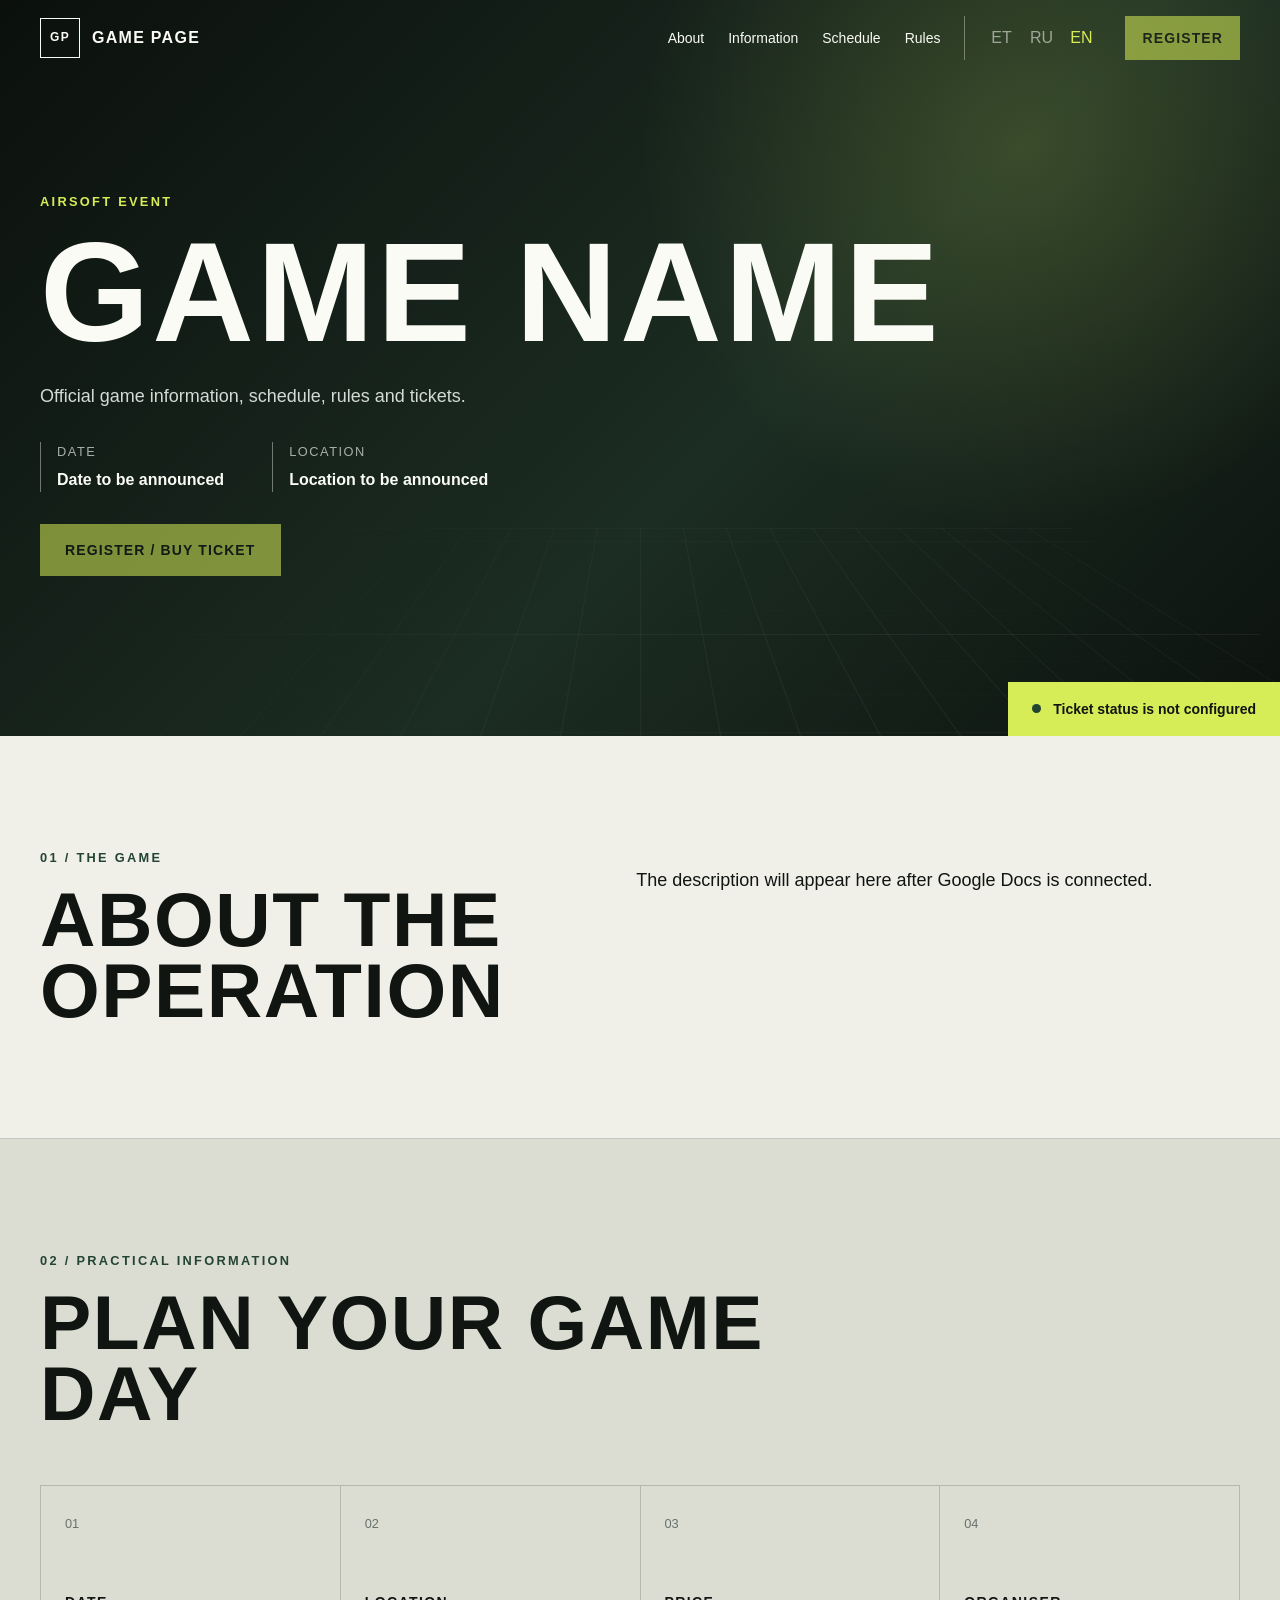
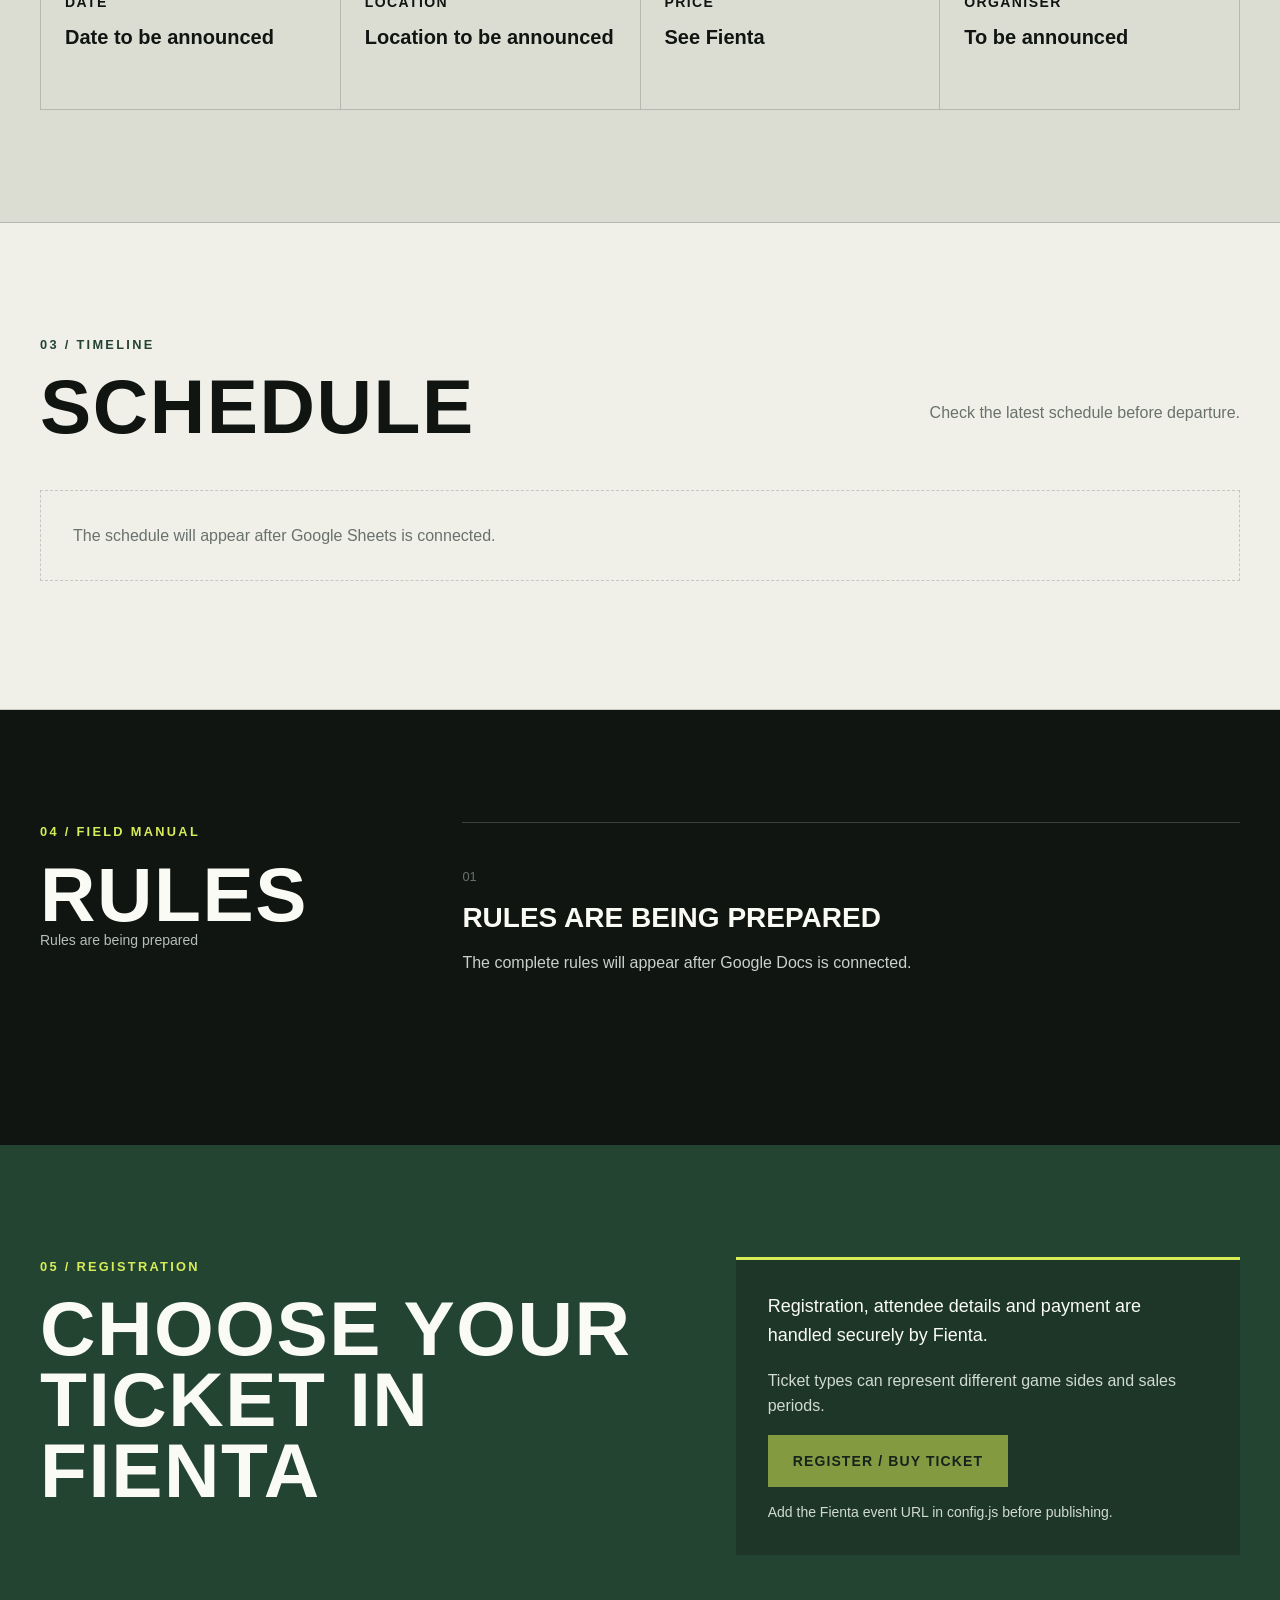
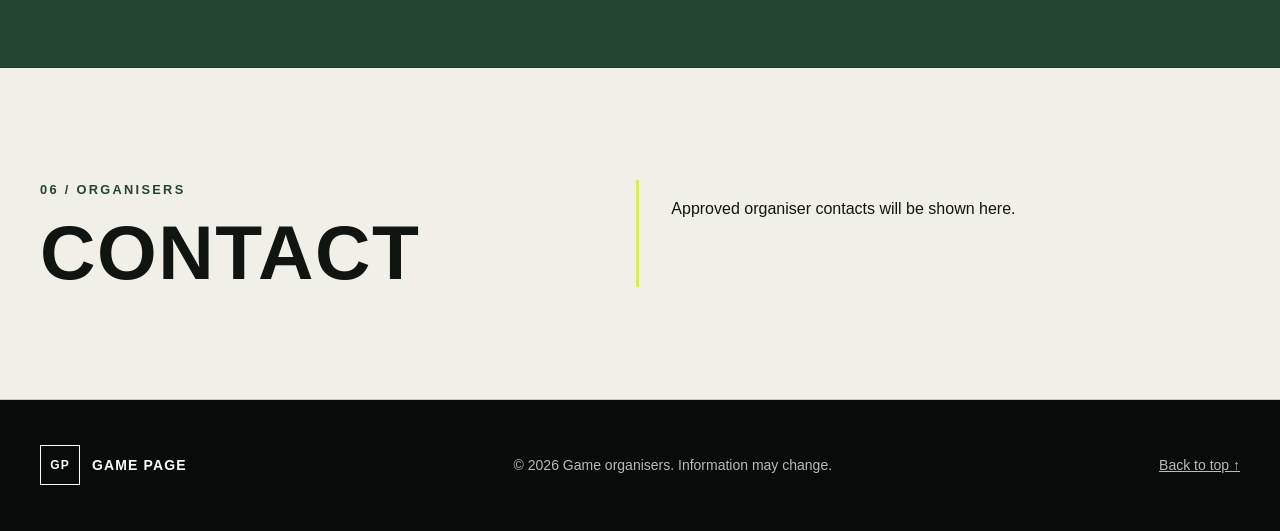
==== GamePage2/index.html @ 8aa591f7 "Add files via upload" ====
<!doctype html>
<html lang="et">
  <head>
    <meta charset="utf-8">
    <meta name="viewport" content="width=device-width, initial-scale=1">
    <meta name="description" content="Airsoft game information, rules, schedule and Fienta ticket registration.">
    <meta property="og:title" content="Game Page">
    <meta property="og:description" content="Official information and registration for the game.">
    <meta property="og:type" content="website">
    <title>Game Page</title>
    <link rel="stylesheet" href="assets/css/main.css">
    <script type="module" src="assets/js/app.js"></script>
  </head>
  <body>
    <a class="skip-link" href="#main">Skip to content</a>

    <header class="site-header" data-header>
      <a class="brand" href="#top" aria-label="Game Page home">
        <span class="brand-mark" aria-hidden="true">GP</span>
        <span data-i18n="brand">Game Page</span>
      </a>

      <button class="menu-toggle" type="button" aria-expanded="false" aria-controls="main-navigation" data-menu-toggle>
        <span aria-hidden="true"></span>
        <span aria-hidden="true"></span>
        <span aria-hidden="true"></span>
        <span class="sr-only" data-i18n="menu">Menu</span>
      </button>

      <nav id="main-navigation" class="navigation" aria-label="Main navigation" data-navigation>
        <a href="#about" data-i18n="navAbout">About</a>
        <a href="#information" data-i18n="navInformation">Information</a>
        <a href="#schedule" data-i18n="navSchedule">Schedule</a>
        <a href="#rules" data-i18n="navRules">Rules</a>
        <div class="language-switcher" aria-label="Language">
          <button type="button" data-language="et">ET</button>
          <button type="button" data-language="ru">RU</button>
          <button type="button" data-language="en">EN</button>
        </div>
        <a class="button button-small fienta-link" href="https://fienta.com/" data-fienta-link data-i18n="register">Register</a>
      </nav>
    </header>

    <main id="main">
      <section class="hero" id="top">
        <div class="hero-grid" aria-hidden="true"></div>
        <div class="shell hero-content">
          <p class="eyebrow" data-i18n="eventType">Airsoft event</p>
          <h1 data-game="name">GAME NAME</h1>
          <p class="hero-summary" data-i18n="heroSummary">Official game information, schedule, rules and tickets.</p>
          <dl class="hero-facts">
            <div>
              <dt data-i18n="dateLabel">Date</dt>
              <dd data-game="date">To be announced</dd>
            </div>
            <div>
              <dt data-i18n="locationLabel">Location</dt>
              <dd data-game="location">To be announced</dd>
            </div>
          </dl>
          <a class="button fienta-link" href="https://fienta.com/" data-fienta-link data-i18n="buyTicket">Register / buy ticket</a>
        </div>
        <div class="hero-status">
          <span class="status-dot" aria-hidden="true"></span>
          <span data-ticket-status data-i18n="ticketStatusUnknown">Ticket status is not configured</span>
        </div>
      </section>

      <section class="section" id="about">
        <div class="shell split-layout">
          <div>
            <p class="section-index">01 / <span data-i18n="aboutLabel">The game</span></p>
            <h2 data-i18n="aboutTitle">About the operation</h2>
          </div>
          <div class="prose" data-remote-content="description" aria-live="polite">
            <p data-i18n="descriptionFallback">The description will appear here after Google Docs is connected.</p>
          </div>
        </div>
      </section>

      <section class="section information-section" id="information">
        <div class="shell">
          <p class="section-index">02 / <span data-i18n="informationLabel">Practical information</span></p>
          <h2 data-i18n="informationTitle">Plan your game day</h2>
          <div class="information-grid">
            <article><span>01</span><h3 data-i18n="dateLabel">Date</h3><p data-game="date">To be announced</p></article>
            <article><span>02</span><h3 data-i18n="locationLabel">Location</h3><p data-game="location">To be announced</p></article>
            <article><span>03</span><h3 data-i18n="priceLabel">Price</h3><p data-game="price">See Fienta</p></article>
            <article><span>04</span><h3 data-i18n="organiserLabel">Organiser</h3><p data-game="organiser">To be announced</p></article>
          </div>
        </div>
      </section>

      <section class="section" id="schedule">
        <div class="shell">
          <div class="section-heading">
            <div><p class="section-index">03 / <span data-i18n="scheduleLabel">Timeline</span></p><h2 data-i18n="scheduleTitle">Schedule</h2></div>
            <p data-i18n="scheduleNote">Check the latest schedule before departure.</p>
          </div>
          <div class="schedule" data-schedule aria-live="polite"></div>
        </div>
      </section>

      <section class="section rules-section" id="rules">
        <div class="shell rules-layout">
          <aside>
            <p class="section-index">04 / <span data-i18n="rulesLabel">Field manual</span></p>
            <h2 data-i18n="rulesTitle">Rules</h2>
            <nav class="rules-toc" data-rules-toc aria-label="Rules contents"></nav>
          </aside>
          <div class="rules-content" data-remote-content="rules" aria-live="polite">
            <article id="rules-placeholder"><span>01</span><h3 data-i18n="rulesFallbackTitle">Rules are being prepared</h3><p data-i18n="rulesFallback">The complete rules will appear here after Google Docs is connected.</p></article>
          </div>
        </div>
      </section>

      <section class="section registration-section" id="registration">
        <div class="shell registration-layout">
          <div><p class="section-index">05 / <span data-i18n="registrationLabel">Registration</span></p><h2 data-i18n="registrationTitle">Choose your ticket in Fienta</h2></div>
          <div class="registration-card">
            <p data-i18n="registrationText">Registration, attendee details and payment are handled securely by Fienta.</p>
            <p class="registration-note" data-i18n="registrationNote">Ticket types can represent different game sides and sales periods.</p>
            <a class="button fienta-link" href="https://fienta.com/" data-fienta-link data-i18n="buyTicket">Register / buy ticket</a>
            <p class="configuration-warning" data-fienta-warning data-i18n="fientaNotConfigured">Add the real Fienta event URL in config.js before publishing.</p>
            <noscript><p>JavaScript is disabled. Open the event directly on Fienta after the organiser configures the event link.</p></noscript>
          </div>
        </div>
      </section>

      <section class="section" id="contacts">
        <div class="shell split-layout">
          <div><p class="section-index">06 / <span data-i18n="contactsLabel">Organisers</span></p><h2 data-i18n="contactsTitle">Contact</h2></div>
          <div class="contact-card"><p data-i18n="contactsFallback">Approved organiser contacts will be shown here.</p><a data-contact-email hidden></a></div>
        </div>
      </section>
    </main>

    <footer class="site-footer">
      <div class="shell footer-layout">
        <a class="brand" href="#top"><span class="brand-mark" aria-hidden="true">GP</span><span data-i18n="brand">Game Page</span></a>
        <p>© <span data-year></span> <span data-i18n="footerText">Game organisers. Information may change.</span></p>
        <a href="#top" data-i18n="backToTop">Back to top ↑</a>
      </div>
    </footer>
  </body>
</html>
---- GamePage2/assets/css/main.css ----
:root {
  --ink: #101512;
  --ink-soft: #1a211d;
  --paper: #f0f0e9;
  --paper-dark: #dbddd3;
  --forest: #244432;
  --signal: #d7ed57;
  --muted: #69716c;
  --white: #fafbf5;
  --line: rgba(16, 21, 18, 0.18);
  --content-width: 75rem;
}

* {
  box-sizing: border-box;
}

html {
  scroll-behavior: smooth;
}

body {
  margin: 0;
  background: var(--paper);
  color: var(--ink);
  font-family: Inter, Arial, Helvetica, sans-serif;
  font-size: 1rem;
  line-height: 1.6;
}

body.menu-open {
  overflow: hidden;
}

a {
  color: inherit;
}

button {
  font: inherit;
}

.shell {
  width: min(calc(100% - 2.5rem), var(--content-width));
  margin-inline: auto;
}

.sr-only {
  position: absolute;
  width: 1px;
  height: 1px;
  padding: 0;
  margin: -1px;
  overflow: hidden;
  clip: rect(0, 0, 0, 0);
  white-space: nowrap;
  border: 0;
}

.skip-link {
  position: fixed;
  top: 0.5rem;
  left: 0.5rem;
  z-index: 100;
  padding: 0.75rem 1rem;
  background: var(--signal);
  color: var(--ink);
  transform: translateY(-150%);
}

.skip-link:focus {
  transform: none;
}

:focus-visible {
  outline: 3px solid var(--signal);
  outline-offset: 3px;
}

.site-header {
  position: fixed;
  inset: 0 0 auto;
  z-index: 50;
  min-height: 4.75rem;
  display: flex;
  align-items: center;
  justify-content: space-between;
  padding-inline: max(1.25rem, calc((100vw - var(--content-width)) / 2));
  color: var(--white);
  transition: background 180ms ease;
}

.site-header.scrolled {
  background: rgba(16, 21, 18, 0.95);
  backdrop-filter: blur(0.75rem);
}

.brand {
  display: inline-flex;
  align-items: center;
  gap: 0.75rem;
  color: inherit;
  font-weight: 800;
  letter-spacing: 0.08em;
  text-decoration: none;
  text-transform: uppercase;
}

.brand-mark {
  width: 2.5rem;
  height: 2.5rem;
  display: grid;
  place-items: center;
  border: 1px solid currentColor;
  font-size: 0.75rem;
}

.navigation {
  display: flex;
  align-items: center;
  gap: 1.5rem;
}

.navigation > a:not(.button) {
  font-size: 0.875rem;
  text-decoration: none;
}

.language-switcher {
  display: flex;
  padding-left: 1rem;
  border-left: 1px solid rgba(255, 255, 255, 0.35);
}

.language-switcher button {
  min-width: 2.5rem;
  min-height: 2.75rem;
  border: 0;
  background: transparent;
  color: inherit;
  cursor: pointer;
  opacity: 0.55;
}

.language-switcher button.active {
  color: var(--signal);
  opacity: 1;
}

.menu-toggle {
  display: none;
  padding: 0.625rem;
  border: 0;
  background: transparent;
  color: var(--white);
}

.menu-toggle span:not(.sr-only) {
  width: 1.5rem;
  height: 2px;
  display: block;
  margin: 0.3rem 0;
  background: currentColor;
}

.button {
  min-height: 3.25rem;
  display: inline-flex;
  align-items: center;
  justify-content: center;
  padding: 0.75rem 1.5rem;
  border: 1px solid var(--signal);
  background: var(--signal);
  color: var(--ink);
  cursor: pointer;
  font-size: 0.875rem;
  font-weight: 800;
  letter-spacing: 0.08em;
  text-align: center;
  text-decoration: none;
  text-transform: uppercase;
}

.button:hover {
  background: #e4f67b;
}

.button-small {
  min-height: 2.75rem;
  padding: 0.5rem 1rem;
}

.button[aria-disabled="true"] {
  cursor: not-allowed;
  opacity: 0.55;
}

.hero {
  position: relative;
  min-height: 46rem;
  display: flex;
  align-items: center;
  overflow: hidden;
  background:
    radial-gradient(circle at 80% 20%, rgba(215, 237, 87, 0.16), transparent 24rem),
    linear-gradient(135deg, #0b100d 0%, #1c2d23 58%, #0c120e 100%);
  color: var(--white);
}

.hero-grid {
  position: absolute;
  inset: 0;
  background-image:
    linear-gradient(rgba(255, 255, 255, 0.055) 1px, transparent 1px),
    linear-gradient(90deg, rgba(255, 255, 255, 0.055) 1px, transparent 1px);
  background-size: 4rem 4rem;
  mask-image: linear-gradient(90deg, transparent 5%, black 70%);
  transform: perspective(45rem) rotateX(58deg) translateY(12rem) scale(1.25);
  transform-origin: center bottom;
}

.hero-content {
  position: relative;
  padding-block: 8rem 6rem;
}

.eyebrow,
.section-index {
  margin: 0 0 1rem;
  color: var(--forest);
  font-size: 0.8rem;
  font-weight: 800;
  letter-spacing: 0.18em;
  text-transform: uppercase;
}

.eyebrow {
  color: var(--signal);
}

h1,
h2 {
  margin: 0;
  font-family: Impact, "Arial Narrow", sans-serif;
  font-weight: 700;
  letter-spacing: 0.02em;
  line-height: 0.92;
  text-transform: uppercase;
}

h1 {
  max-width: 58rem;
  font-size: clamp(4rem, 11vw, 9rem);
}

h2 {
  max-width: 47rem;
  font-size: clamp(2.75rem, 6vw, 5rem);
}

.hero-summary {
  max-width: 36rem;
  margin-block: 1.5rem 2rem;
  color: #d4dbd6;
  font-size: 1.125rem;
}

.hero-facts {
  display: flex;
  gap: 3rem;
  margin-block: 2rem;
}

.hero-facts div {
  padding-left: 1rem;
  border-left: 1px solid rgba(255, 255, 255, 0.4);
}

.hero-facts dt {
  color: #a7b0aa;
  font-size: 0.8rem;
  letter-spacing: 0.12em;
  text-transform: uppercase;
}

.hero-facts dd {
  margin: 0.25rem 0 0;
  font-weight: 700;
}

.hero-status {
  position: absolute;
  right: 0;
  bottom: 0;
  display: flex;
  align-items: center;
  gap: 0.75rem;
  padding: 1rem 1.5rem;
  background: var(--signal);
  color: var(--ink);
  font-size: 0.875rem;
  font-weight: 700;
}

.status-dot {
  width: 0.55rem;
  height: 0.55rem;
  border-radius: 50%;
  background: var(--forest);
}

.section {
  padding-block: 7rem;
  border-bottom: 1px solid var(--line);
}

.split-layout {
  display: grid;
  grid-template-columns: minmax(0, 0.9fr) minmax(0, 1.1fr);
  gap: 8vw;
}

.prose {
  font-size: 1.125rem;
}

.information-section {
  background: var(--paper-dark);
}

.information-grid {
  display: grid;
  grid-template-columns: repeat(4, minmax(0, 1fr));
  margin-top: 3.5rem;
  border-top: 1px solid var(--line);
  border-left: 1px solid var(--line);
}

.information-grid article {
  min-height: 14rem;
  padding: 1.5rem;
  border-right: 1px solid var(--line);
  border-bottom: 1px solid var(--line);
}

.information-grid article > span,
.rules-content article > span {
  color: var(--muted);
  font-size: 0.8rem;
}

.information-grid h3 {
  margin: 3.5rem 0 0.5rem;
  font-size: 0.875rem;
  letter-spacing: 0.1em;
  text-transform: uppercase;
}

.information-grid p {
  margin: 0;
  font-size: 1.25rem;
  font-weight: 700;
}

.section-heading {
  display: flex;
  align-items: end;
  justify-content: space-between;
  gap: 2rem;
}

.section-heading > p {
  max-width: 20rem;
  color: var(--muted);
}

.schedule {
  margin-top: 3rem;
}

.schedule-row {
  display: grid;
  grid-template-columns: 10rem 9rem minmax(0, 1fr);
  align-items: center;
  padding-block: 1.5rem;
  border-top: 1px solid var(--line);
}

.schedule-row:last-child {
  border-bottom: 1px solid var(--line);
}

.schedule-date,
.schedule-time {
  font-weight: 800;
}

.schedule-title {
  font-size: 1.125rem;
}

.empty-state,
.error-state {
  padding: 2rem;
  border: 1px dashed var(--line);
  color: var(--muted);
}

.rules-section {
  background: var(--ink);
  color: var(--white);
}

.rules-section .section-index {
  color: var(--signal);
}

.rules-layout {
  display: grid;
  grid-template-columns: 20rem minmax(0, 1fr);
  gap: 8vw;
}

.rules-layout aside {
  position: sticky;
  top: 7rem;
  align-self: start;
}

.rules-toc {
  display: grid;
  gap: 0.625rem;
}

.rules-toc a {
  color: #b6beb8;
  font-size: 0.875rem;
  text-decoration: none;
}

.rules-content article,
.rules-content > section {
  padding-block: 2.5rem;
  border-top: 1px solid rgba(255, 255, 255, 0.18);
}

.rules-content h2,
.rules-content h3 {
  margin: 0.75rem 0;
  font-family: inherit;
  font-size: 1.75rem;
  line-height: 1.2;
  text-transform: uppercase;
}

.rules-content p,
.rules-content li {
  color: #cad0cb;
}

.registration-section {
  background: var(--forest);
  color: var(--white);
}

.registration-section .section-index {
  color: var(--signal);
}

.registration-layout {
  display: grid;
  grid-template-columns: minmax(0, 1fr) minmax(20rem, 0.85fr);
  gap: 8vw;
}

.registration-card {
  padding: 2rem;
  background: rgba(0, 0, 0, 0.2);
  border-top: 3px solid var(--signal);
}

.registration-card > :first-child {
  margin-top: 0;
  font-size: 1.125rem;
}

.registration-note,
.configuration-warning {
  color: #d1dad3;
}

.configuration-warning {
  margin-bottom: 0;
  font-size: 0.875rem;
}

.contact-card {
  padding-left: 2rem;
  border-left: 3px solid var(--signal);
}

.site-footer {
  padding-block: 2.5rem;
  background: #080b09;
  color: #b6bdb8;
}

.footer-layout {
  display: flex;
  align-items: center;
  justify-content: space-between;
  gap: 2rem;
}

.site-footer p,
.site-footer a {
  font-size: 0.875rem;
}

.site-footer .brand {
  color: var(--white);
}

@media (max-width: 56.25rem) {
  .site-header {
    min-height: 4.125rem;
  }

  .menu-toggle {
    display: block;
  }

  .navigation {
    position: fixed;
    inset: 4.125rem 0 0;
    display: none;
    flex-direction: column;
    align-items: stretch;
    padding: 2rem 1.5rem;
    background: var(--ink);
  }

  .navigation.open {
    display: flex;
  }

  .navigation > a:not(.button) {
    padding-block: 0.375rem;
    font-size: 1.25rem;
  }

  .language-switcher {
    padding: 0.75rem 0;
    border-left: 0;
  }

  .split-layout,
  .rules-layout,
  .registration-layout {
    grid-template-columns: 1fr;
  }

  .rules-layout aside {
    position: static;
  }

  .rules-toc {
    display: none;
  }

  .information-grid {
    grid-template-columns: repeat(2, minmax(0, 1fr));
  }

  .section {
    padding-block: 5rem;
  }
}

@media (max-width: 37.5rem) {
  .shell {
    width: min(calc(100% - 1.875rem), var(--content-width));
  }

  .hero {
    min-height: 44rem;
  }

  .hero-facts {
    flex-direction: column;
    gap: 1rem;
  }

  .hero-status {
    right: auto;
    left: 0;
    max-width: 100%;
  }

  .information-grid {
    grid-template-columns: 1fr;
  }

  .information-grid article {
    min-height: 10rem;
  }

  .schedule-row {
    grid-template-columns: 1fr 1fr;
    gap: 0.5rem;
  }

  .schedule-title {
    grid-column: 1 / -1;
  }

  .footer-layout {
    align-items: flex-start;
    flex-direction: column;
  }
}
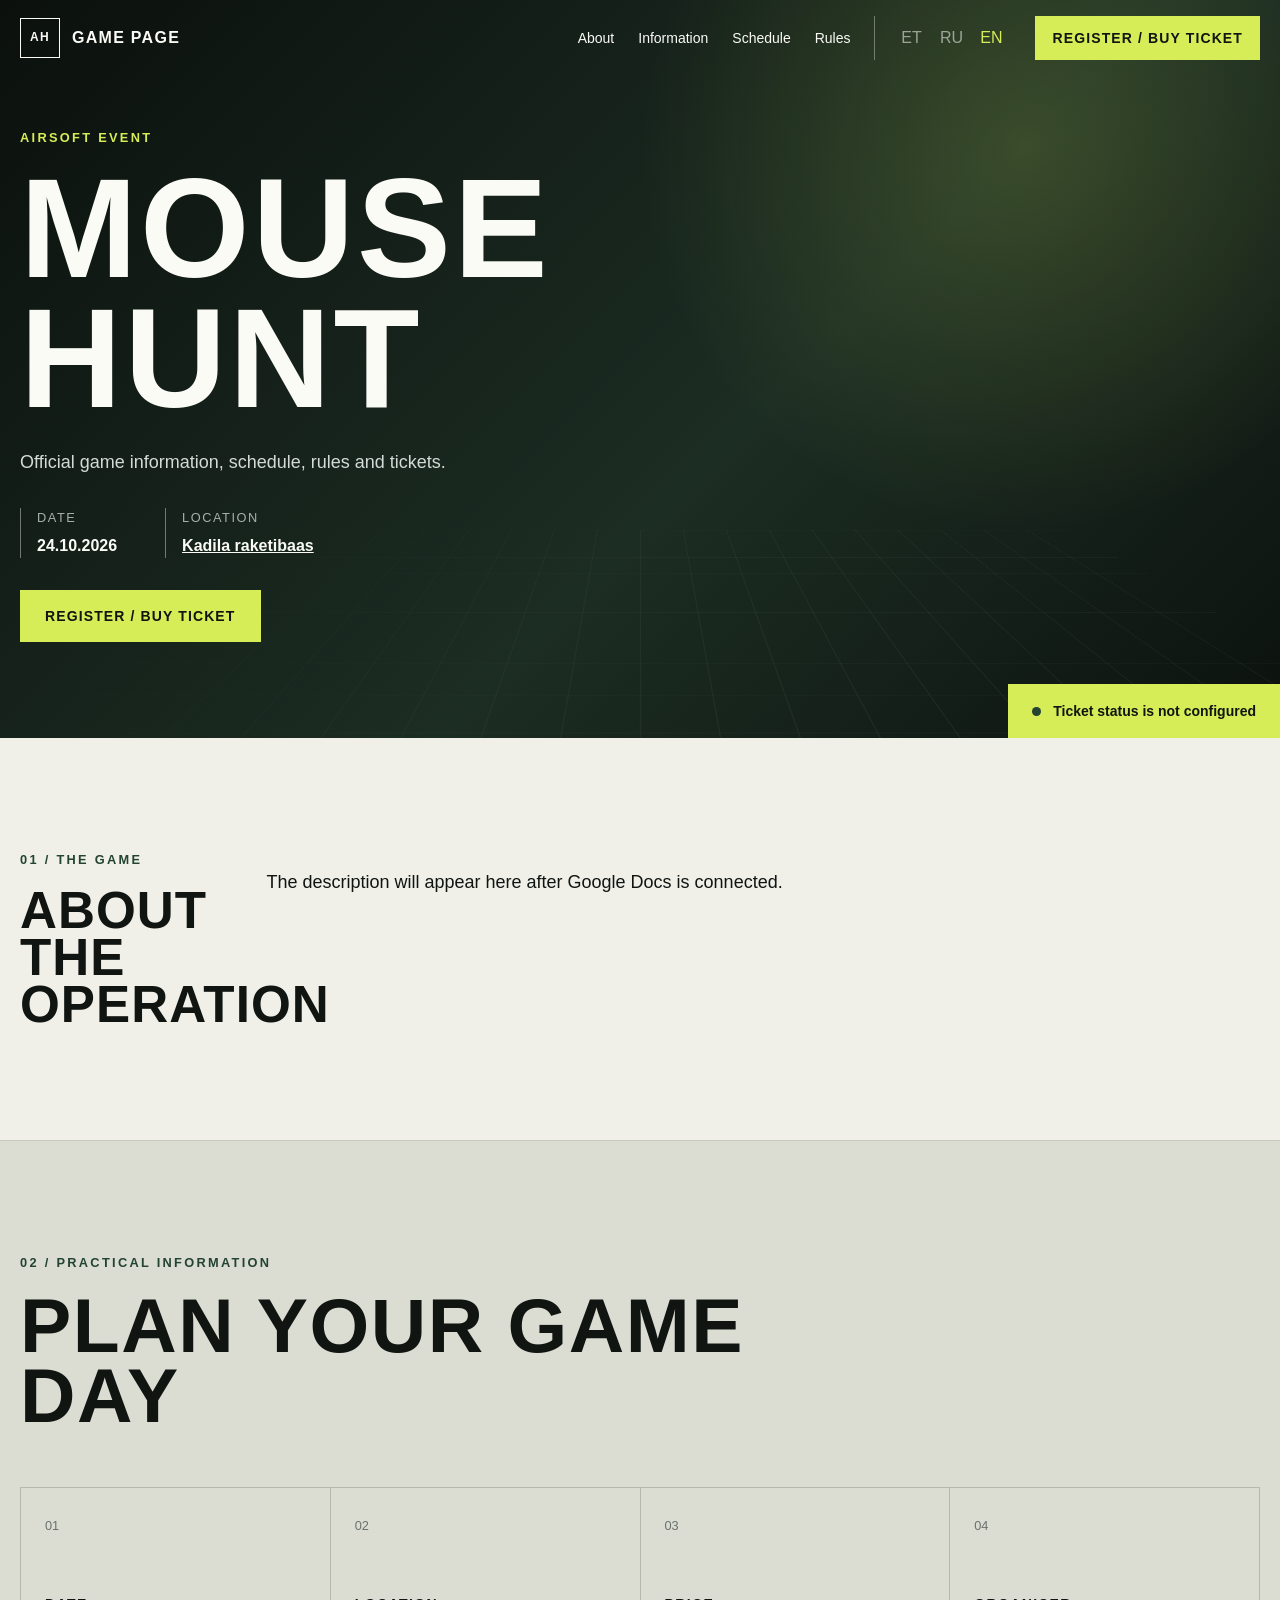
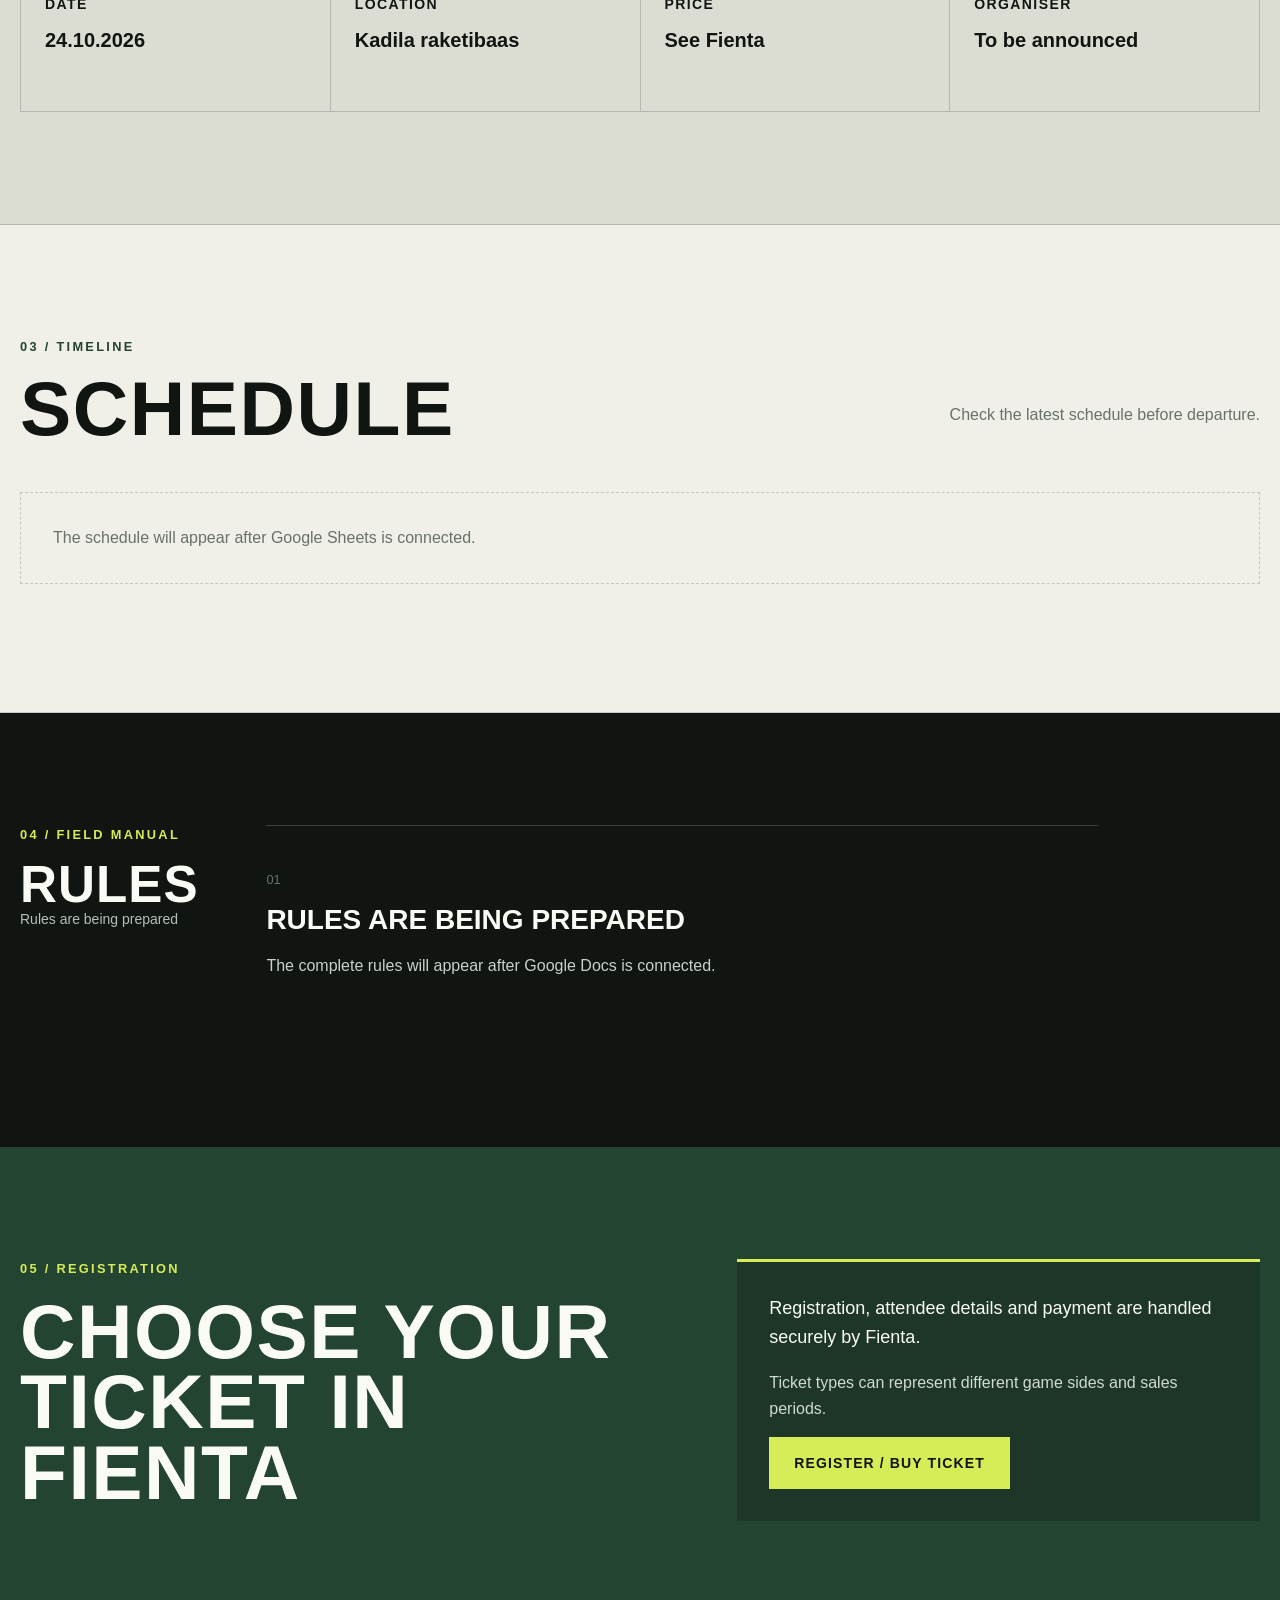
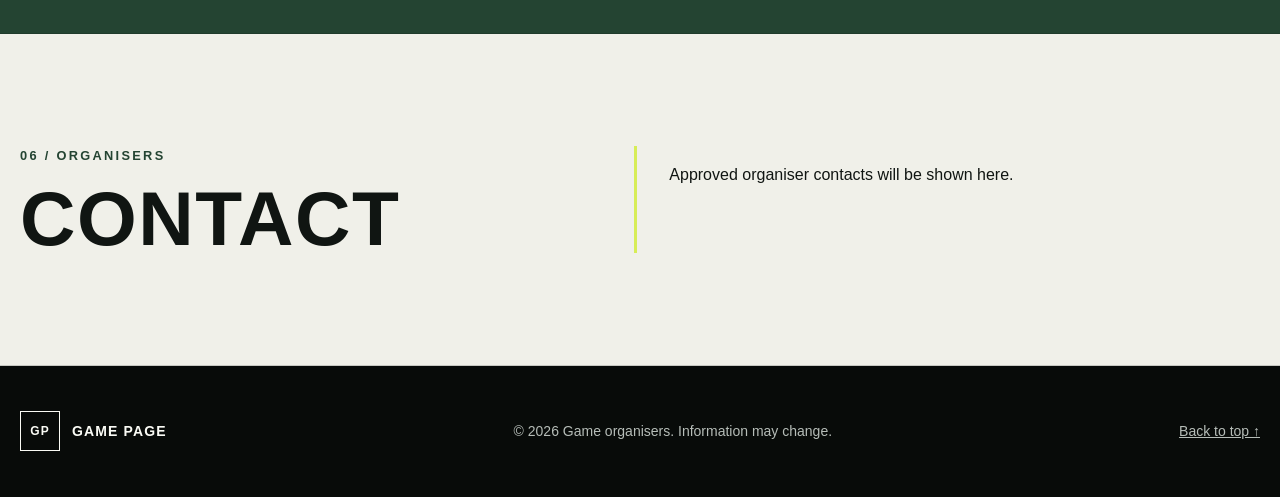
==== commit 5a46404b: "Add files via upload" ====
--- a/GamePage2/index.html
+++ b/GamePage2/index.html
@@ -4,20 +4,20 @@
     <meta charset="utf-8">
     <meta name="viewport" content="width=device-width, initial-scale=1">
     <meta name="description" content="Airsoft game information, rules, schedule and Fienta ticket registration.">
-    <meta property="og:title" content="Game Page">
+    <meta property="og:title" content="Mouse Hunt">
     <meta property="og:description" content="Official information and registration for the game.">
     <meta property="og:type" content="website">
-    <title>Game Page</title>
-    <link rel="stylesheet" href="assets/css/main.css">
-    <script type="module" src="assets/js/app.js"></script>
+    <title>Mouse Hunt - Airsoft Game</title>
+    <link rel="stylesheet" href="assets/css/main.css?v=0.2.3">
+    <script type="module" src="assets/js/app.js?v=0.2.3"></script>
   </head>
   <body>
     <a class="skip-link" href="#main">Skip to content</a>
 
     <header class="site-header" data-header>
       <a class="brand" href="#top" aria-label="Game Page home">
-        <span class="brand-mark" aria-hidden="true">GP</span>
-        <span data-i18n="brand">Game Page</span>
+        <span class="brand-mark" aria-hidden="true">AH</span>
+        <span data-i18n="brand">Mouse Hunt</span>
       </a>
 
       <button class="menu-toggle" type="button" aria-expanded="false" aria-controls="main-navigation" data-menu-toggle>
@@ -37,7 +37,7 @@
           <button type="button" data-language="ru">RU</button>
           <button type="button" data-language="en">EN</button>
         </div>
-        <a class="button button-small fienta-link" href="https://fienta.com/" data-fienta-link data-i18n="register">Register</a>
+        <a class="button button-small fienta-link" href="https://fienta.com/" data-fienta-link data-i18n="buyTicket">Register / Buy Ticket</a>
       </nav>
     </header>
 
@@ -55,7 +55,15 @@
             </div>
             <div>
               <dt data-i18n="locationLabel">Location</dt>
-              <dd data-game="location">To be announced</dd>
+              <dd>
+                <a 
+                  data-game="location"
+                  href="https://maps.app.goo.gl/6uLXVncmYRrDBbps5"
+                  target="_blank"
+                  rel="noopener noreferrer">
+                    To be announced
+                  </a>
+                  </dd>
             </div>
           </dl>
           <a class="button fienta-link" href="https://fienta.com/" data-fienta-link data-i18n="buyTicket">Register / buy ticket</a>
@@ -67,7 +75,7 @@
       </section>
 
       <section class="section" id="about">
-        <div class="shell split-layout">
+        <div class="shell split-layout about-layout">
           <div>
             <p class="section-index">01 / <span data-i18n="aboutLabel">The game</span></p>
             <h2 data-i18n="aboutTitle">About the operation</h2>
--- a/GamePage2/assets/css/main.css
+++ b/GamePage2/assets/css/main.css
@@ -8,7 +8,7 @@
   --muted: #69716c;
   --white: #fafbf5;
   --line: rgba(16, 21, 18, 0.18);
-  --content-width: 75rem;
+  --content-width: 90rem;
 }
 
 * {
@@ -320,7 +320,24 @@
   gap: 8vw;
 }
 
+.about-layout {
+  grid-template-columns: minmax(10rem, 13rem) minmax(0, 1fr);
+  gap: clamp(1.5rem, 3vw, 2.5rem);
+}
+
+.about-layout > * {
+  min-width: 0;
+}
+
+.about-layout h2 {
+  max-width: 100%;
+  font-size: clamp(2.75rem, 4vw, 3.25rem);
+}
+
 .prose {
+  width: 100%;
+  max-width: 52rem;
+  overflow-wrap: anywhere;
   font-size: 1.125rem;
 }
 
@@ -417,14 +434,24 @@
 
 .rules-layout {
   display: grid;
-  grid-template-columns: 20rem minmax(0, 1fr);
-  gap: 8vw;
+  grid-template-columns: minmax(10rem, 13rem) minmax(0, 1fr);
+  gap: clamp(1.5rem, 3vw, 2.5rem);
+}
+
+.rules-layout > * {
+  min-width: 0;
 }
 
 .rules-layout aside {
   position: sticky;
   top: 7rem;
+  min-width: 0;
   align-self: start;
+}
+
+.rules-layout aside h2 {
+  max-width: 100%;
+  font-size: clamp(2.75rem, 4vw, 3.25rem);
 }
 
 .rules-toc {
@@ -436,6 +463,20 @@
   color: #b6beb8;
   font-size: 0.875rem;
   text-decoration: none;
+  overflow-wrap: anywhere;
+}
+
+.rules-content {
+  width: 100%;
+  min-width: 0;
+  max-width: 52rem;
+  overflow-wrap: anywhere;
+}
+
+.rules-content a {
+  max-width: 100%;
+  overflow-wrap: anywhere;
+  word-break: break-word;
 }
 
 .rules-content article,
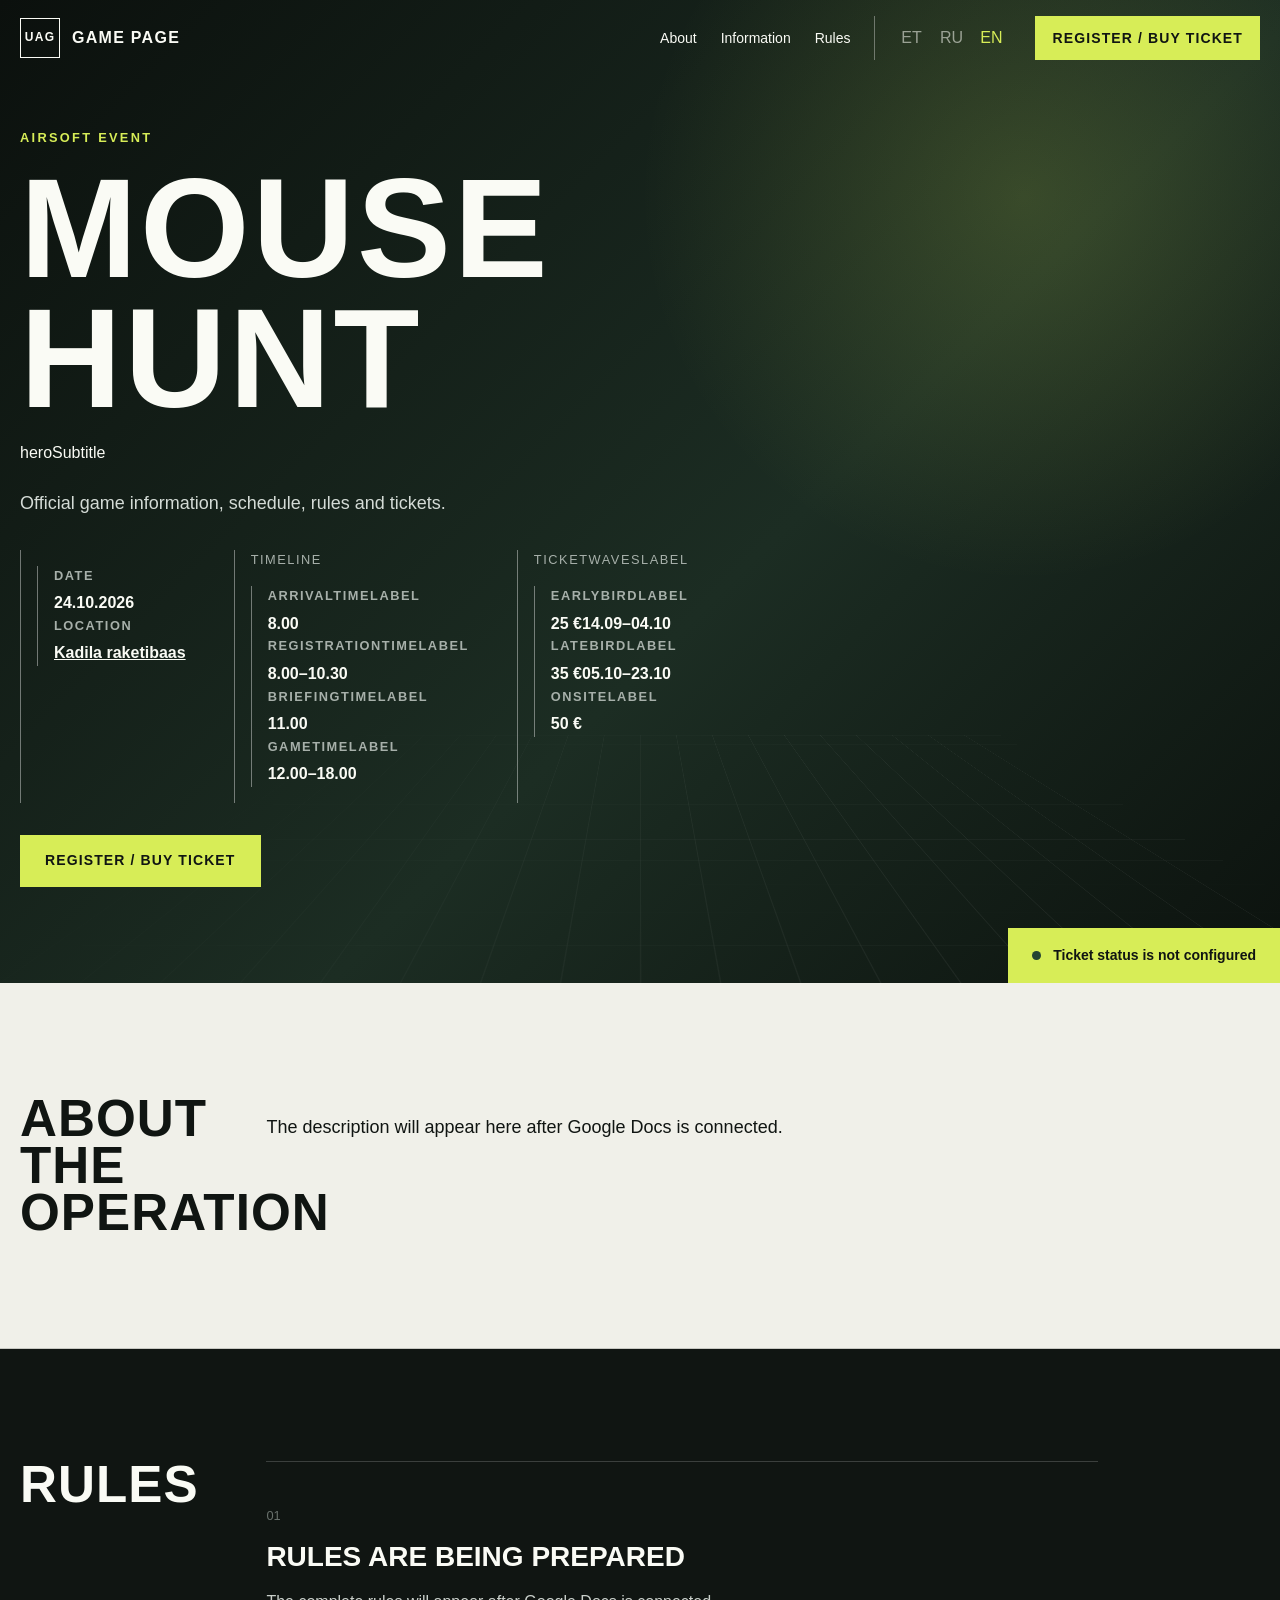
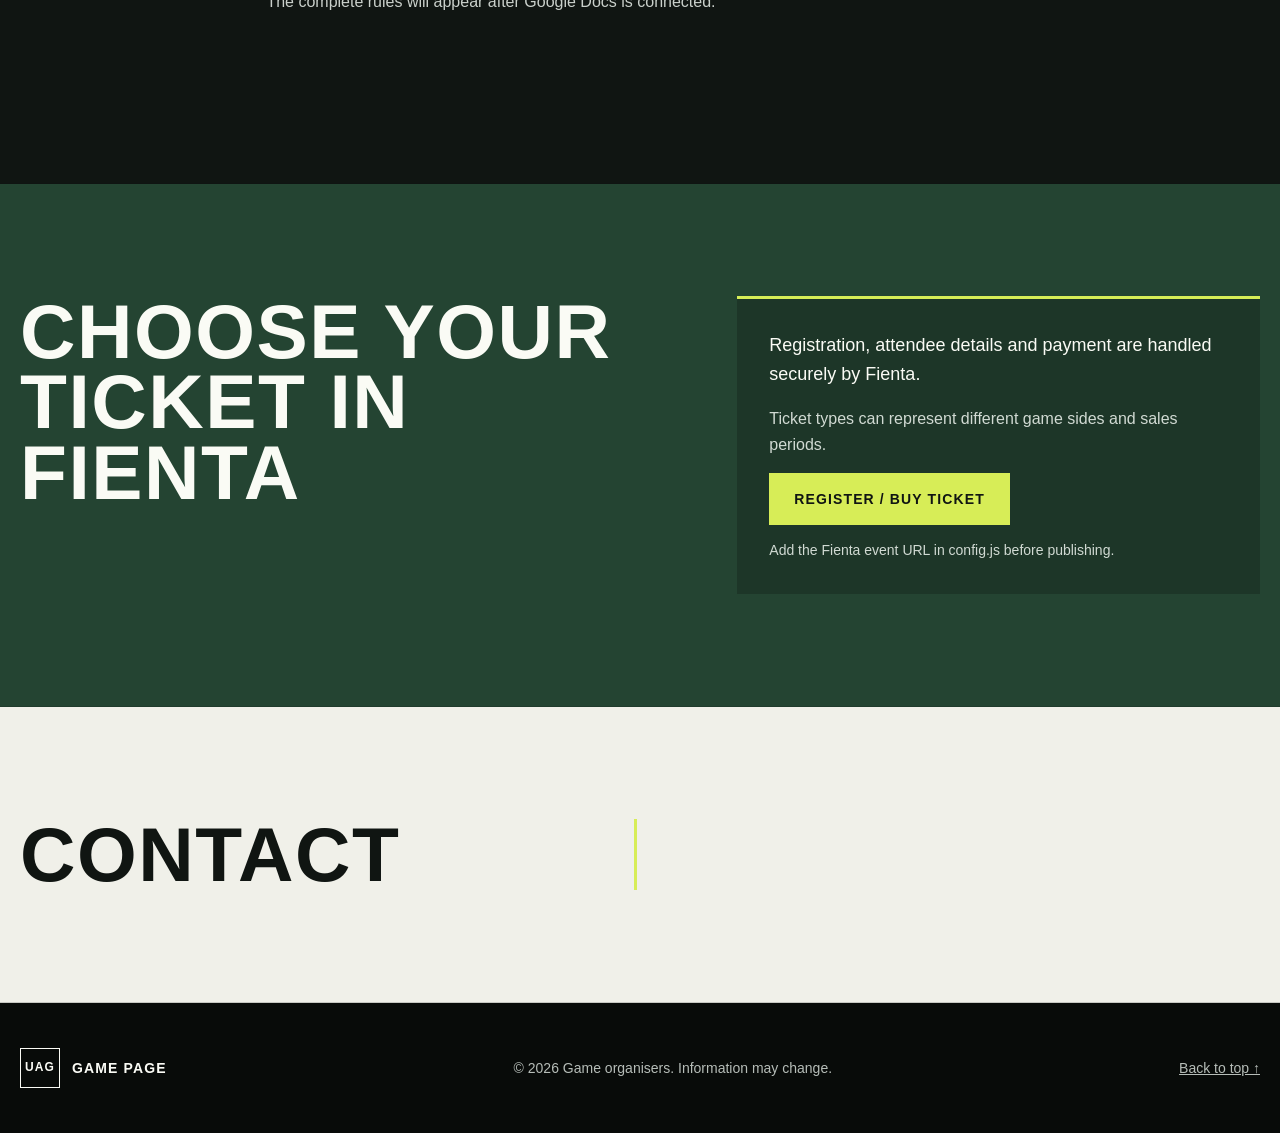
==== commit b56f7e16: "Add files via upload" ====
--- a/GamePage2/index.html
+++ b/GamePage2/index.html
@@ -1,154 +1,170 @@
-<!doctype html>
-<html lang="et">
-  <head>
-    <meta charset="utf-8">
-    <meta name="viewport" content="width=device-width, initial-scale=1">
-    <meta name="description" content="Airsoft game information, rules, schedule and Fienta ticket registration.">
-    <meta property="og:title" content="Mouse Hunt">
-    <meta property="og:description" content="Official information and registration for the game.">
-    <meta property="og:type" content="website">
-    <title>Mouse Hunt - Airsoft Game</title>
-    <link rel="stylesheet" href="assets/css/main.css?v=0.2.3">
-    <script type="module" src="assets/js/app.js?v=0.2.3"></script>
-  </head>
-  <body>
-    <a class="skip-link" href="#main">Skip to content</a>
-
-    <header class="site-header" data-header>
-      <a class="brand" href="#top" aria-label="Game Page home">
-        <span class="brand-mark" aria-hidden="true">AH</span>
-        <span data-i18n="brand">Mouse Hunt</span>
-      </a>
-
-      <button class="menu-toggle" type="button" aria-expanded="false" aria-controls="main-navigation" data-menu-toggle>
-        <span aria-hidden="true"></span>
-        <span aria-hidden="true"></span>
-        <span aria-hidden="true"></span>
-        <span class="sr-only" data-i18n="menu">Menu</span>
-      </button>
-
-      <nav id="main-navigation" class="navigation" aria-label="Main navigation" data-navigation>
-        <a href="#about" data-i18n="navAbout">About</a>
-        <a href="#information" data-i18n="navInformation">Information</a>
-        <a href="#schedule" data-i18n="navSchedule">Schedule</a>
-        <a href="#rules" data-i18n="navRules">Rules</a>
-        <div class="language-switcher" aria-label="Language">
-          <button type="button" data-language="et">ET</button>
-          <button type="button" data-language="ru">RU</button>
-          <button type="button" data-language="en">EN</button>
-        </div>
-        <a class="button button-small fienta-link" href="https://fienta.com/" data-fienta-link data-i18n="buyTicket">Register / Buy Ticket</a>
-      </nav>
-    </header>
-
-    <main id="main">
-      <section class="hero" id="top">
-        <div class="hero-grid" aria-hidden="true"></div>
-        <div class="shell hero-content">
+<!doctype html>
+<html lang="et">
+  <head>
+    <meta charset="utf-8">
+    <meta name="viewport" content="width=device-width, initial-scale=1">
+    <meta name="description" content="Airsoft game information, rules, schedule and Fienta ticket registration.">
+    <meta property="og:title" content="Undertale">
+    <meta property="og:description" content="Official information and registration for the game.">
+    <meta property="og:type" content="website">
+    <title>Undertale - Airsoft Game</title>
+    <link rel="stylesheet" href="assets/css/main.css?v=0.2.9">
+    <script type="module" src="assets/js/app.js?v=0.2.7"></script>
+  </head>
+  <body>
+    <a class="skip-link" href="#main">Skip to content</a>
+
+    <header class="site-header" data-header>
+      <a class="brand" href="#top" aria-label="Undertail Airsoft Game home">
+        <span class="brand-mark" aria-hidden="true">UAG</span>
+        <span data-i18n="brand">Undertail Airsoft Game</span>
+      </a>
+
+      <button class="menu-toggle" type="button" aria-expanded="false" aria-controls="main-navigation" data-menu-toggle>
+        <span aria-hidden="true"></span>
+        <span aria-hidden="true"></span>
+        <span aria-hidden="true"></span>
+        <span class="sr-only" data-i18n="menu">Menu</span>
+      </button>
+
+      <nav id="main-navigation" class="navigation" aria-label="Main navigation" data-navigation>
+        <a href="#about" data-i18n="navAbout">About</a>
+        <a href="#information" data-i18n="navInformation">Information</a>
+        <a href="#rules" data-i18n="navRules">Rules</a>
+        <div class="language-switcher" aria-label="Language">
+          <button type="button" data-language="et">ET</button>
+          <button type="button" data-language="ru">RU</button>
+          <button type="button" data-language="en">EN</button>
+        </div>
+        <a class="button button-small fienta-link" href="https://fienta.com/et/undertail" target="_blank" rel="noopener noreferrer" data-fienta-link data-i18n="buyTicket">Register / Buy Ticket</a>
+      </nav>
+    </header>
+
+    <main id="main">
+      <section class="hero" id="top">
+        <div class="hero-grid" aria-hidden="true"></div>
+        <div class="shell hero-content">
           <p class="eyebrow" data-i18n="eventType">Airsoft event</p>
           <h1 data-game="name">GAME NAME</h1>
+          <p class="hero-subtitle" data-i18n="heroSubtitle" data-i18n-hide-empty>SABAHÄNNA</p>
           <p class="hero-summary" data-i18n="heroSummary">Official game information, schedule, rules and tickets.</p>
-          <dl class="hero-facts">
-            <div>
-              <dt data-i18n="dateLabel">Date</dt>
-              <dd data-game="date">To be announced</dd>
-            </div>
-            <div>
-              <dt data-i18n="locationLabel">Location</dt>
+          <dl class="hero-facts" id="information">
+            <div class="hero-fact-column hero-event-details">
+              <dt class="sr-only" data-i18n="informationLabel">Information</dt>
               <dd>
-                <a 
-                  data-game="location"
-                  href="https://maps.app.goo.gl/6uLXVncmYRrDBbps5"
-                  target="_blank"
-                  rel="noopener noreferrer">
-                    To be announced
-                  </a>
-                  </dd>
-            </div>
-          </dl>
-          <a class="button fienta-link" href="https://fienta.com/" data-fienta-link data-i18n="buyTicket">Register / buy ticket</a>
-        </div>
-        <div class="hero-status">
-          <span class="status-dot" aria-hidden="true"></span>
-          <span data-ticket-status data-i18n="ticketStatusUnknown">Ticket status is not configured</span>
-        </div>
-      </section>
-
-      <section class="section" id="about">
-        <div class="shell split-layout about-layout">
+                <dl class="hero-fact-list">
+                  <div>
+                    <dt data-i18n="dateLabel">Date</dt>
+                    <dd data-game="date">To be announced</dd>
+                  </div>
+                  <div>
+                    <dt data-i18n="locationLabel">Location</dt>
+                    <dd><a data-game="location" data-map-link href="https://maps.app.goo.gl/6uLXVncmYRrDBbps5" target="_blank" rel="noopener noreferrer">Kadila raketibaas</a></dd>
+                  </div>
+                </dl>
+              </dd>
+            </div>
+            <div class="hero-fact-column">
+              <dt data-i18n="scheduleLabel">Schedule</dt>
+              <dd>
+                <dl class="hero-fact-list schedule-list">
+                  <div>
+                    <dt data-i18n="arrivalTimeLabel">Arrival</dt>
+                    <dd data-game-time="arrival">8.00</dd>
+                  </div>
+                  <div>
+                    <dt data-i18n="registrationTimeLabel">Registration</dt>
+                    <dd data-game-time="registration">8.00–10.30</dd>
+                  </div>
+                  <div>
+                    <dt data-i18n="briefingTimeLabel">Briefing</dt>
+                    <dd data-game-time="briefing">11.00</dd>
+                  </div>
+                  <div>
+                    <dt data-i18n="gameTimeLabel">Game</dt>
+                    <dd data-game-time="game">12.00–18.00</dd>
+                  </div>
+                </dl>
+              </dd>
+            </div>
+            <div class="hero-fact-column">
+              <dt data-i18n="ticketWavesLabel">Tickets</dt>
+              <dd>
+                <dl class="hero-fact-list ticket-wave-list">
+                  <div data-ticket-wave="earlyBird">
+                    <dt data-i18n="earlyBirdLabel">Early Bird</dt>
+                    <dd><strong data-ticket-wave-price>25 €</strong><span data-ticket-wave-dates>14.09–04.10</span></dd>
+                  </div>
+                  <div data-ticket-wave="lateBird">
+                    <dt data-i18n="lateBirdLabel">Late Bird</dt>
+                    <dd><strong data-ticket-wave-price>35 €</strong><span data-ticket-wave-dates>05.10–23.10</span></dd>
+                  </div>
+                  <div data-ticket-wave="onSite">
+                    <dt data-i18n="onSiteLabel">On site</dt>
+                    <dd><strong data-ticket-wave-price>50 €</strong><span data-ticket-wave-dates></span></dd>
+                  </div>
+                </dl>
+              </dd>
+            </div>
+          </dl>
+          <a class="button fienta-link" href="https://fienta.com/et/undertail" target="_blank" rel="noopener noreferrer" data-fienta-link data-i18n="buyTicket">Register / buy ticket</a>
+        </div>
+        <div class="hero-status">
+          <span class="status-dot" aria-hidden="true"></span>
+          <span data-ticket-status data-i18n="ticketStatusUnknown">Ticket status is not configured</span>
+        </div>
+      </section>
+
+      <section class="section" id="about">
+        <div class="shell split-layout about-layout">
           <div>
-            <p class="section-index">01 / <span data-i18n="aboutLabel">The game</span></p>
             <h2 data-i18n="aboutTitle">About the operation</h2>
-          </div>
-          <div class="prose" data-remote-content="description" aria-live="polite">
-            <p data-i18n="descriptionFallback">The description will appear here after Google Docs is connected.</p>
-          </div>
-        </div>
-      </section>
-
-      <section class="section information-section" id="information">
-        <div class="shell">
-          <p class="section-index">02 / <span data-i18n="informationLabel">Practical information</span></p>
-          <h2 data-i18n="informationTitle">Plan your game day</h2>
-          <div class="information-grid">
-            <article><span>01</span><h3 data-i18n="dateLabel">Date</h3><p data-game="date">To be announced</p></article>
-            <article><span>02</span><h3 data-i18n="locationLabel">Location</h3><p data-game="location">To be announced</p></article>
-            <article><span>03</span><h3 data-i18n="priceLabel">Price</h3><p data-game="price">See Fienta</p></article>
-            <article><span>04</span><h3 data-i18n="organiserLabel">Organiser</h3><p data-game="organiser">To be announced</p></article>
-          </div>
-        </div>
-      </section>
-
-      <section class="section" id="schedule">
-        <div class="shell">
-          <div class="section-heading">
-            <div><p class="section-index">03 / <span data-i18n="scheduleLabel">Timeline</span></p><h2 data-i18n="scheduleTitle">Schedule</h2></div>
-            <p data-i18n="scheduleNote">Check the latest schedule before departure.</p>
-          </div>
-          <div class="schedule" data-schedule aria-live="polite"></div>
-        </div>
-      </section>
-
-      <section class="section rules-section" id="rules">
-        <div class="shell rules-layout">
+          </div>
+          <div class="prose" data-remote-content="description" aria-live="polite">
+            <p data-i18n="descriptionFallback">The description will appear here after Google Docs is connected.</p>
+          </div>
+        </div>
+      </section>
+
+      <section class="section rules-section" id="rules">
+        <div class="shell rules-layout">
           <aside>
-            <p class="section-index">04 / <span data-i18n="rulesLabel">Field manual</span></p>
             <h2 data-i18n="rulesTitle">Rules</h2>
-            <nav class="rules-toc" data-rules-toc aria-label="Rules contents"></nav>
-          </aside>
-          <div class="rules-content" data-remote-content="rules" aria-live="polite">
-            <article id="rules-placeholder"><span>01</span><h3 data-i18n="rulesFallbackTitle">Rules are being prepared</h3><p data-i18n="rulesFallback">The complete rules will appear here after Google Docs is connected.</p></article>
-          </div>
-        </div>
-      </section>
-
-      <section class="section registration-section" id="registration">
-        <div class="shell registration-layout">
-          <div><p class="section-index">05 / <span data-i18n="registrationLabel">Registration</span></p><h2 data-i18n="registrationTitle">Choose your ticket in Fienta</h2></div>
-          <div class="registration-card">
-            <p data-i18n="registrationText">Registration, attendee details and payment are handled securely by Fienta.</p>
-            <p class="registration-note" data-i18n="registrationNote">Ticket types can represent different game sides and sales periods.</p>
-            <a class="button fienta-link" href="https://fienta.com/" data-fienta-link data-i18n="buyTicket">Register / buy ticket</a>
-            <p class="configuration-warning" data-fienta-warning data-i18n="fientaNotConfigured">Add the real Fienta event URL in config.js before publishing.</p>
-            <noscript><p>JavaScript is disabled. Open the event directly on Fienta after the organiser configures the event link.</p></noscript>
-          </div>
-        </div>
-      </section>
-
-      <section class="section" id="contacts">
-        <div class="shell split-layout">
-          <div><p class="section-index">06 / <span data-i18n="contactsLabel">Organisers</span></p><h2 data-i18n="contactsTitle">Contact</h2></div>
-          <div class="contact-card"><p data-i18n="contactsFallback">Approved organiser contacts will be shown here.</p><a data-contact-email hidden></a></div>
-        </div>
-      </section>
-    </main>
-
-    <footer class="site-footer">
-      <div class="shell footer-layout">
-        <a class="brand" href="#top"><span class="brand-mark" aria-hidden="true">GP</span><span data-i18n="brand">Game Page</span></a>
-        <p>© <span data-year></span> <span data-i18n="footerText">Game organisers. Information may change.</span></p>
-        <a href="#top" data-i18n="backToTop">Back to top ↑</a>
-      </div>
-    </footer>
-  </body>
-</html>
+            <nav class="rules-toc" data-rules-toc aria-label="Rules contents"></nav>
+          </aside>
+          <div class="rules-content" data-remote-content="rules" aria-live="polite">
+            <article id="rules-placeholder"><span>01</span><h3 data-i18n="rulesFallbackTitle">Rules are being prepared</h3><p data-i18n="rulesFallback">The complete rules will appear here after Google Docs is connected.</p></article>
+          </div>
+        </div>
+      </section>
+
+      <section class="section registration-section" id="registration">
+        <div class="shell registration-layout">
+          <div><h2 data-i18n="registrationTitle">Choose your ticket in Fienta</h2></div>
+          <div class="registration-card">
+            <p data-i18n="registrationText">Registration, attendee details and payment are handled securely by Fienta.</p>
+            <p class="registration-note" data-i18n="registrationNote">Ticket types can represent different game sides and sales periods.</p>
+            <a class="button fienta-link" href="https://fienta.com/et/undertail" target="_blank" rel="noopener noreferrer" data-fienta-link data-i18n="buyTicket">Register / buy ticket</a>
+            <p class="configuration-warning" data-fienta-warning data-i18n="fientaNotConfigured">Add the real Fienta event URL in config.js before publishing.</p>
+            <noscript><p>JavaScript is disabled. Open the event directly on Fienta after the organiser configures the event link.</p></noscript>
+          </div>
+        </div>
+      </section>
+
+      <section class="section" id="contacts">
+        <div class="shell split-layout">
+          <div><h2 data-i18n="contactsTitle">Contact</h2></div>
+          <div class="contact-card"><a data-contact-email hidden></a></div>
+        </div>
+      </section>
+    </main>
+
+    <footer class="site-footer">
+      <div class="shell footer-layout">
+        <a class="brand" href="#top"><span class="brand-mark" aria-hidden="true">UAG</span><span data-i18n="brand">Undertail Airsoft Game</span></a>
+        <p>© <span data-year></span> <span data-i18n="footerText">Game organisers. Information may change.</span></p>
+        <a href="#top" data-i18n="backToTop">Back to top ↑</a>
+      </div>
+    </footer>
+  </body>
+</html>
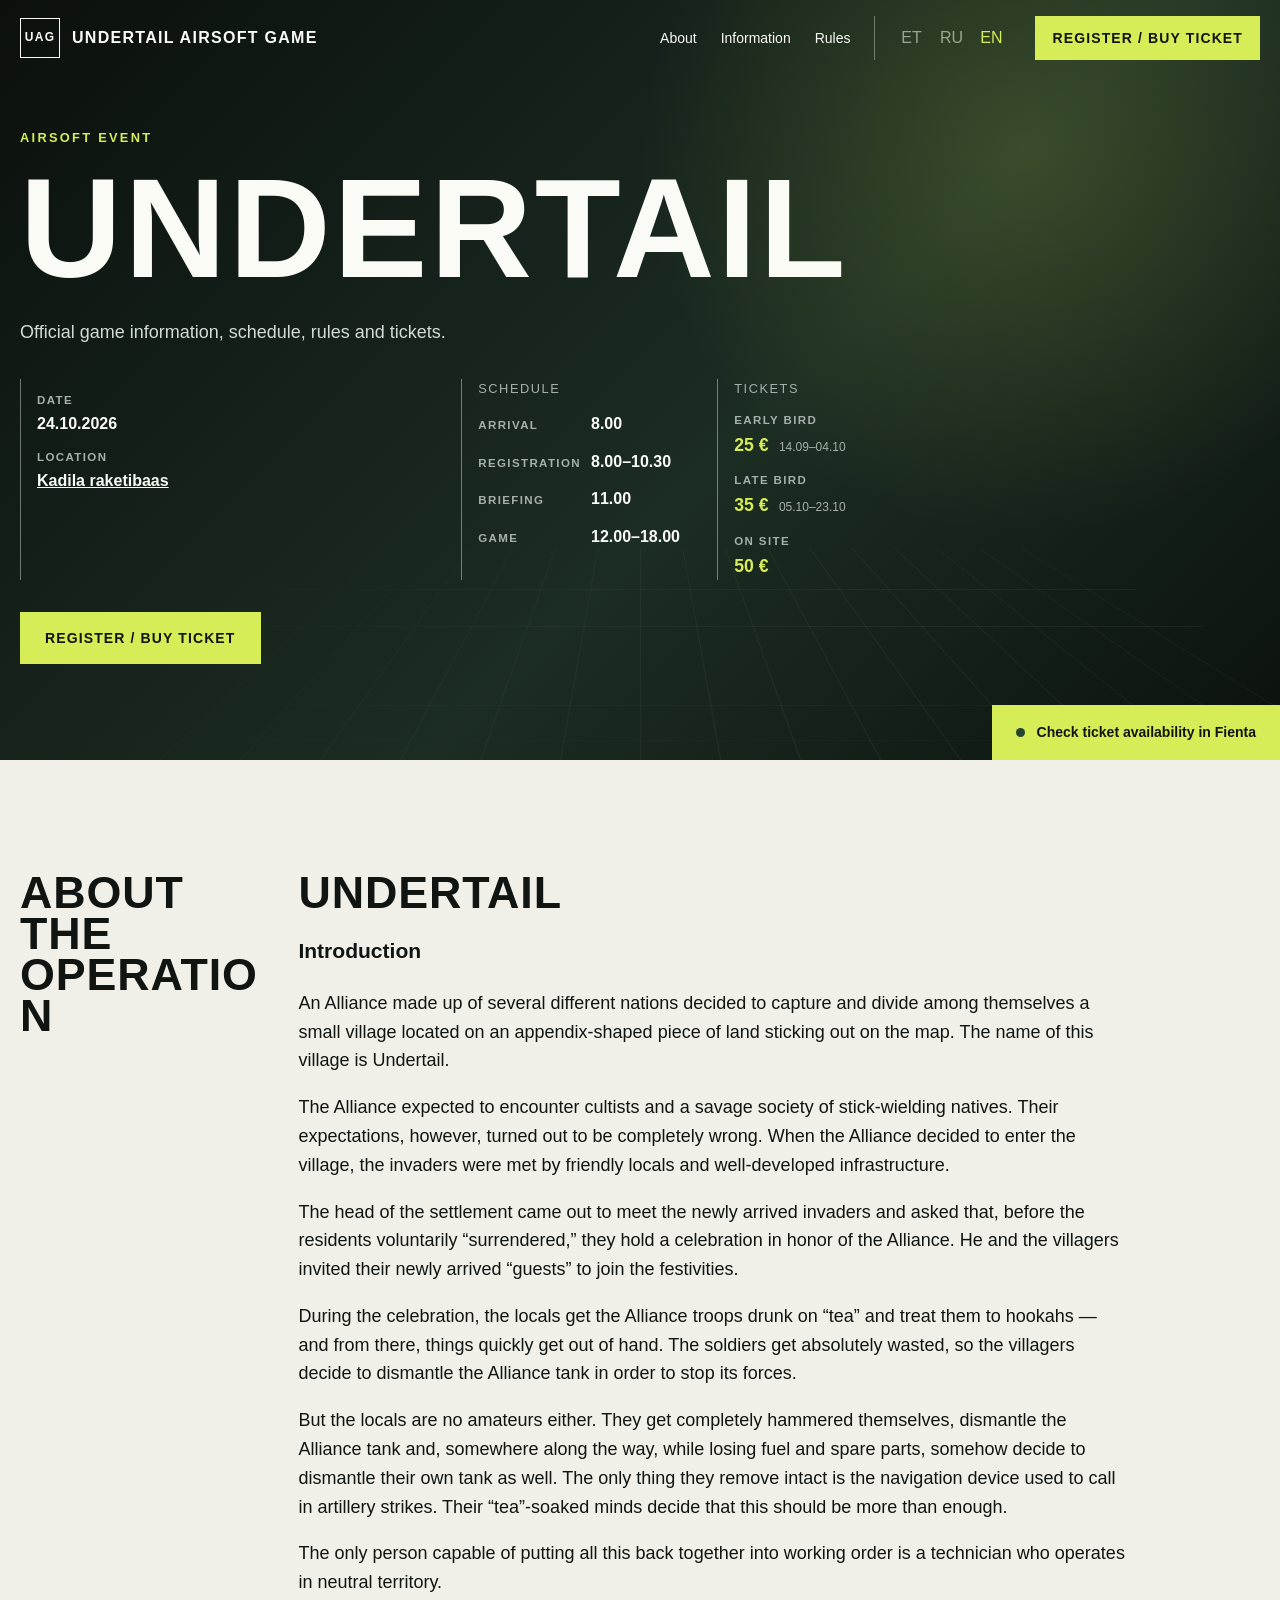
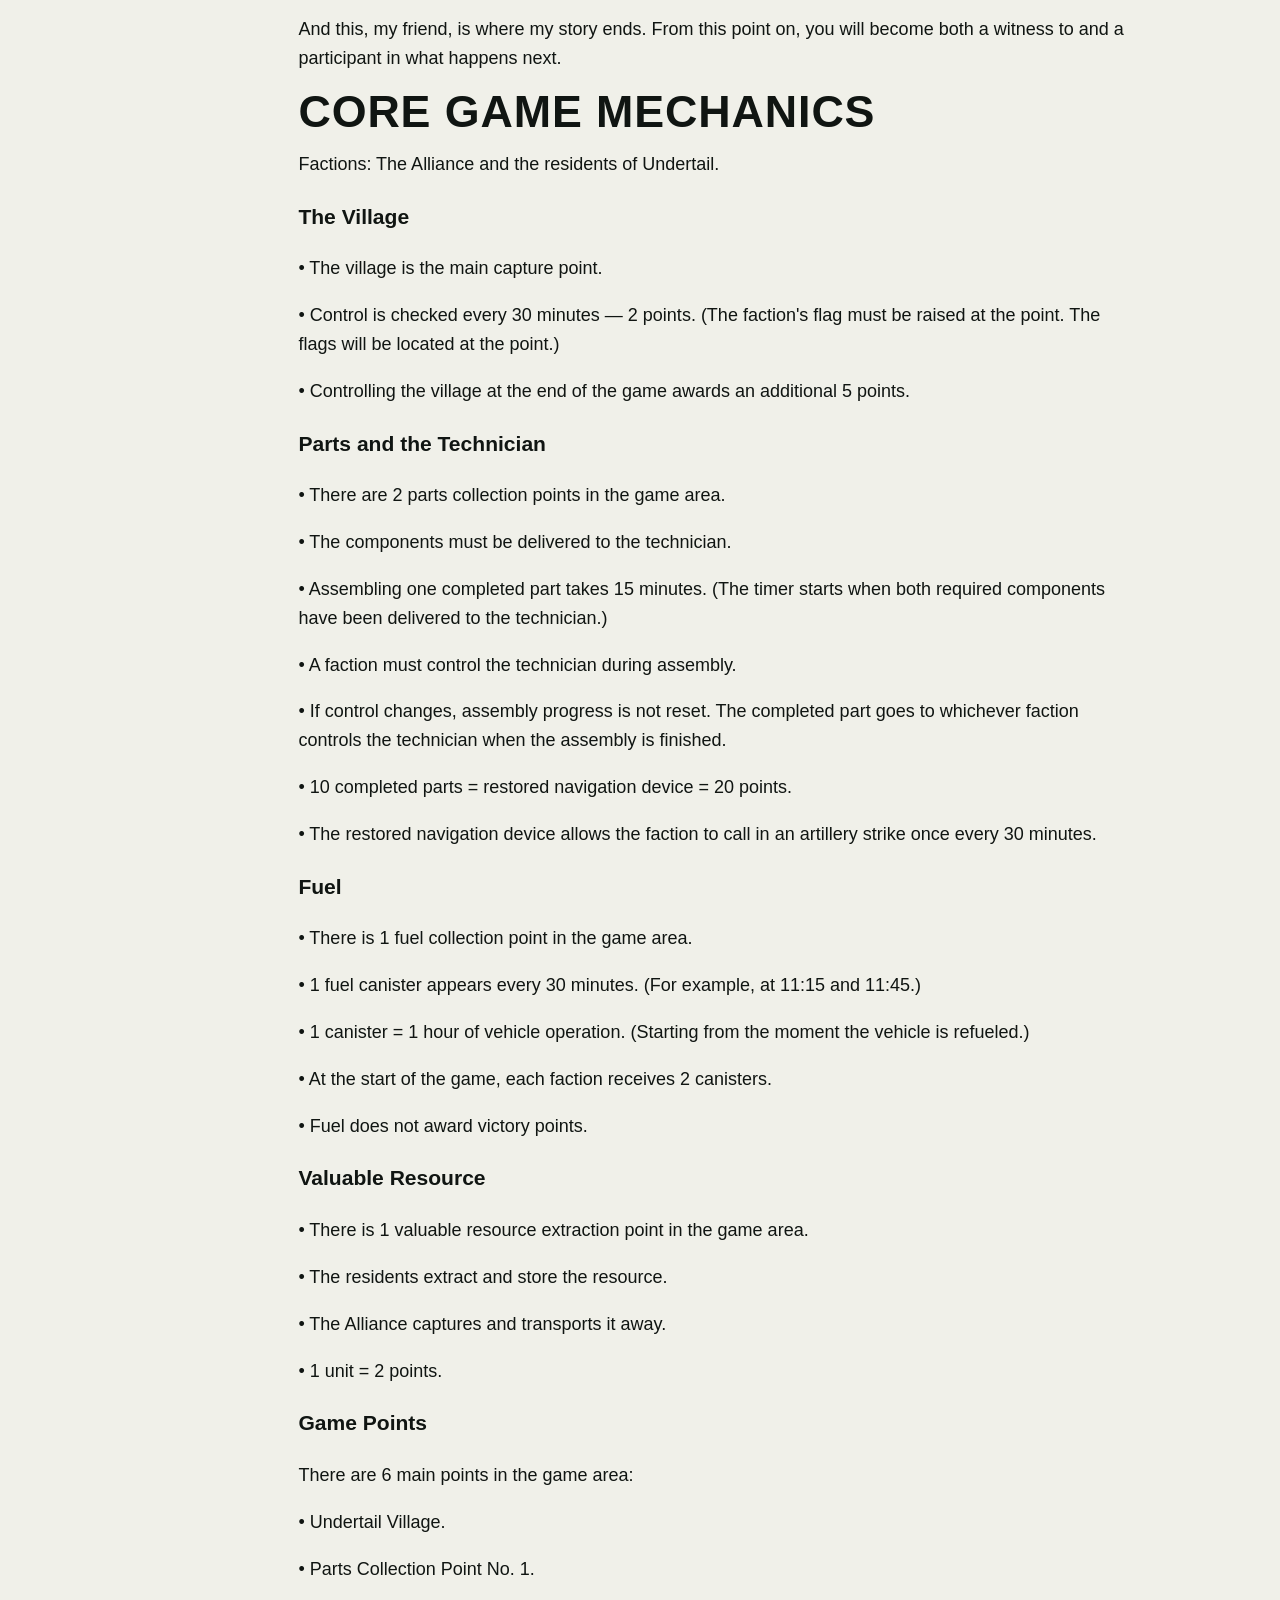
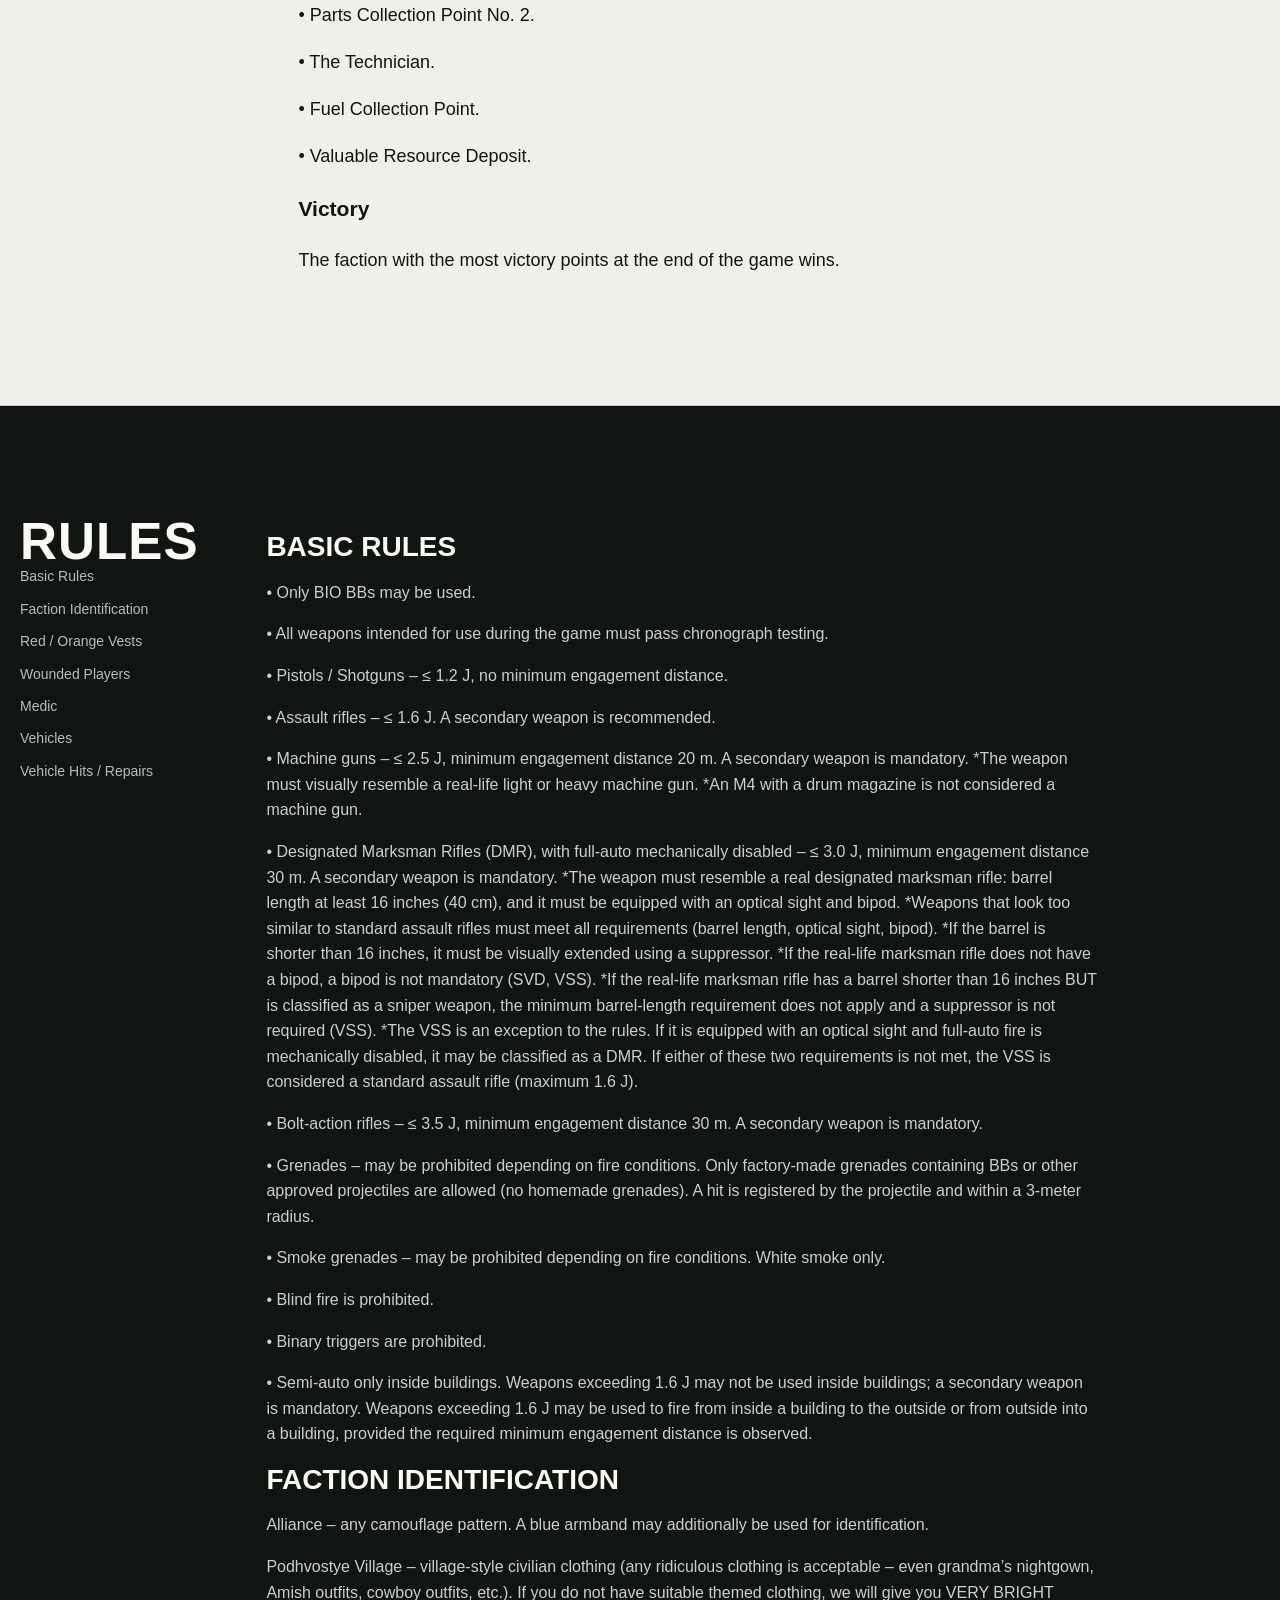
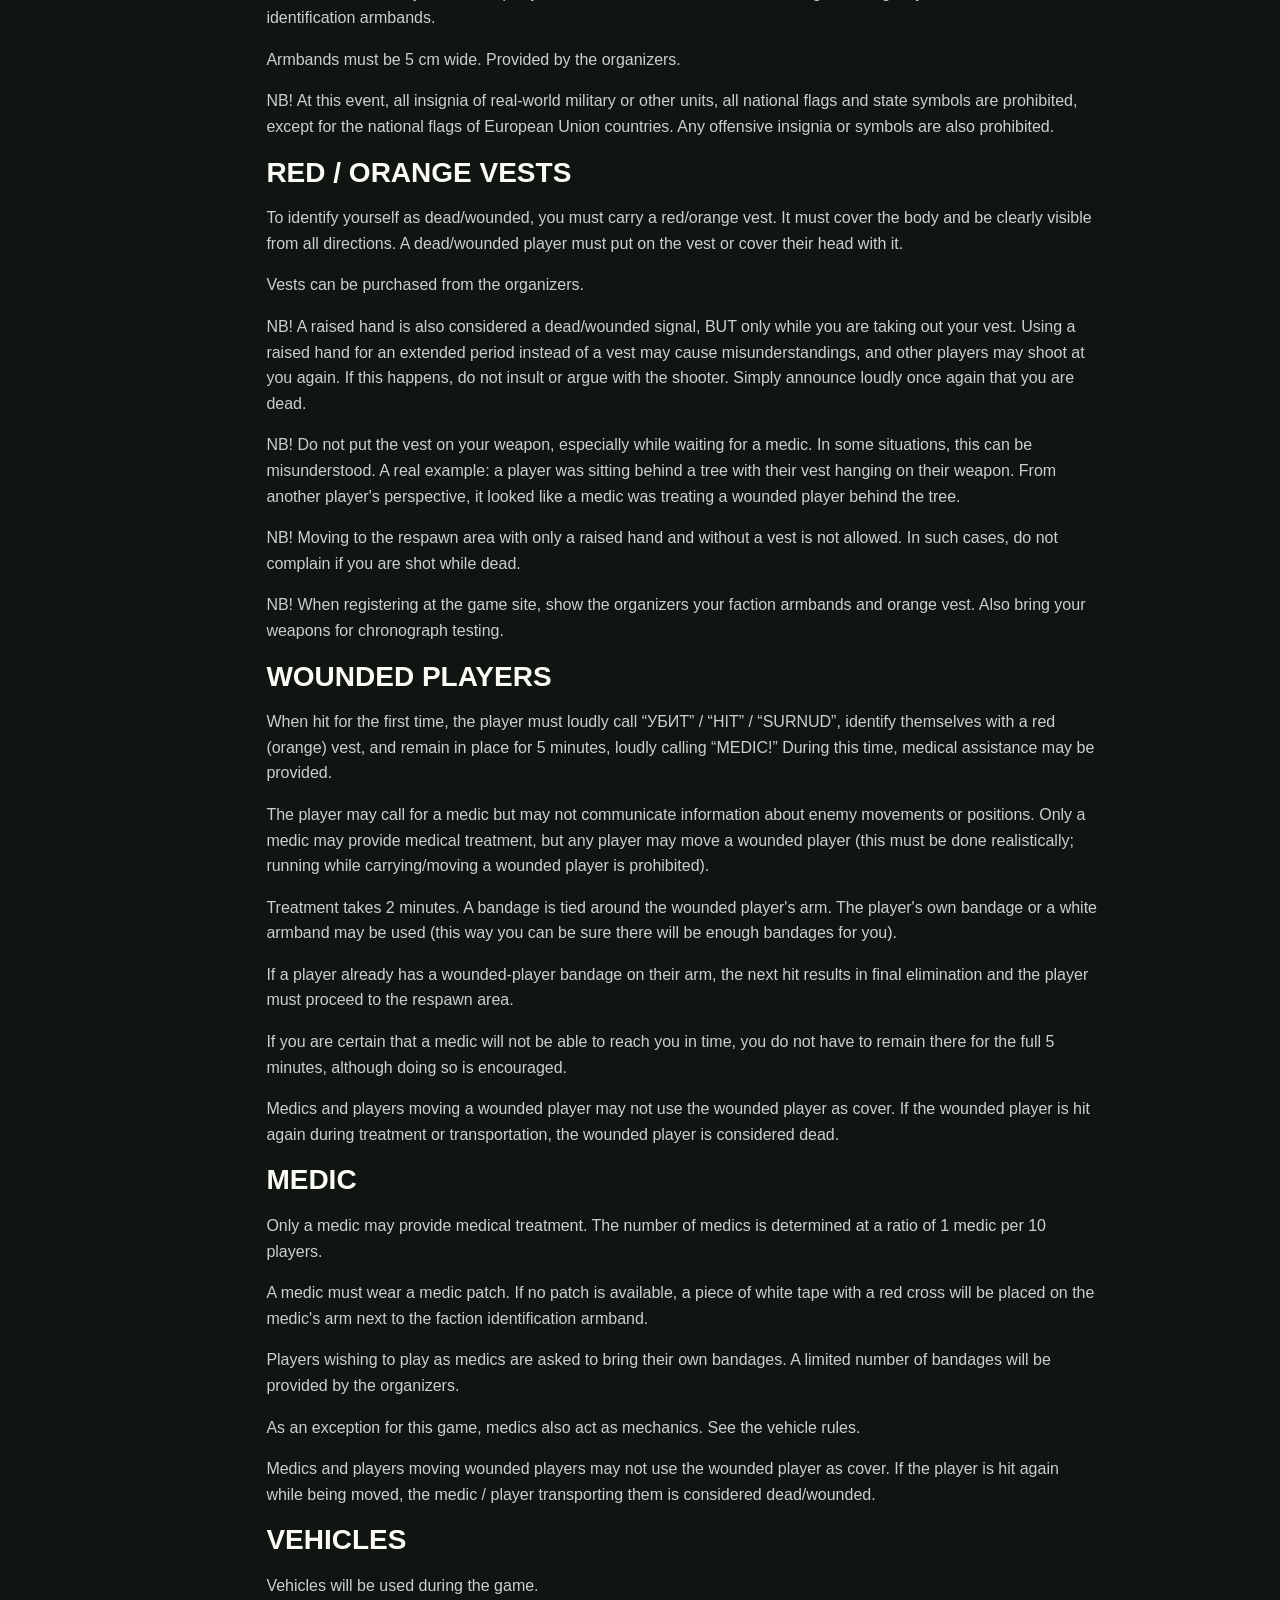
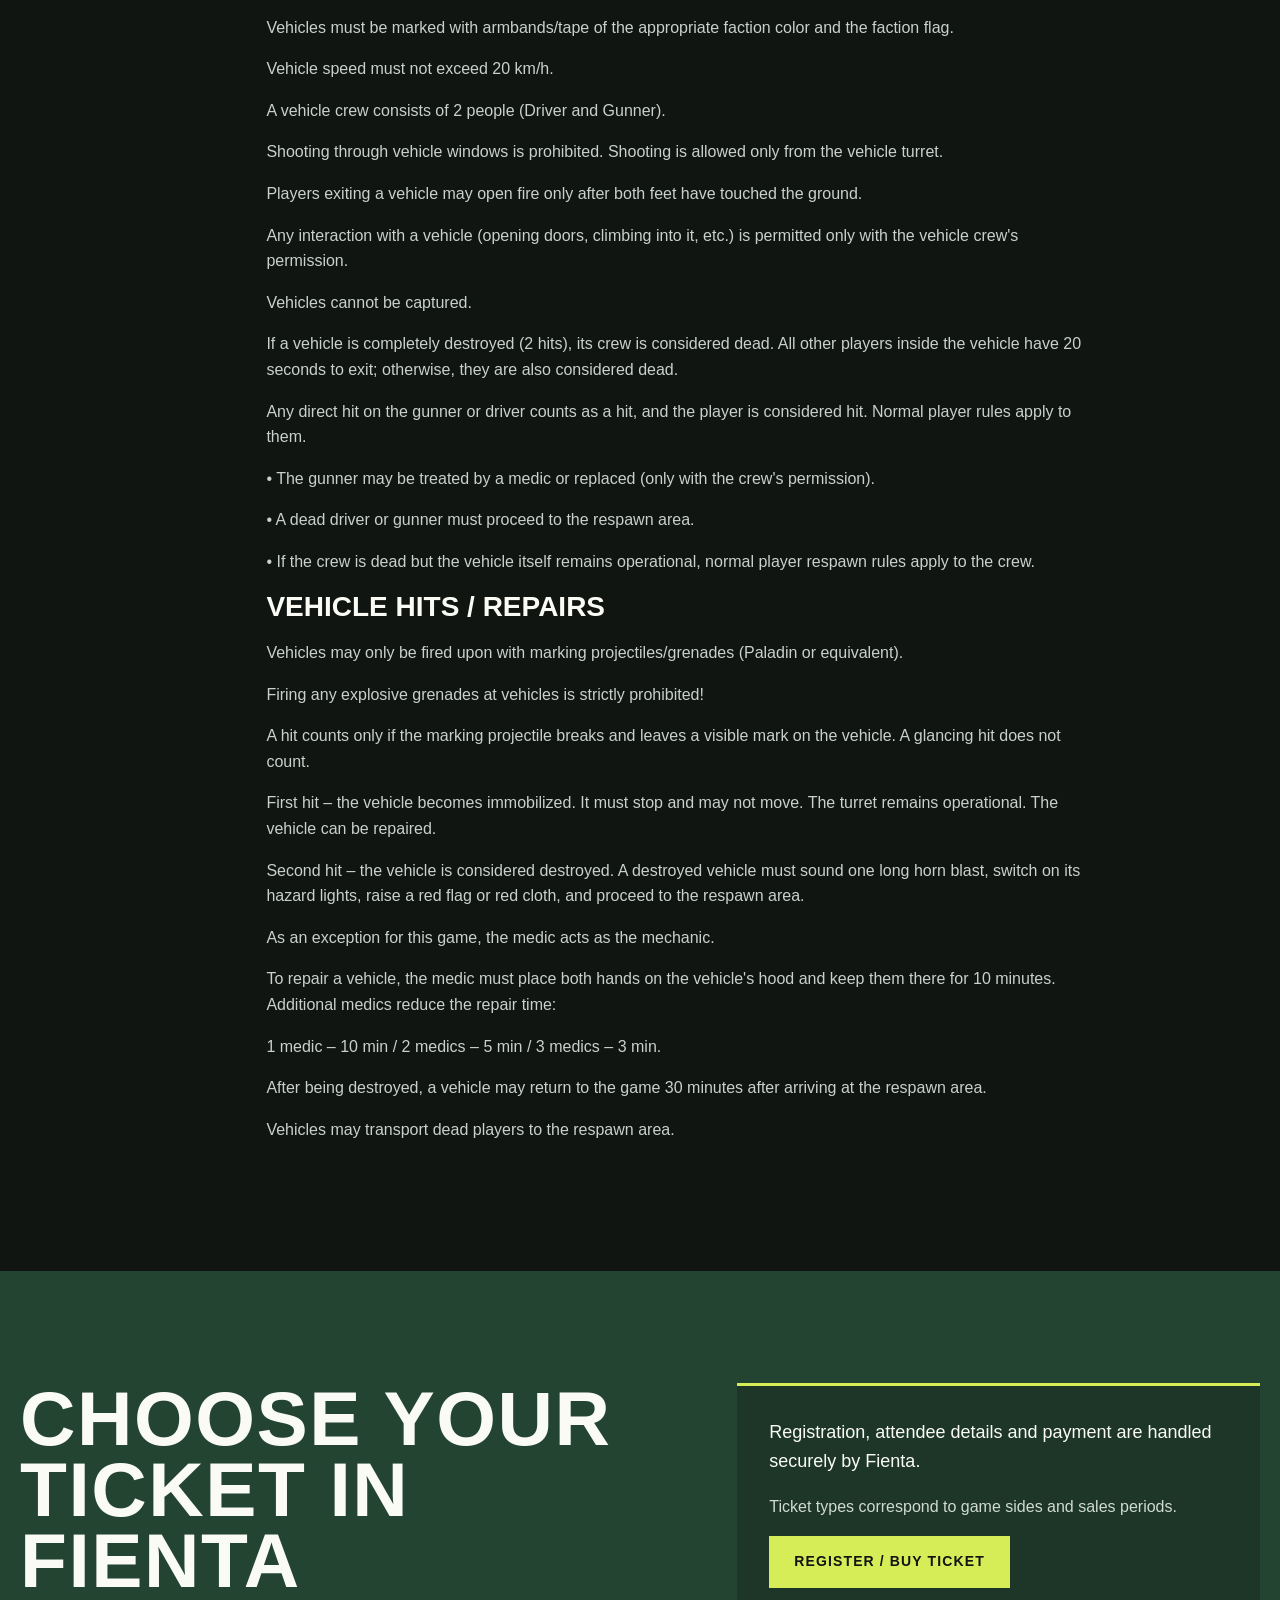
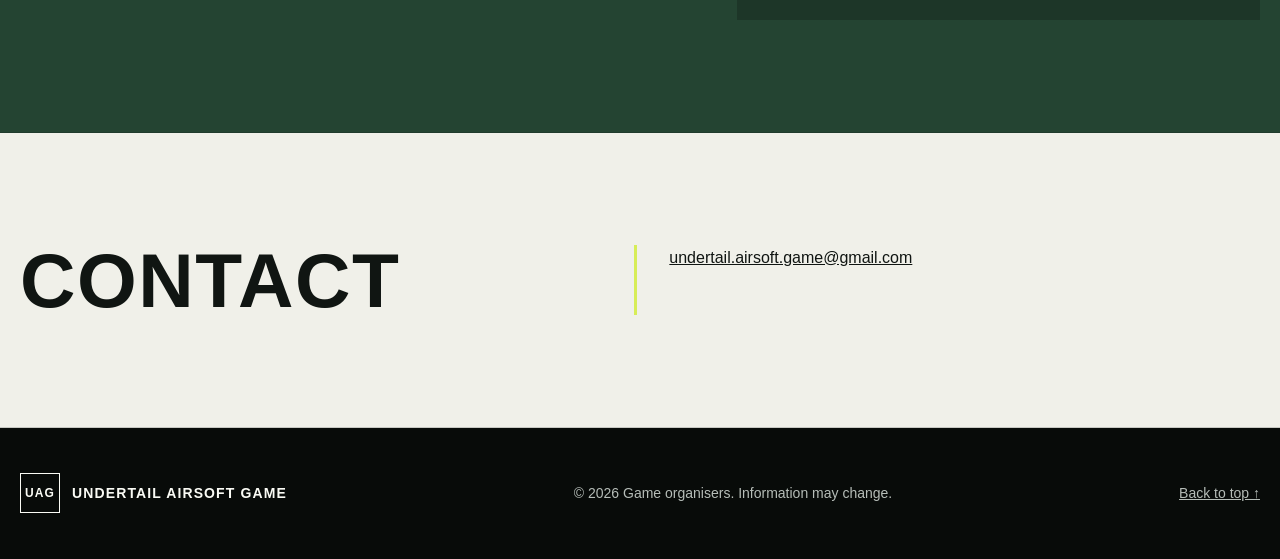
==== commit 7ce4acb4: "Add files via upload" ====
--- a/GamePage2/index.html
+++ b/GamePage2/index.html
@@ -8,8 +8,8 @@
     <meta property="og:description" content="Official information and registration for the game.">
     <meta property="og:type" content="website">
     <title>Undertale - Airsoft Game</title>
-    <link rel="stylesheet" href="assets/css/main.css?v=0.2.9">
-    <script type="module" src="assets/js/app.js?v=0.2.7"></script>
+    <link rel="stylesheet" href="assets/css/main.css?v=0.2.10">
+    <script type="module" src="assets/js/app.js?v=0.2.9"></script>
   </head>
   <body>
     <a class="skip-link" href="#main">Skip to content</a>
@@ -111,7 +111,7 @@
         </div>
         <div class="hero-status">
           <span class="status-dot" aria-hidden="true"></span>
-          <span data-ticket-status data-i18n="ticketStatusUnknown">Ticket status is not configured</span>
+          <span data-ticket-status data-i18n="ticketStatusLoading" aria-busy="true">Loading…</span>
         </div>
       </section>
 
@@ -119,9 +119,54 @@
         <div class="shell split-layout about-layout">
           <div>
             <h2 data-i18n="aboutTitle">About the operation</h2>
-          </div>
-          <div class="prose" data-remote-content="description" aria-live="polite">
-            <p data-i18n="descriptionFallback">The description will appear here after Google Docs is connected.</p>
+          </div>
+          <div class="prose" data-remote-content="description" aria-live="polite">
+            <!-- LOCAL_DESCRIPTION_ET_START -->
+            <h2>Undertail</h2>
+            <h3>Sissejuhatus</h3>
+            <p>Erinevatest riikidest koosnev Allianss otsustas vallutada ja omavahel ära jagada kaardil pimesoole moodi väljaulatuval alal asuva väikese küla. Selle küla nimi on Sabahänna (Undertail).</p>
+            <p>Allianss ootas eest leidvat sektante ja keppidega relvastatud metsikut pärismaalaste ühiskonda. Kuid nende ootused osutusid täiesti ekslikuks: kui Allianss otsustas külasse siseneda, kohtasid vallutajad sõbralikke kohalikke elanikke ja hästi arenenud infrastruktuuri.</p>
+            <p>Saabunud vallutajatele tuli vastu asula juht, kes palus enne seda, kui elanikud vabatahtlikult „alla annavad“, korraldada Alliansi auks pidu, kuhu tema ja külaelanikud kutsusid äsja saabunud „külalised“.</p>
+            <p>Peol joodavad kohalikud Alliansi väed „teega“ täis ja kostitavad neid vesipiipudega — ning sealt läheb kõik allamäge. Sõjamehed tõmbavad end nii täis kui sead, mistõttu külaelanikud lähevad Alliansi tanki lahti võtma, et selle vägesid peatada.</p>
+            <p>Kuid ka kohalikud ei jää maha — nad joovad end samuti täiesti täis, võtavad Alliansi tanki juppideks ning selle käigus, kaotades kütust ja varuosi, võtavad mingil põhjusel lahti ka omaenda tanki. Alles jäetakse ainult navigatsiooniseade, mis võimaldab suunata suurtükiväe tulelööke. „Teest“ läbi imbunud teadvus ütles asjaosalistele, et sellest täiesti piisab.</p>
+            <p>Kõik selle uuesti töökorda kokku panna suudab ainult tehnik, kes tegutseb neutraalsel territooriumil.</p>
+            <p>Siin lõpeb minu lugu, sõber. Edasiste sündmuste tunnistajaks ja osaliseks saad juba sina.</p>
+            <h2>Peamised mängumehaanikad</h2>
+            <p>Pooled: Allianss ja Sabahänna (Undertail) elanikud.</p>
+            <h3>Küla</h3>
+            <p>• Küla on peamine vallutuspunkt.</p>
+            <p>• Kontrolli kontrollitakse iga 30 minuti järel — 2 punkti. (Punktis peab olema üles pandud poole lipp. Lipud asuvad punktis.)</p>
+            <p>• Küla kontrollimine mängu lõppemise hetkel annab lisaks 5 punkti.</p>
+            <h3>Detailid ja tehnik</h3>
+            <p>• Mängualal asub 2 detailide hankimise punkti.</p>
+            <p>• Komponendid tuleb toimetada tehnikule.</p>
+            <p>• Ühe valmis detaili kokkupanek võtab 15 minutit. (Aega hakatakse arvestama hetkest, mil mõlemad detailid on tehnikule toimetatud.)</p>
+            <p>• Pool peab kokkupaneku ajal tehnikut kontrollima.</p>
+            <p>• Kontrolli vahetumisel kokkupaneku progress ei nullitu. Detaili saab pool, kes kontrollib tehnikut kokkupaneku lõppemise hetkel.</p>
+            <p>• 10 valmis detaili = taastatud navigatsiooniseade = 20 punkti.</p>
+            <p>• Taastatud navigatsiooniseade võimaldab tellida suurtükiväe tulelöögi üks kord iga 30 minuti järel.</p>
+            <h3>Kütus</h3>
+            <p>• Mängualal asub 1 kütuse hankimise punkt.</p>
+            <p>• Iga 30 minuti järel ilmub sinna 1 kanister. (Näiteks kell 11:15 ja 11:45.)</p>
+            <p>• 1 kanister = 1 tund sõiduki tööaega. (Alates tankimise hetkest.)</p>
+            <p>• Mängu alguses saab kumbki pool 2 kanistrit.</p>
+            <p>• Kütus võidupunkte ei anna.</p>
+            <h3>Väärtuslik maavara</h3>
+            <p>• Mängualal asub 1 väärtusliku maavara kaevandamise punkt.</p>
+            <p>• Elanikud kaevandavad ja säilitavad maavara.</p>
+            <p>• Allianss vallutab selle ja veab ära.</p>
+            <p>• 1 ühik = 2 punkti.</p>
+            <h3>Mängupunktid</h3>
+            <p>Mängualal on kokku 6 peamist punkti:</p>
+            <p>• Sabahänna (Undertail) küla.</p>
+            <p>• Detailide punkt nr 1.</p>
+            <p>• Detailide punkt nr 2.</p>
+            <p>• Tehnik.</p>
+            <p>• Kütusepunkt.</p>
+            <p>• Väärtusliku maavara leiukoht.</p>
+            <h3>Võit</h3>
+            <p>Võidab pool, kellel on mängu lõpuks kõige rohkem võidupunkte.</p>
+            <!-- LOCAL_DESCRIPTION_ET_END -->
           </div>
         </div>
       </section>
@@ -131,9 +176,81 @@
           <aside>
             <h2 data-i18n="rulesTitle">Rules</h2>
             <nav class="rules-toc" data-rules-toc aria-label="Rules contents"></nav>
-          </aside>
-          <div class="rules-content" data-remote-content="rules" aria-live="polite">
-            <article id="rules-placeholder"><span>01</span><h3 data-i18n="rulesFallbackTitle">Rules are being prepared</h3><p data-i18n="rulesFallback">The complete rules will appear here after Google Docs is connected.</p></article>
+          </aside>
+          <div class="rules-content" data-remote-content="rules" aria-live="polite">
+            <!-- LOCAL_RULES_ET_START -->
+            <h3>Põhireeglid</h3>
+            <p>• Kasutada võib ainult BIO-kuule.</p>
+            <p>• Kõik relvad, mida plaanitakse mängul kasutada, peavad läbima kronograafikontrolli.</p>
+            <p>• Püstolid / haavlipüssid – ≤ 1,2 J, minimaalset laskekaugust ei ole.</p>
+            <p>• Automaadid (ründerelvad) – ≤ 1,6 J. Sekundaarrelv on soovitatav.</p>
+            <p>• Kuulipildujad – ≤ 2,5 J, minimaalne laskekaugus 20 m. Sekundaarrelv on kohustuslik.+*Relv peab väliselt sarnanema reaalselt eksisteeriva kerge- või raskekuulipildujaga.+*M4 trummelsalvega ei ole kuulipilduja.</p>
+            <p>• Marksman-relvad (DMR), mille automaattuli on mehaaniliselt välja lülitatud – ≤ 3,0 J, minimaalne laskekaugus 30 m. Sekundaarrelv on kohustuslik.+*Relv peab välja nägema nagu reaalne marksman-relv: raua pikkus vähemalt 16 tolli (40 cm), paigaldatud peab olema optiline sihik ja harkjalg.+*Relvad, mis sarnanevad liiga palju tavaliste ründerelvadega, peavad vastama kõigile nõuetele (raua pikkus, optiline sihik, harkjalg).+*Kui raua pikkus on alla 16 tolli, tuleb seda visuaalselt pikendada summuti abil.+*Kui reaalsel marksman-relval ei ole harkjalga, ei ole harkjalg kohustuslik (SVD, VSS).+*Kui reaalse marksman-relva raua pikkus on alla 16 tolli, KUID seda klassifitseeritakse snaiprirelvana, ei kohaldata minimaalse rauapikkuse nõuet ja summutit ei ole vaja (VSS).+*VSS on erand. Kui sellele on paigaldatud optiline sihik ja automaattuli on mehaaniliselt välja lülitatud, võib seda klassifitseerida marksman-relvaks. Kui üks neist kahest tingimusest ei ole täidetud, käsitletakse VSS-i tavalise ründerelvana (≤ 1,6 J).</p>
+            <p>• Poltlukuga snaiprirelvad – ≤ 3,5 J, minimaalne laskekaugus 30 m. Sekundaarrelv on kohustuslik.</p>
+            <p>• Granaadid – sõltuvalt tuleohust võivad olla keelatud. Lubatud on ainult tehases toodetud granaadid, millel on tabav element (isetehtud granaadid on keelatud). Tabamus loetakse tabava elemendi järgi ning 3 meetri raadiuses.</p>
+            <p>• Suits – sõltuvalt tuleohust võib olla keelatud. Lubatud on ainult valge suits.</p>
+            <p>• Pimetuli on keelatud.</p>
+            <p>• Binaarne päästik on keelatud.</p>
+            <p>• Hoonetes on lubatud ainult üksiktuli. Relvi, mille energia ületab 1,6 J, ei tohi hoonetes kasutada; sekundaarrelv on kohustuslik. Üle 1,6 J relvaga võib tulistada hoonest välja või väljast hoonesse, järgides kohustuslikku minimaalset laskekaugust.</p>
+            <h3>Poolte tähistus</h3>
+            <p>Allianss – mis tahes kamuflaaž. Lisaks võib kasutada sinist linti.</p>
+            <p>Podhvostje küla – külastiilis tsiviilriietus (igasugune absurdne riietus – kasvõi vanaema öösärk, amišid, kauboid jne). Kui sobivat riietust ei ole, seome teile külge VÄGA ERKSAD lindid.</p>
+            <p>Lintide laius peab olema 5 cm. Anname korraldajate poolt.</p>
+            <p>NB! Sellel üritusel on keelatud kõik reaalselt eksisteerivate üksuste embleemid, kõik riigilipud ja riiklik sümboolika, välja arvatud Euroopa Liidu riikide riigilipud. Samuti on keelatud igasugused solvava sisuga embleemid.</p>
+            <h3>Punased/oranžid vestid</h3>
+            <p>End surnuks või haavatuks märkimiseks peab mängijal kaasas olema punane/oranž vest, mis katab keha ning on nähtav igast küljest. Surnud/haavatud mängija paneb vesti selga või katab sellega pea.</p>
+            <p>Veste saab osta korraldajatelt.</p>
+            <p>NB! Tõstetud käsi loetakse samuti surnud/haavatud mängija märgiks, KUID ainult selleks ajaks, kui te vesti välja võtate. Kui kasutate tõstetud kätt pikemat aega surnuna märkimiseks, võib tekkida arusaamatus ja teie pihta võidakse uuesti tulistada. Sellises olukorras ärge solvake ega sõimake tulistajat – andke lihtsalt uuesti valjult teada, et olete surnud.</p>
+            <p>NB! Ärge pange vesti relva peale, eriti kui ootate meedikut. Mõnes olukorras võidakse seda valesti mõista. Näide reaalsest olukorrast: mängija istus puu taga ja riputas vesti relvale; teisele mängijale tundus, et meedik ravib puu taga haavatut.</p>
+            <p>NB! Surnualasse liikumine ainult tõstetud käega ja ilma vestita ei ole lubatud. Sellisel juhul ärge kurtke, kui surnud mängija pihta tulistatakse.</p>
+            <p>NB! Polügoonil registreerimisel näidake korraldajatele poole tunnuslinte ja oranži vesti. Võtke kaasa ka relvad kronograafikontrolliks.</p>
+            <h3>Haavatud</h3>
+            <p>Esimese tabamuse korral hüüab mängija valjult „УБИТ“ / „HIT“ / „SURNUD“, märgib ennast punase (oranži) vestiga ning jääb 5 minutiks oma kohale, hüüdes samal ajal valjult „MEEDIK!“. Selle aja jooksul võib talle osutada meditsiinilist abi.</p>
+            <p>Mängija võib kutsuda meedikut, kuid ei tohi edastada infot vastase liikumise ega positsioonide kohta. Ravi võib osutada ainult meedik, kuid haavatut võivad transportida kõik mängijad (see peab toimuma realistlikult; haavatuga joosta ei tohi).</p>
+            <p>Ravi kestab 2 minutit. Haavatule seotakse ümber käe side. Kasutada võib mängija isiklikku sidet või valget paela – nii saate olla kindlad, et teie jaoks jätkub sidemeid.</p>
+            <p>Kui mängijal on juba haavatusside käel, tähendab järgmine tabamus lõplikku surma ning mängija läheb surnualasse.</p>
+            <p>Kui olete kindel, et meedik ei jõua teid aidata, ei pea te 5 minutit ootama, kuigi see on soovitatav.</p>
+            <p>Meedikutel ja haavatut transportivatel mängijatel on keelatud kasutada haavatut varjena. Kui ravi või transportimise ajal saab haavatu uuesti tabamuse, loetakse ta surnuks.</p>
+            <h3>Meedik</h3>
+            <p>Ainult meedik võib osutada meditsiinilist abi. Meedikute arv määratakse suhtega 1 meedik 10 mängija kohta.</p>
+            <p>Meedikul peab olema meediku embleem. Selle puudumisel pannakse meedikule käele, poole tunnuslindi kõrvale, punase ristiga valge teip.</p>
+            <p>Mängijatel, kes soovivad mängida meedikuna, palume hoolitseda sidemete olemasolu eest. Teatud koguse sidemeid annavad korraldajad.</p>
+            <p>Erandina täidavad meedikud sellel mängul ka mehaanikute rolli. Vaata sõidukite reegleid.</p>
+            <p>Meedikutel ja haavatut transportivatel mängijatel on keelatud kasutada haavatut varjena. Kui transportimise ajal saab mängija uuesti tabamuse, loetakse meedik / transportiv mängija surnuks või haavatuks.</p>
+            <h3>Sõidukid</h3>
+            <p>Mängul kasutatakse sõidukeid.</p>
+            <p>Sõidukid peavad olema tähistatud vastava poole värvi lintide ja poole lipuga.</p>
+            <p>Sõiduki kiirus ei tohi ületada 20 km/h.</p>
+            <p>Sõiduki meeskond koosneb 2 inimesest (juht ja laskur).</p>
+            <p>Sõiduki akendest tulistamine on keelatud. Tulistada võib ainult sõiduki tornist.</p>
+            <p>Sõidukist väljuv mängija võib avada tule alles siis, kui mõlemad jalad puudutavad maad.</p>
+            <p>Igasugune sõidukiga suhtlemine (uste avamine, sõidukisse ronimine jne) toimub ainult sõiduki meeskonna loal.</p>
+            <p>Sõidukite hõivamist ei ole ette nähtud.</p>
+            <p>Kui sõiduk hävitatakse täielikult (2 tabamust), loetakse selle meeskond surnuks. Kõigil teistel sõidukis olevatel mängijatel on 20 sekundit sõidukist väljumiseks, vastasel juhul loetakse ka nemad surnuks.</p>
+            <p>Iga otsene tabamus laskuri või juhi pihta loetakse tabamuseks ning mängija on haavatud/surnud vastavalt tavaliste mängijate reeglitele.</p>
+            <p>• Laskurit võib ravida meedik või teda võib asendada (ainult sõiduki meeskonna loal).</p>
+            <p>• Surnud juht ja laskur peavad minema surnualasse.</p>
+            <p>• Kui meeskond on surnud, kuid sõiduk ise on terve, kehtivad meeskonnale samad taassünnireeglid nagu tavalistele mängijatele.</p>
+            <h3>Sõiduki tabamine / remont</h3>
+            <p>Sõidukite pihta on lubatud tulistada ainult märgistusgranaatidega (Paladin või analoogid).</p>
+            <p>Sõidukite pihta tulistamine mis tahes plahvatavate granaatidega on keelatud!</p>
+            <p>Tabamus loetakse kehtivaks ainult juhul, kui märgistusgranaat puruneb ja jätab sõidukile nähtava jälje. Riivamisi tabamus ei lähe arvesse.</p>
+            <p>Esimene tabamus – sõiduk kaotab liikumisvõime, peab peatuma ega tohi edasi sõita. Torn jääb töökorda. Sõidukit saab remontida.</p>
+            <p>Teine tabamus – sõiduk loetakse hävitatuks. Hävitatud sõiduk annab pika helisignaali, lülitab sisse ohutuled, tõstab punase lipu või riidetüki ning sõidab surnualasse.</p>
+            <p>Erandina täidab sellel mängul mehaaniku rolli meedik.</p>
+            <p>Sõiduki remontimiseks peab meedik asetama käed sõiduki kapotile ja hoidma neid seal 10 minutit. Meedikute arvu suurendamine kiirendab remonti:</p>
+            <p>1 meedik – 10 min / 2 meedikut – 5 min / 3 meedikut – 3 min.</p>
+            <p>Pärast hävitamist võib sõiduk mängu tagasi tulla 30 minutit pärast surnualasse jõudmist.</p>
+            <p>Sõidukid võivad transportida surnud mängijaid surnualasse.</p>
+            <!-- LOCAL_RULES_ET_END -->
           </div>
         </div>
       </section>
--- a/GamePage2/assets/css/main.css
+++ b/GamePage2/assets/css/main.css
@@ -1,243 +1,242 @@
-:root {
-  --ink: #101512;
-  --ink-soft: #1a211d;
-  --paper: #f0f0e9;
-  --paper-dark: #dbddd3;
-  --forest: #244432;
-  --signal: #d7ed57;
-  --muted: #69716c;
-  --white: #fafbf5;
-  --line: rgba(16, 21, 18, 0.18);
-  --content-width: 90rem;
-}
-
-* {
-  box-sizing: border-box;
-}
-
-html {
-  scroll-behavior: smooth;
-}
-
-body {
-  margin: 0;
-  background: var(--paper);
-  color: var(--ink);
-  font-family: Inter, Arial, Helvetica, sans-serif;
-  font-size: 1rem;
-  line-height: 1.6;
-}
-
-body.menu-open {
-  overflow: hidden;
-}
-
-a {
-  color: inherit;
-}
-
-button {
-  font: inherit;
-}
-
-.shell {
-  width: min(calc(100% - 2.5rem), var(--content-width));
-  margin-inline: auto;
-}
-
-.sr-only {
-  position: absolute;
-  width: 1px;
-  height: 1px;
-  padding: 0;
-  margin: -1px;
-  overflow: hidden;
-  clip: rect(0, 0, 0, 0);
-  white-space: nowrap;
-  border: 0;
-}
-
-.skip-link {
-  position: fixed;
-  top: 0.5rem;
-  left: 0.5rem;
-  z-index: 100;
-  padding: 0.75rem 1rem;
-  background: var(--signal);
-  color: var(--ink);
-  transform: translateY(-150%);
-}
-
-.skip-link:focus {
-  transform: none;
-}
-
-:focus-visible {
-  outline: 3px solid var(--signal);
-  outline-offset: 3px;
-}
-
-.site-header {
-  position: fixed;
-  inset: 0 0 auto;
-  z-index: 50;
-  min-height: 4.75rem;
-  display: flex;
-  align-items: center;
-  justify-content: space-between;
-  padding-inline: max(1.25rem, calc((100vw - var(--content-width)) / 2));
-  color: var(--white);
-  transition: background 180ms ease;
-}
-
-.site-header.scrolled {
-  background: rgba(16, 21, 18, 0.95);
-  backdrop-filter: blur(0.75rem);
-}
-
-.brand {
-  display: inline-flex;
-  align-items: center;
-  gap: 0.75rem;
-  color: inherit;
-  font-weight: 800;
-  letter-spacing: 0.08em;
-  text-decoration: none;
-  text-transform: uppercase;
-}
-
-.brand-mark {
-  width: 2.5rem;
-  height: 2.5rem;
-  display: grid;
-  place-items: center;
-  border: 1px solid currentColor;
-  font-size: 0.75rem;
-}
-
-.navigation {
-  display: flex;
-  align-items: center;
-  gap: 1.5rem;
-}
-
-.navigation > a:not(.button) {
-  font-size: 0.875rem;
-  text-decoration: none;
-}
-
-.language-switcher {
-  display: flex;
-  padding-left: 1rem;
-  border-left: 1px solid rgba(255, 255, 255, 0.35);
-}
-
-.language-switcher button {
-  min-width: 2.5rem;
-  min-height: 2.75rem;
-  border: 0;
-  background: transparent;
-  color: inherit;
-  cursor: pointer;
-  opacity: 0.55;
-}
-
-.language-switcher button.active {
-  color: var(--signal);
-  opacity: 1;
-}
-
-.menu-toggle {
-  display: none;
-  padding: 0.625rem;
-  border: 0;
-  background: transparent;
-  color: var(--white);
-}
-
-.menu-toggle span:not(.sr-only) {
-  width: 1.5rem;
-  height: 2px;
-  display: block;
-  margin: 0.3rem 0;
-  background: currentColor;
-}
-
-.button {
-  min-height: 3.25rem;
-  display: inline-flex;
-  align-items: center;
-  justify-content: center;
-  padding: 0.75rem 1.5rem;
-  border: 1px solid var(--signal);
-  background: var(--signal);
-  color: var(--ink);
-  cursor: pointer;
-  font-size: 0.875rem;
-  font-weight: 800;
-  letter-spacing: 0.08em;
-  text-align: center;
-  text-decoration: none;
-  text-transform: uppercase;
-}
-
-.button:hover {
-  background: #e4f67b;
-}
-
-.button-small {
-  min-height: 2.75rem;
-  padding: 0.5rem 1rem;
-}
-
-.button[aria-disabled="true"] {
-  cursor: not-allowed;
-  opacity: 0.55;
-}
-
-.hero {
-  position: relative;
-  min-height: 46rem;
-  display: flex;
-  align-items: center;
-  overflow: hidden;
-  background:
-    radial-gradient(circle at 80% 20%, rgba(215, 237, 87, 0.16), transparent 24rem),
-    linear-gradient(135deg, #0b100d 0%, #1c2d23 58%, #0c120e 100%);
-  color: var(--white);
-}
-
-.hero-grid {
-  position: absolute;
-  inset: 0;
-  background-image:
-    linear-gradient(rgba(255, 255, 255, 0.055) 1px, transparent 1px),
-    linear-gradient(90deg, rgba(255, 255, 255, 0.055) 1px, transparent 1px);
-  background-size: 4rem 4rem;
-  mask-image: linear-gradient(90deg, transparent 5%, black 70%);
-  transform: perspective(45rem) rotateX(58deg) translateY(12rem) scale(1.25);
-  transform-origin: center bottom;
-}
-
-.hero-content {
-  position: relative;
-  padding-block: 8rem 6rem;
-}
-
-.eyebrow,
-.section-index {
+:root {
+  --ink: #101512;
+  --ink-soft: #1a211d;
+  --paper: #f0f0e9;
+  --paper-dark: #dbddd3;
+  --forest: #244432;
+  --signal: #d7ed57;
+  --muted: #69716c;
+  --white: #fafbf5;
+  --line: rgba(16, 21, 18, 0.18);
+  --content-width: 90rem;
+}
+
+* {
+  box-sizing: border-box;
+}
+
+html {
+  scroll-behavior: smooth;
+}
+
+body {
+  margin: 0;
+  background: var(--paper);
+  color: var(--ink);
+  font-family: Inter, Arial, Helvetica, sans-serif;
+  font-size: 1rem;
+  line-height: 1.6;
+}
+
+body.menu-open {
+  overflow: hidden;
+}
+
+a {
+  color: inherit;
+}
+
+button {
+  font: inherit;
+}
+
+.shell {
+  width: min(calc(100% - 2.5rem), var(--content-width));
+  margin-inline: auto;
+}
+
+.sr-only {
+  position: absolute;
+  width: 1px;
+  height: 1px;
+  padding: 0;
+  margin: -1px;
+  overflow: hidden;
+  clip: rect(0, 0, 0, 0);
+  white-space: nowrap;
+  border: 0;
+}
+
+.skip-link {
+  position: fixed;
+  top: 0.5rem;
+  left: 0.5rem;
+  z-index: 100;
+  padding: 0.75rem 1rem;
+  background: var(--signal);
+  color: var(--ink);
+  transform: translateY(-150%);
+}
+
+.skip-link:focus {
+  transform: none;
+}
+
+:focus-visible {
+  outline: 3px solid var(--signal);
+  outline-offset: 3px;
+}
+
+.site-header {
+  position: fixed;
+  inset: 0 0 auto;
+  z-index: 50;
+  min-height: 4.75rem;
+  display: flex;
+  align-items: center;
+  justify-content: space-between;
+  padding-inline: max(1.25rem, calc((100vw - var(--content-width)) / 2));
+  color: var(--white);
+  transition: background 180ms ease;
+}
+
+.site-header.scrolled {
+  background: rgba(16, 21, 18, 0.95);
+  backdrop-filter: blur(0.75rem);
+}
+
+.brand {
+  display: inline-flex;
+  align-items: center;
+  gap: 0.75rem;
+  color: inherit;
+  font-weight: 800;
+  letter-spacing: 0.08em;
+  text-decoration: none;
+  text-transform: uppercase;
+}
+
+.brand-mark {
+  width: 2.5rem;
+  height: 2.5rem;
+  display: grid;
+  place-items: center;
+  border: 1px solid currentColor;
+  font-size: 0.75rem;
+}
+
+.navigation {
+  display: flex;
+  align-items: center;
+  gap: 1.5rem;
+}
+
+.navigation > a:not(.button) {
+  font-size: 0.875rem;
+  text-decoration: none;
+}
+
+.language-switcher {
+  display: flex;
+  padding-left: 1rem;
+  border-left: 1px solid rgba(255, 255, 255, 0.35);
+}
+
+.language-switcher button {
+  min-width: 2.5rem;
+  min-height: 2.75rem;
+  border: 0;
+  background: transparent;
+  color: inherit;
+  cursor: pointer;
+  opacity: 0.55;
+}
+
+.language-switcher button.active {
+  color: var(--signal);
+  opacity: 1;
+}
+
+.menu-toggle {
+  display: none;
+  padding: 0.625rem;
+  border: 0;
+  background: transparent;
+  color: var(--white);
+}
+
+.menu-toggle span:not(.sr-only) {
+  width: 1.5rem;
+  height: 2px;
+  display: block;
+  margin: 0.3rem 0;
+  background: currentColor;
+}
+
+.button {
+  min-height: 3.25rem;
+  display: inline-flex;
+  align-items: center;
+  justify-content: center;
+  padding: 0.75rem 1.5rem;
+  border: 1px solid var(--signal);
+  background: var(--signal);
+  color: var(--ink);
+  cursor: pointer;
+  font-size: 0.875rem;
+  font-weight: 800;
+  letter-spacing: 0.08em;
+  text-align: center;
+  text-decoration: none;
+  text-transform: uppercase;
+}
+
+.button:hover {
+  background: #e4f67b;
+}
+
+.button-small {
+  min-height: 2.75rem;
+  padding: 0.5rem 1rem;
+}
+
+.button[aria-disabled="true"] {
+  cursor: not-allowed;
+  opacity: 0.55;
+}
+
+.hero {
+  position: relative;
+  min-height: 46rem;
+  display: flex;
+  align-items: center;
+  overflow: hidden;
+  background:
+    radial-gradient(circle at 80% 20%, rgba(215, 237, 87, 0.16), transparent 24rem),
+    linear-gradient(135deg, #0b100d 0%, #1c2d23 58%, #0c120e 100%);
+  color: var(--white);
+}
+
+.hero-grid {
+  position: absolute;
+  inset: 0;
+  background-image:
+    linear-gradient(rgba(255, 255, 255, 0.055) 1px, transparent 1px),
+    linear-gradient(90deg, rgba(255, 255, 255, 0.055) 1px, transparent 1px);
+  background-size: 4rem 4rem;
+  mask-image: linear-gradient(90deg, transparent 5%, black 70%);
+  transform: perspective(45rem) rotateX(58deg) translateY(12rem) scale(1.25);
+  transform-origin: center bottom;
+}
+
+.hero-content {
+  position: relative;
+  padding-block: 8rem 6rem;
+}
+
+.eyebrow {
   margin: 0 0 1rem;
   color: var(--forest);
-  font-size: 0.8rem;
-  font-weight: 800;
-  letter-spacing: 0.18em;
-  text-transform: uppercase;
-}
-
-.eyebrow {
-  color: var(--signal);
-}
-
+  font-size: 0.8rem;
+  font-weight: 800;
+  letter-spacing: 0.18em;
+  text-transform: uppercase;
+}
+
+.eyebrow {
+  color: var(--signal);
+}
+
 h1,
 h2 {
   margin: 0;
@@ -245,95 +244,184 @@
   font-weight: 700;
   letter-spacing: 0.02em;
   line-height: 0.92;
+  overflow-wrap: anywhere;
   text-transform: uppercase;
 }
-
+
 h1 {
   max-width: 58rem;
   font-size: clamp(4rem, 11vw, 9rem);
 }
 
+.hero-subtitle {
+  margin: 0.65rem 0 0;
+  color: #e58a32;
+  font-size: clamp(1.05rem, 2vw, 1.65rem);
+  font-weight: 800;
+  letter-spacing: 0.18em;
+  line-height: 1.15;
+  overflow-wrap: anywhere;
+  text-transform: uppercase;
+}
+
+.hero-subtitle[hidden] {
+  display: none;
+}
+
 h2 {
-  max-width: 47rem;
-  font-size: clamp(2.75rem, 6vw, 5rem);
-}
-
-.hero-summary {
-  max-width: 36rem;
-  margin-block: 1.5rem 2rem;
-  color: #d4dbd6;
-  font-size: 1.125rem;
-}
-
+  max-width: 47rem;
+  font-size: clamp(2.75rem, 6vw, 5rem);
+}
+
+.hero-summary {
+  max-width: 36rem;
+  margin-block: 1.5rem 2rem;
+  color: #d4dbd6;
+  font-size: 1.125rem;
+}
+
 .hero-facts {
-  display: flex;
-  gap: 3rem;
-  margin-block: 2rem;
-}
-
-.hero-facts div {
+  display: grid;
+  grid-template-columns: minmax(13rem, 0.9fr) minmax(14rem, max-content) minmax(18rem, 1fr);
+  gap: 1.5rem 2rem;
+  max-width: 72rem;
+  margin-block: 2rem;
+  scroll-margin-top: 6rem;
+}
+
+.hero-facts > div {
+  min-width: 0;
+  overflow-wrap: anywhere;
   padding-left: 1rem;
   border-left: 1px solid rgba(255, 255, 255, 0.4);
 }
-
-.hero-facts dt {
-  color: #a7b0aa;
-  font-size: 0.8rem;
-  letter-spacing: 0.12em;
-  text-transform: uppercase;
-}
-
+
+.hero-facts dt {
+  color: #a7b0aa;
+  font-size: 0.8rem;
+  letter-spacing: 0.12em;
+  text-transform: uppercase;
+}
+
 .hero-facts dd {
   margin: 0.25rem 0 0;
   font-weight: 700;
 }
 
-.hero-status {
-  position: absolute;
-  right: 0;
-  bottom: 0;
+.hero-fact-column > dd {
+  margin-top: 0.75rem;
+}
+
+.hero-fact-list {
+  display: grid;
+  gap: 0.75rem;
+  margin: 0;
+}
+
+.hero-fact-list > div {
+  min-width: 0;
+}
+
+.hero-fact-list dt {
+  font-size: 0.72rem;
+}
+
+.hero-fact-list dd {
+  margin-top: 0.1rem;
+}
+
+.schedule-list {
+  grid-template-columns: max-content max-content;
+  column-gap: 0.625rem;
+  row-gap: 0.75rem;
+  align-items: baseline;
+}
+
+.schedule-list > div {
+  display: contents;
+}
+
+.schedule-list dd {
+  margin-top: 0;
+  text-align: left;
+  white-space: nowrap;
+}
+
+.ticket-wave-list dd {
   display: flex;
-  align-items: center;
-  gap: 0.75rem;
-  padding: 1rem 1.5rem;
-  background: var(--signal);
-  color: var(--ink);
-  font-size: 0.875rem;
-  font-weight: 700;
-}
-
-.status-dot {
-  width: 0.55rem;
-  height: 0.55rem;
-  border-radius: 50%;
-  background: var(--forest);
-}
-
-.section {
-  padding-block: 7rem;
-  border-bottom: 1px solid var(--line);
-}
-
+  flex-wrap: wrap;
+  align-items: baseline;
+  gap: 0.1rem 0.65rem;
+}
+
+.ticket-wave-list strong {
+  color: var(--signal);
+  font-size: 1.1rem;
+}
+
+.ticket-wave-list span {
+  color: #a7b0aa;
+  font-size: 0.75rem;
+  font-weight: 400;
+}
+
+.hero-status {
+  position: absolute;
+  right: 0;
+  bottom: 0;
+  display: flex;
+  align-items: center;
+  gap: 0.75rem;
+  padding: 1rem 1.5rem;
+  background: var(--signal);
+  color: var(--ink);
+  font-size: 0.875rem;
+  font-weight: 700;
+}
+
+.status-dot {
+  width: 0.55rem;
+  height: 0.55rem;
+  border-radius: 50%;
+  background: var(--forest);
+}
+
+.section {
+  padding-block: 7rem;
+  border-bottom: 1px solid var(--line);
+}
+
 .split-layout {
   display: grid;
   grid-template-columns: minmax(0, 0.9fr) minmax(0, 1.1fr);
   gap: 8vw;
 }
 
+.split-layout > *,
+.registration-layout > * {
+  min-width: 0;
+}
+
+.split-layout h2,
+.registration-layout h2 {
+  overflow-wrap: anywhere;
+}
+
 .about-layout {
-  grid-template-columns: minmax(10rem, 13rem) minmax(0, 1fr);
+  grid-template-columns: minmax(12rem, 15rem) minmax(0, 1fr);
   gap: clamp(1.5rem, 3vw, 2.5rem);
 }
-
-.about-layout > * {
-  min-width: 0;
-}
-
+
+.about-layout > * {
+  min-width: 0;
+}
+
 .about-layout h2 {
   max-width: 100%;
-  font-size: clamp(2.75rem, 4vw, 3.25rem);
-}
-
+  font-size: clamp(2.5rem, 3.5vw, 3.25rem);
+  hyphens: auto;
+}
+
 .prose {
   width: 100%;
   max-width: 52rem;
@@ -341,322 +429,295 @@
   font-size: 1.125rem;
 }
 
-.information-section {
-  background: var(--paper-dark);
-}
-
-.information-grid {
-  display: grid;
-  grid-template-columns: repeat(4, minmax(0, 1fr));
-  margin-top: 3.5rem;
-  border-top: 1px solid var(--line);
-  border-left: 1px solid var(--line);
-}
-
-.information-grid article {
-  min-height: 14rem;
-  padding: 1.5rem;
-  border-right: 1px solid var(--line);
-  border-bottom: 1px solid var(--line);
-}
-
-.information-grid article > span,
-.rules-content article > span {
-  color: var(--muted);
+.remote-content-message {
+  margin: 0;
+}
+
+.remote-content-notice {
+  margin: 1.25rem 0 0;
   font-size: 0.8rem;
-}
-
-.information-grid h3 {
-  margin: 3.5rem 0 0.5rem;
-  font-size: 0.875rem;
-  letter-spacing: 0.1em;
-  text-transform: uppercase;
-}
-
-.information-grid p {
-  margin: 0;
-  font-size: 1.25rem;
-  font-weight: 700;
-}
-
-.section-heading {
-  display: flex;
-  align-items: end;
-  justify-content: space-between;
-  gap: 2rem;
-}
-
-.section-heading > p {
-  max-width: 20rem;
-  color: var(--muted);
-}
-
-.schedule {
-  margin-top: 3rem;
-}
-
-.schedule-row {
-  display: grid;
-  grid-template-columns: 10rem 9rem minmax(0, 1fr);
-  align-items: center;
-  padding-block: 1.5rem;
-  border-top: 1px solid var(--line);
-}
-
-.schedule-row:last-child {
-  border-bottom: 1px solid var(--line);
-}
-
-.schedule-date,
-.schedule-time {
-  font-weight: 800;
-}
-
-.schedule-title {
-  font-size: 1.125rem;
-}
-
+  opacity: 0.72;
+}
+
+.information-section {
+  background: var(--paper-dark);
+}
+
+.information-grid {
+  display: grid;
+  grid-template-columns: repeat(4, minmax(0, 1fr));
+  margin-top: 3.5rem;
+  border-top: 1px solid var(--line);
+  border-left: 1px solid var(--line);
+}
+
+.information-grid article {
+  min-height: 14rem;
+  padding: 1.5rem;
+  border-right: 1px solid var(--line);
+  border-bottom: 1px solid var(--line);
+}
+
+.information-grid article > span,
+.rules-content article > span {
+  color: var(--muted);
+  font-size: 0.8rem;
+}
+
+.information-grid h3 {
+  margin: 3.5rem 0 0.5rem;
+  font-size: 0.875rem;
+  letter-spacing: 0.1em;
+  text-transform: uppercase;
+}
+
+.information-grid p {
+  margin: 0;
+  font-size: 1.25rem;
+  font-weight: 700;
+}
+
 .empty-state,
 .error-state {
-  padding: 2rem;
-  border: 1px dashed var(--line);
-  color: var(--muted);
-}
-
-.rules-section {
-  background: var(--ink);
-  color: var(--white);
-}
-
-.rules-section .section-index {
-  color: var(--signal);
-}
-
+  padding: 2rem;
+  border: 1px dashed var(--line);
+  color: var(--muted);
+}
+
+.rules-section {
+  background: var(--ink);
+  color: var(--white);
+}
+
 .rules-layout {
-  display: grid;
-  grid-template-columns: minmax(10rem, 13rem) minmax(0, 1fr);
-  gap: clamp(1.5rem, 3vw, 2.5rem);
-}
-
-.rules-layout > * {
-  min-width: 0;
-}
-
-.rules-layout aside {
-  position: sticky;
-  top: 7rem;
-  min-width: 0;
-  align-self: start;
-}
-
+  display: grid;
+  grid-template-columns: minmax(10rem, 13rem) minmax(0, 1fr);
+  gap: clamp(1.5rem, 3vw, 2.5rem);
+}
+
+.rules-layout > * {
+  min-width: 0;
+}
+
+.rules-layout aside {
+  position: sticky;
+  top: 7rem;
+  min-width: 0;
+  align-self: start;
+}
+
 .rules-layout aside h2 {
   max-width: 100%;
   font-size: clamp(2.75rem, 4vw, 3.25rem);
-}
-
-.rules-toc {
-  display: grid;
-  gap: 0.625rem;
-}
-
-.rules-toc a {
-  color: #b6beb8;
-  font-size: 0.875rem;
-  text-decoration: none;
-  overflow-wrap: anywhere;
-}
-
-.rules-content {
-  width: 100%;
-  min-width: 0;
-  max-width: 52rem;
-  overflow-wrap: anywhere;
-}
-
-.rules-content a {
-  max-width: 100%;
-  overflow-wrap: anywhere;
-  word-break: break-word;
-}
-
-.rules-content article,
-.rules-content > section {
-  padding-block: 2.5rem;
-  border-top: 1px solid rgba(255, 255, 255, 0.18);
-}
-
-.rules-content h2,
-.rules-content h3 {
-  margin: 0.75rem 0;
-  font-family: inherit;
-  font-size: 1.75rem;
-  line-height: 1.2;
-  text-transform: uppercase;
-}
-
-.rules-content p,
-.rules-content li {
-  color: #cad0cb;
-}
-
-.registration-section {
-  background: var(--forest);
-  color: var(--white);
-}
-
-.registration-section .section-index {
-  color: var(--signal);
-}
-
+  hyphens: auto;
+}
+
+.rules-toc {
+  display: grid;
+  gap: 0.625rem;
+}
+
+.rules-toc a {
+  color: #b6beb8;
+  font-size: 0.875rem;
+  text-decoration: none;
+  overflow-wrap: anywhere;
+}
+
+.rules-content {
+  width: 100%;
+  min-width: 0;
+  max-width: 52rem;
+  overflow-wrap: anywhere;
+}
+
+.rules-content a {
+  max-width: 100%;
+  overflow-wrap: anywhere;
+  word-break: break-word;
+}
+
+.rules-content article,
+.rules-content > section {
+  padding-block: 2.5rem;
+  border-top: 1px solid rgba(255, 255, 255, 0.18);
+}
+
+.rules-content h2,
+.rules-content h3 {
+  margin: 0.75rem 0;
+  font-family: inherit;
+  font-size: 1.75rem;
+  line-height: 1.2;
+  text-transform: uppercase;
+}
+
+.rules-content p,
+.rules-content li {
+  color: #cad0cb;
+}
+
+.registration-section {
+  background: var(--forest);
+  color: var(--white);
+}
+
 .registration-layout {
-  display: grid;
-  grid-template-columns: minmax(0, 1fr) minmax(20rem, 0.85fr);
-  gap: 8vw;
-}
-
-.registration-card {
-  padding: 2rem;
-  background: rgba(0, 0, 0, 0.2);
-  border-top: 3px solid var(--signal);
-}
-
-.registration-card > :first-child {
-  margin-top: 0;
-  font-size: 1.125rem;
-}
-
-.registration-note,
-.configuration-warning {
-  color: #d1dad3;
-}
-
-.configuration-warning {
-  margin-bottom: 0;
-  font-size: 0.875rem;
-}
-
-.contact-card {
-  padding-left: 2rem;
-  border-left: 3px solid var(--signal);
-}
-
-.site-footer {
-  padding-block: 2.5rem;
-  background: #080b09;
-  color: #b6bdb8;
-}
-
-.footer-layout {
-  display: flex;
-  align-items: center;
-  justify-content: space-between;
-  gap: 2rem;
-}
-
-.site-footer p,
-.site-footer a {
-  font-size: 0.875rem;
-}
-
+  display: grid;
+  grid-template-columns: minmax(0, 1fr) minmax(20rem, 0.85fr);
+  gap: 8vw;
+}
+
+.registration-card {
+  padding: 2rem;
+  background: rgba(0, 0, 0, 0.2);
+  border-top: 3px solid var(--signal);
+}
+
+.registration-card > :first-child {
+  margin-top: 0;
+  font-size: 1.125rem;
+}
+
+.registration-note,
+.configuration-warning {
+  color: #d1dad3;
+}
+
+.configuration-warning {
+  margin-bottom: 0;
+  font-size: 0.875rem;
+}
+
+.contact-card {
+  padding-left: 2rem;
+  border-left: 3px solid var(--signal);
+}
+
+.site-footer {
+  padding-block: 2.5rem;
+  background: #080b09;
+  color: #b6bdb8;
+}
+
+.footer-layout {
+  display: flex;
+  align-items: center;
+  justify-content: space-between;
+  gap: 2rem;
+}
+
+.site-footer p,
+.site-footer a {
+  font-size: 0.875rem;
+}
+
 .site-footer .brand {
   color: var(--white);
 }
 
-@media (max-width: 56.25rem) {
-  .site-header {
-    min-height: 4.125rem;
-  }
-
-  .menu-toggle {
-    display: block;
-  }
-
-  .navigation {
-    position: fixed;
-    inset: 4.125rem 0 0;
-    display: none;
-    flex-direction: column;
-    align-items: stretch;
-    padding: 2rem 1.5rem;
-    background: var(--ink);
-  }
-
-  .navigation.open {
-    display: flex;
-  }
-
-  .navigation > a:not(.button) {
-    padding-block: 0.375rem;
-    font-size: 1.25rem;
-  }
-
-  .language-switcher {
-    padding: 0.75rem 0;
-    border-left: 0;
-  }
-
-  .split-layout,
-  .rules-layout,
-  .registration-layout {
+@media (max-width: 68.75rem) {
+  .about-layout,
+  .rules-layout {
     grid-template-columns: 1fr;
   }
 
   .rules-layout aside {
     position: static;
   }
-
-  .rules-toc {
-    display: none;
-  }
-
-  .information-grid {
-    grid-template-columns: repeat(2, minmax(0, 1fr));
-  }
-
-  .section {
-    padding-block: 5rem;
-  }
-}
-
-@media (max-width: 37.5rem) {
-  .shell {
-    width: min(calc(100% - 1.875rem), var(--content-width));
-  }
-
-  .hero {
-    min-height: 44rem;
-  }
-
-  .hero-facts {
-    flex-direction: column;
-    gap: 1rem;
-  }
-
-  .hero-status {
-    right: auto;
-    left: 0;
-    max-width: 100%;
-  }
-
-  .information-grid {
-    grid-template-columns: 1fr;
-  }
-
-  .information-grid article {
-    min-height: 10rem;
-  }
-
-  .schedule-row {
-    grid-template-columns: 1fr 1fr;
-    gap: 0.5rem;
-  }
-
-  .schedule-title {
-    grid-column: 1 / -1;
-  }
-
-  .footer-layout {
-    align-items: flex-start;
-    flex-direction: column;
-  }
-}
+}
+
+@media (max-width: 56.25rem) {
+  .site-header {
+    min-height: 4.125rem;
+  }
+
+  .menu-toggle {
+    display: block;
+  }
+
+  .navigation {
+    position: fixed;
+    inset: 4.125rem 0 0;
+    display: none;
+    flex-direction: column;
+    align-items: stretch;
+    padding: 2rem 1.5rem;
+    background: var(--ink);
+  }
+
+  .navigation.open {
+    display: flex;
+  }
+
+  .navigation > a:not(.button) {
+    padding-block: 0.375rem;
+    font-size: 1.25rem;
+  }
+
+  .language-switcher {
+    padding: 0.75rem 0;
+    border-left: 0;
+  }
+
+  .split-layout,
+  .rules-layout,
+  .registration-layout {
+    grid-template-columns: 1fr;
+  }
+
+  .rules-layout aside {
+    position: static;
+  }
+
+  .rules-toc {
+    display: none;
+  }
+
+  .hero-facts {
+    grid-template-columns: repeat(2, minmax(0, 1fr));
+  }
+
+  .section {
+    padding-block: 5rem;
+  }
+}
+
+@media (max-width: 37.5rem) {
+  .shell {
+    width: min(calc(100% - 1.875rem), var(--content-width));
+  }
+
+  .hero {
+    min-height: 44rem;
+  }
+
+  .hero-facts {
+    grid-template-columns: 1fr;
+    gap: 1rem;
+  }
+
+  h1 {
+    font-size: clamp(2.5rem, 10vw, 4rem);
+    overflow-wrap: anywhere;
+  }
+
+  .hero-status {
+    right: auto;
+    left: 0;
+    max-width: 100%;
+  }
+
+  .information-grid {
+    grid-template-columns: 1fr;
+  }
+
+  .information-grid article {
+    min-height: 10rem;
+  }
+
+  .footer-layout {
+    align-items: flex-start;
+    flex-direction: column;
+  }
+}
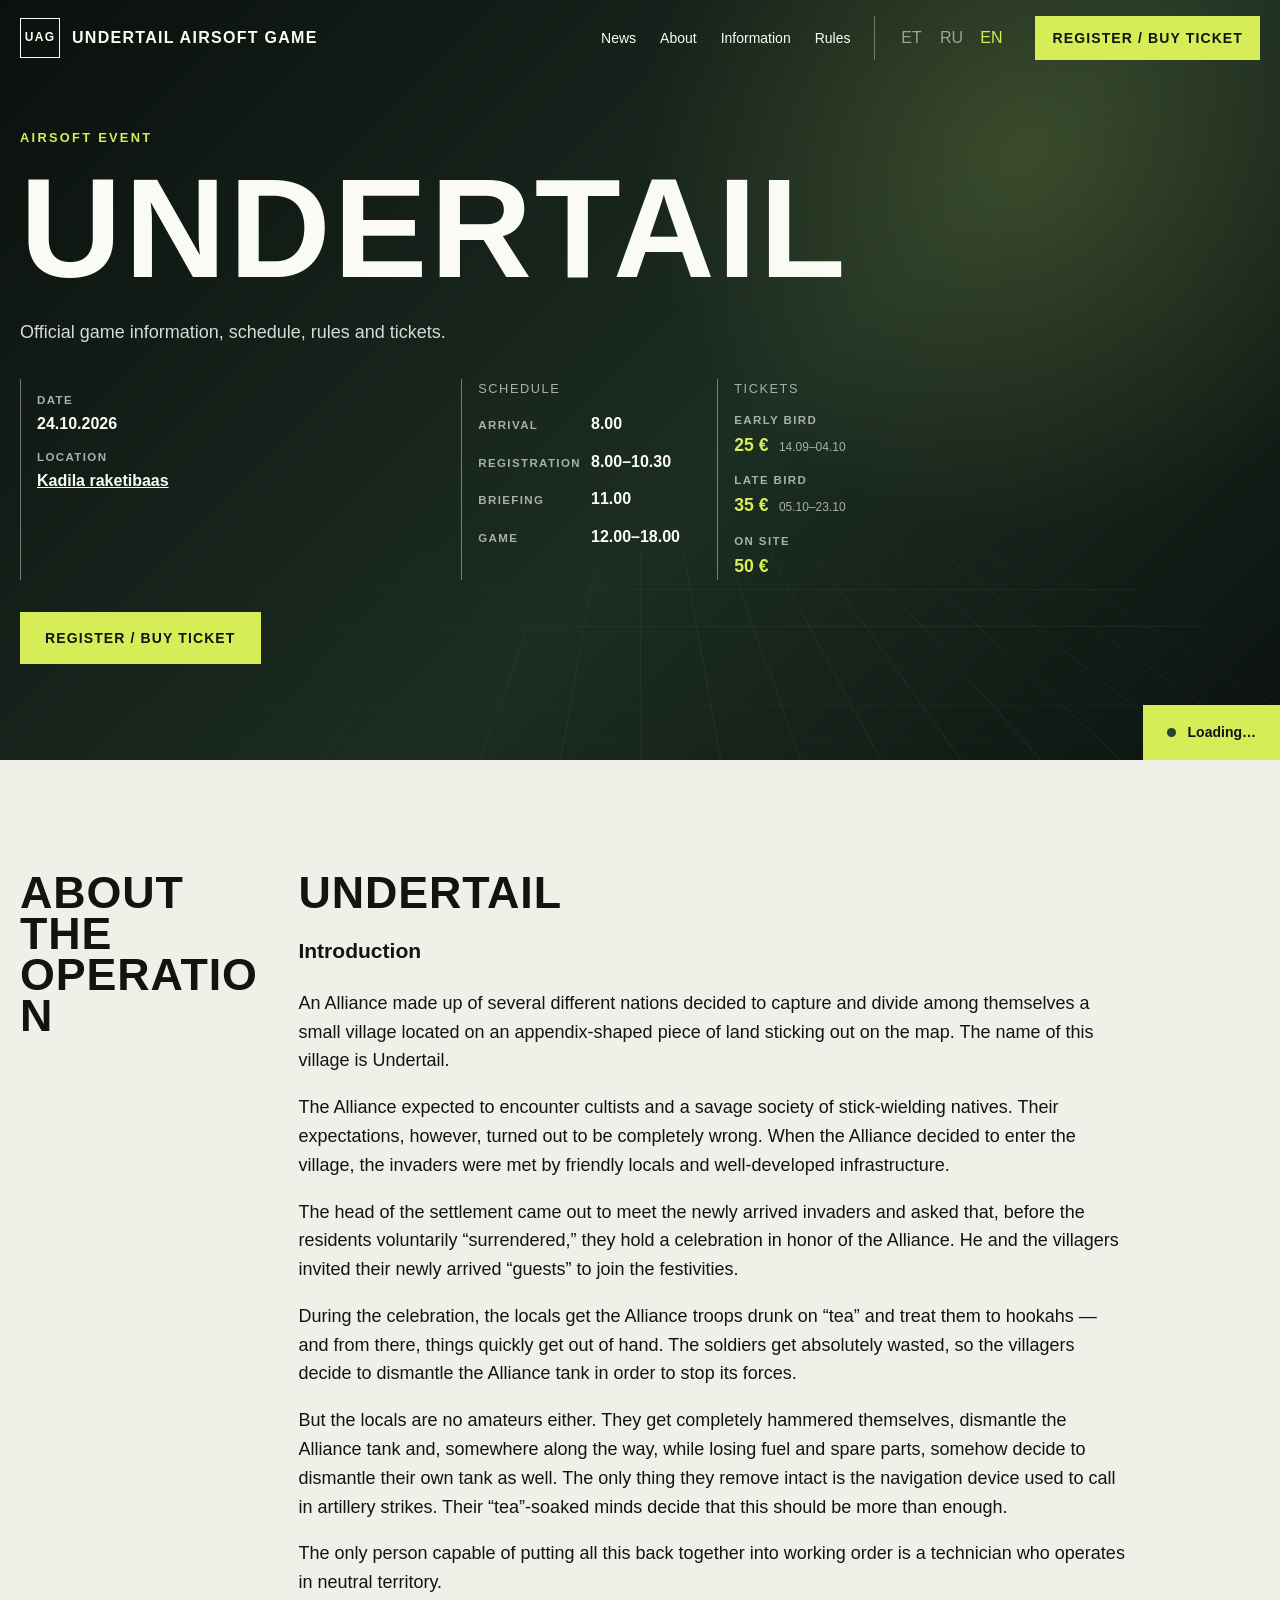
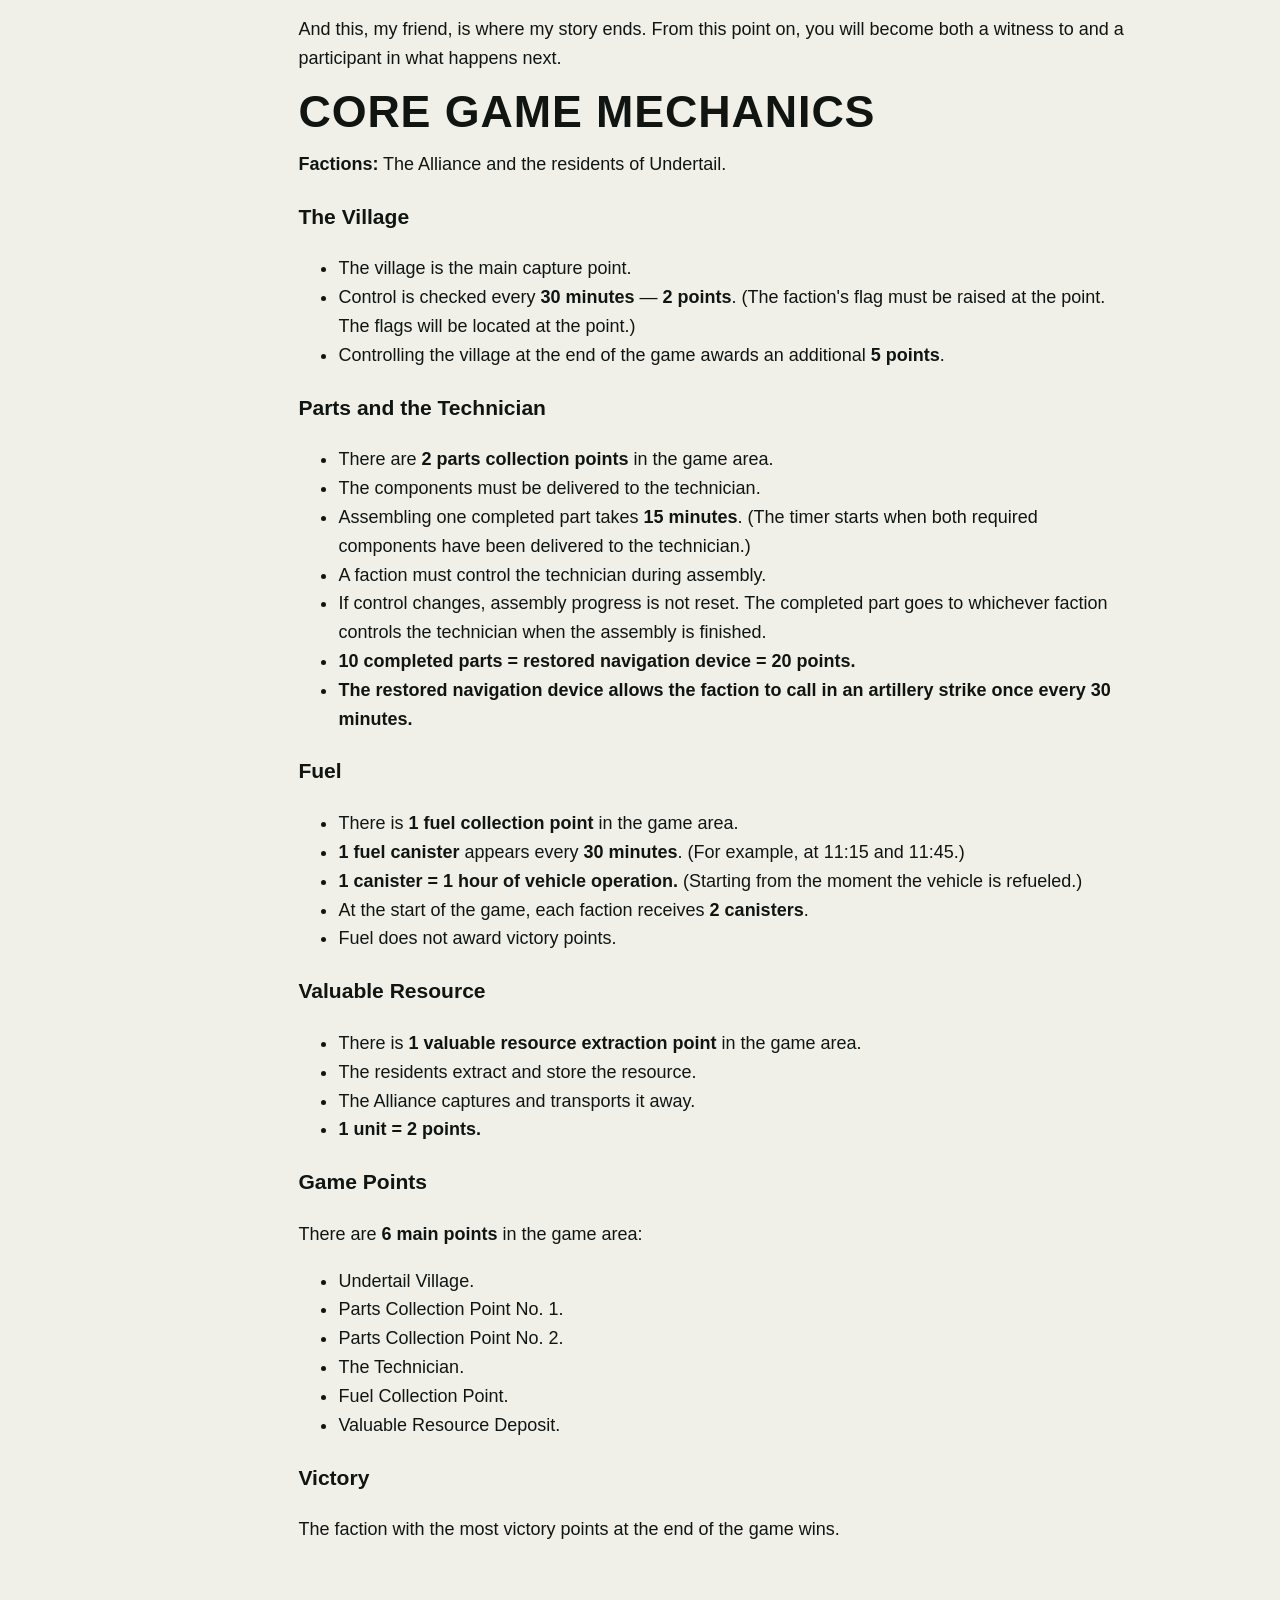
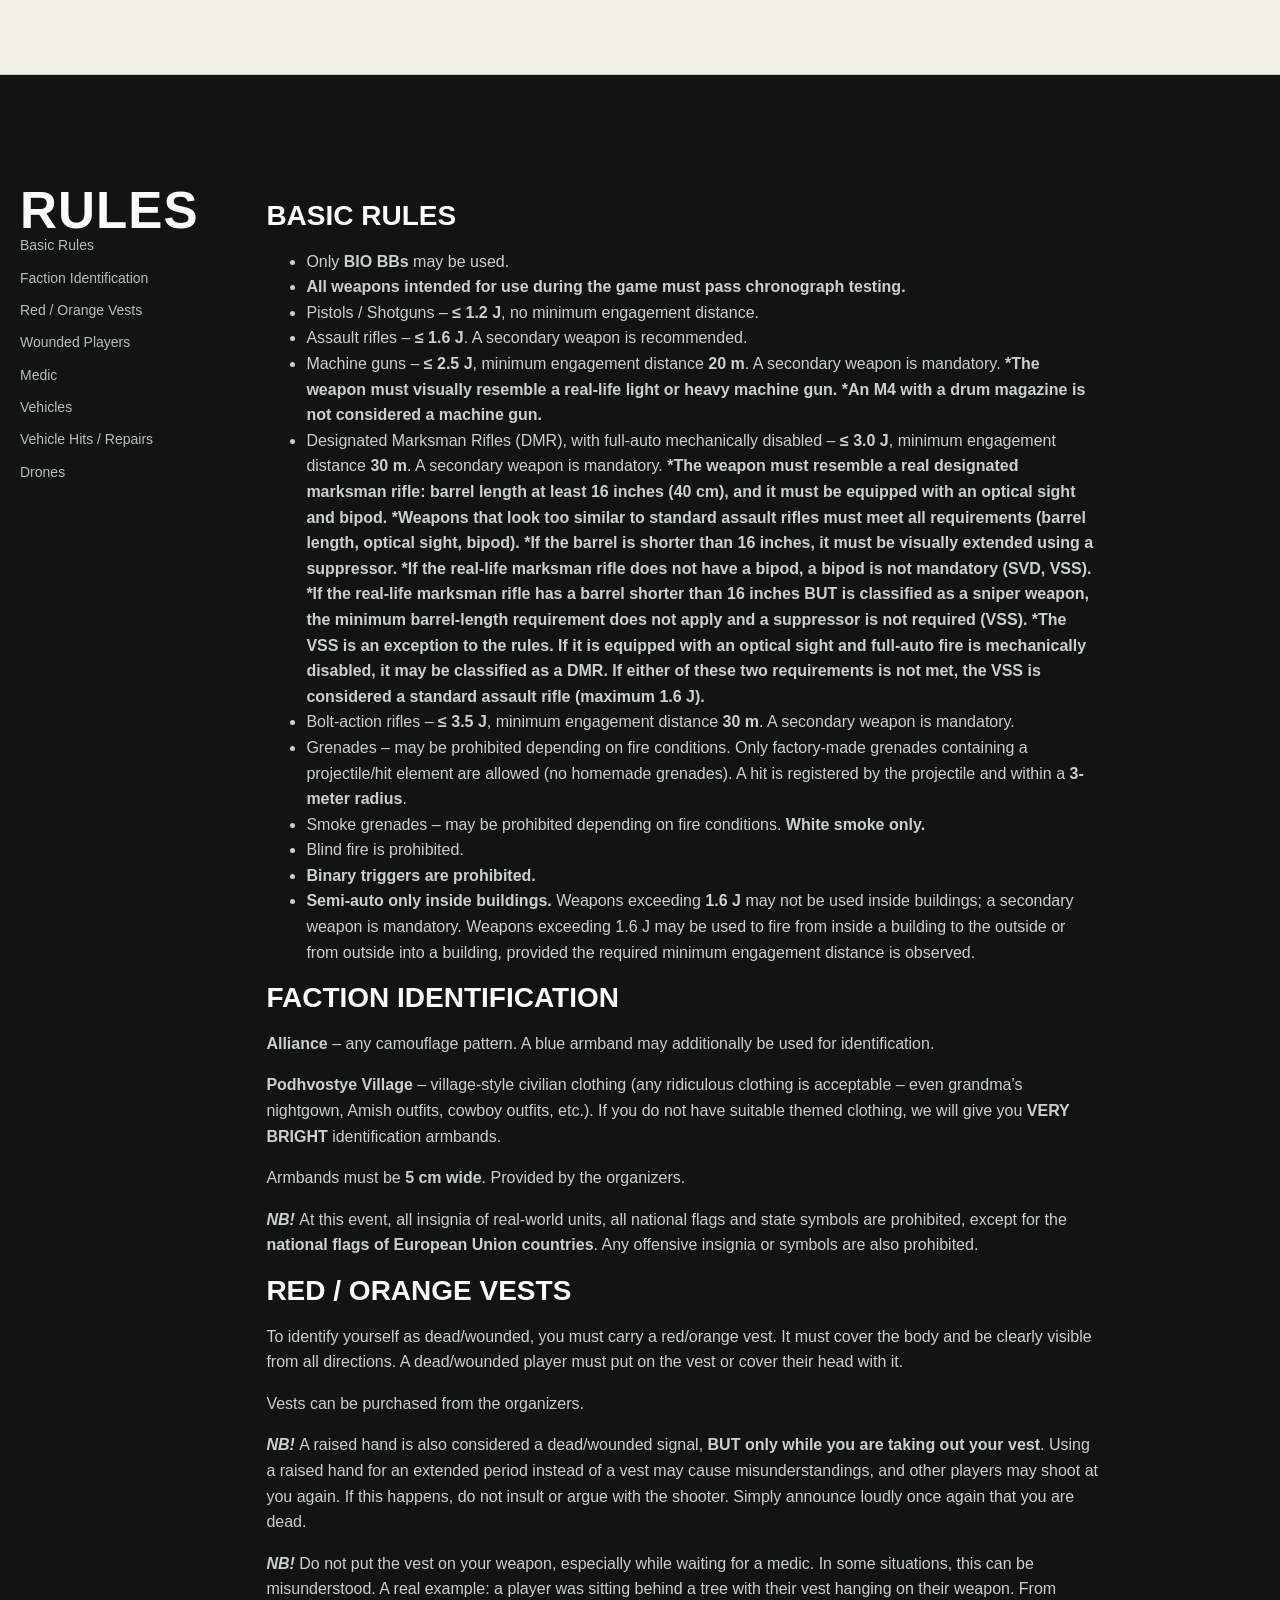
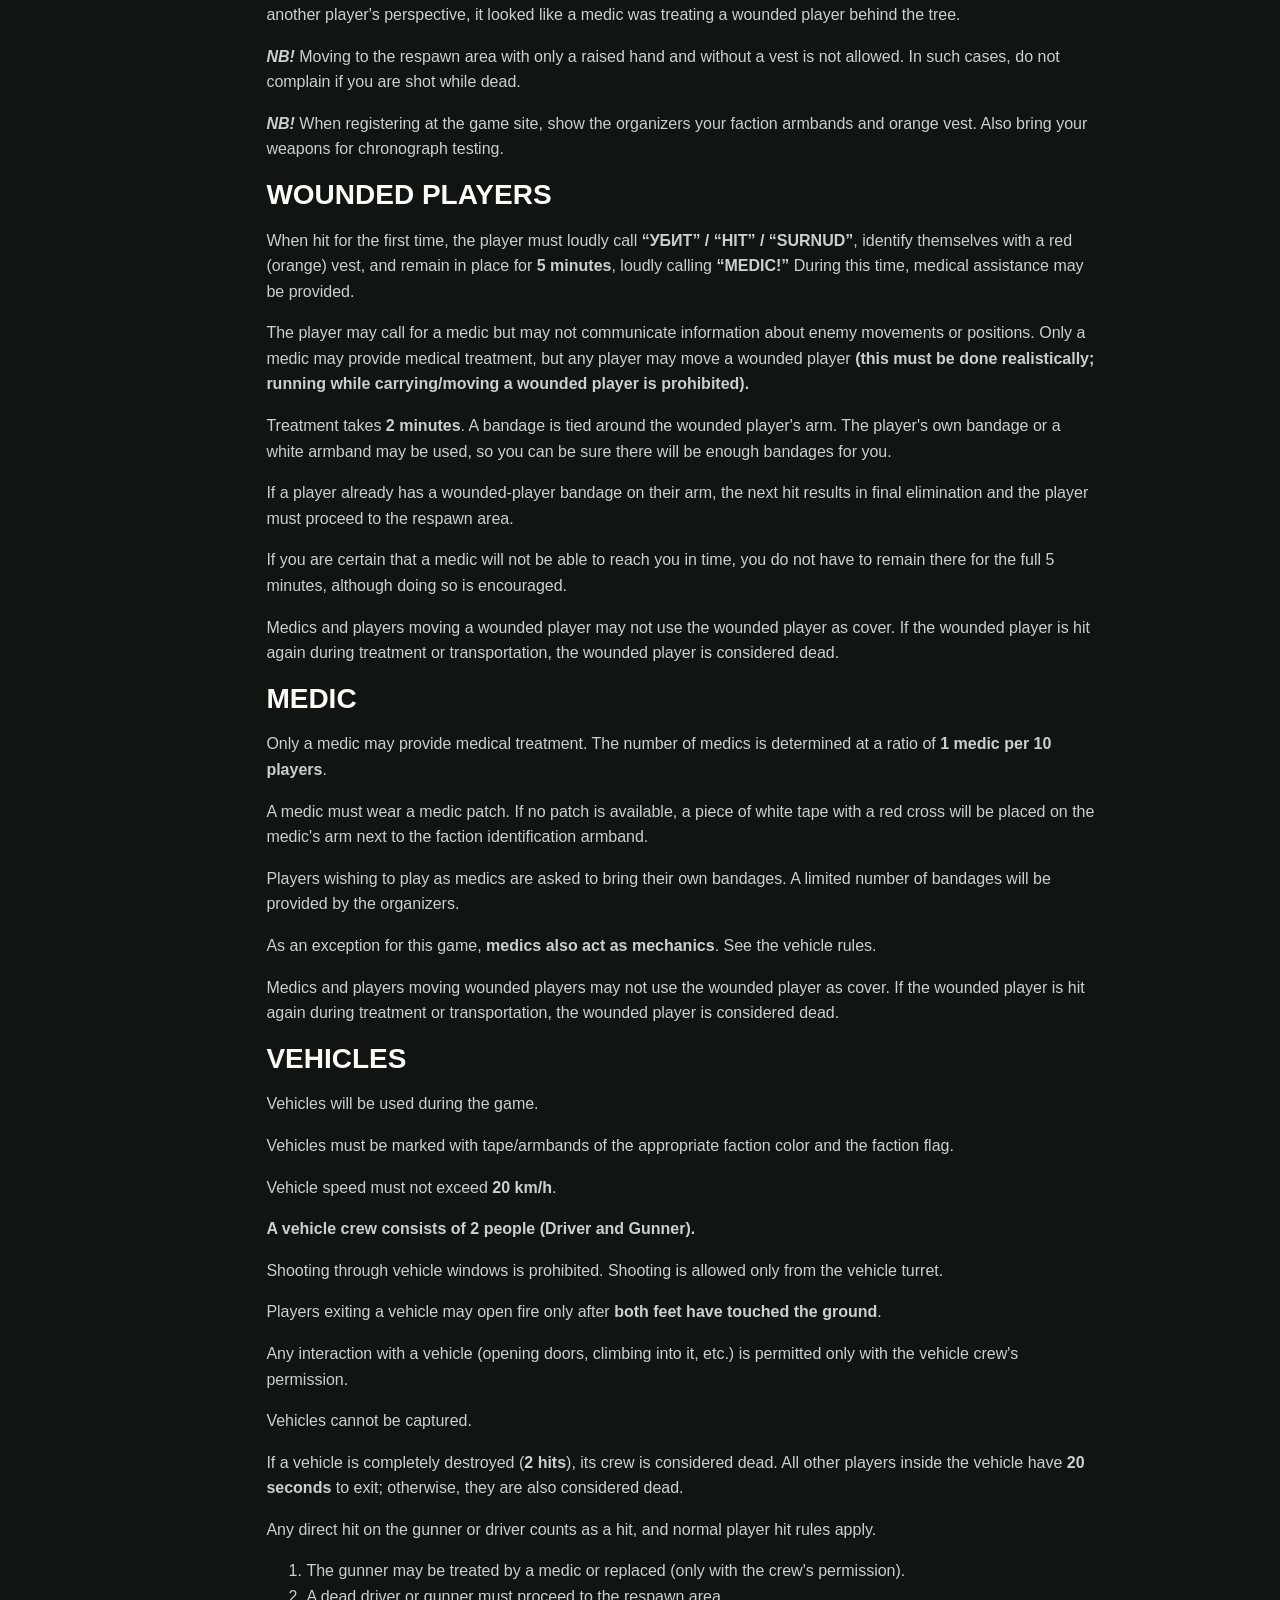
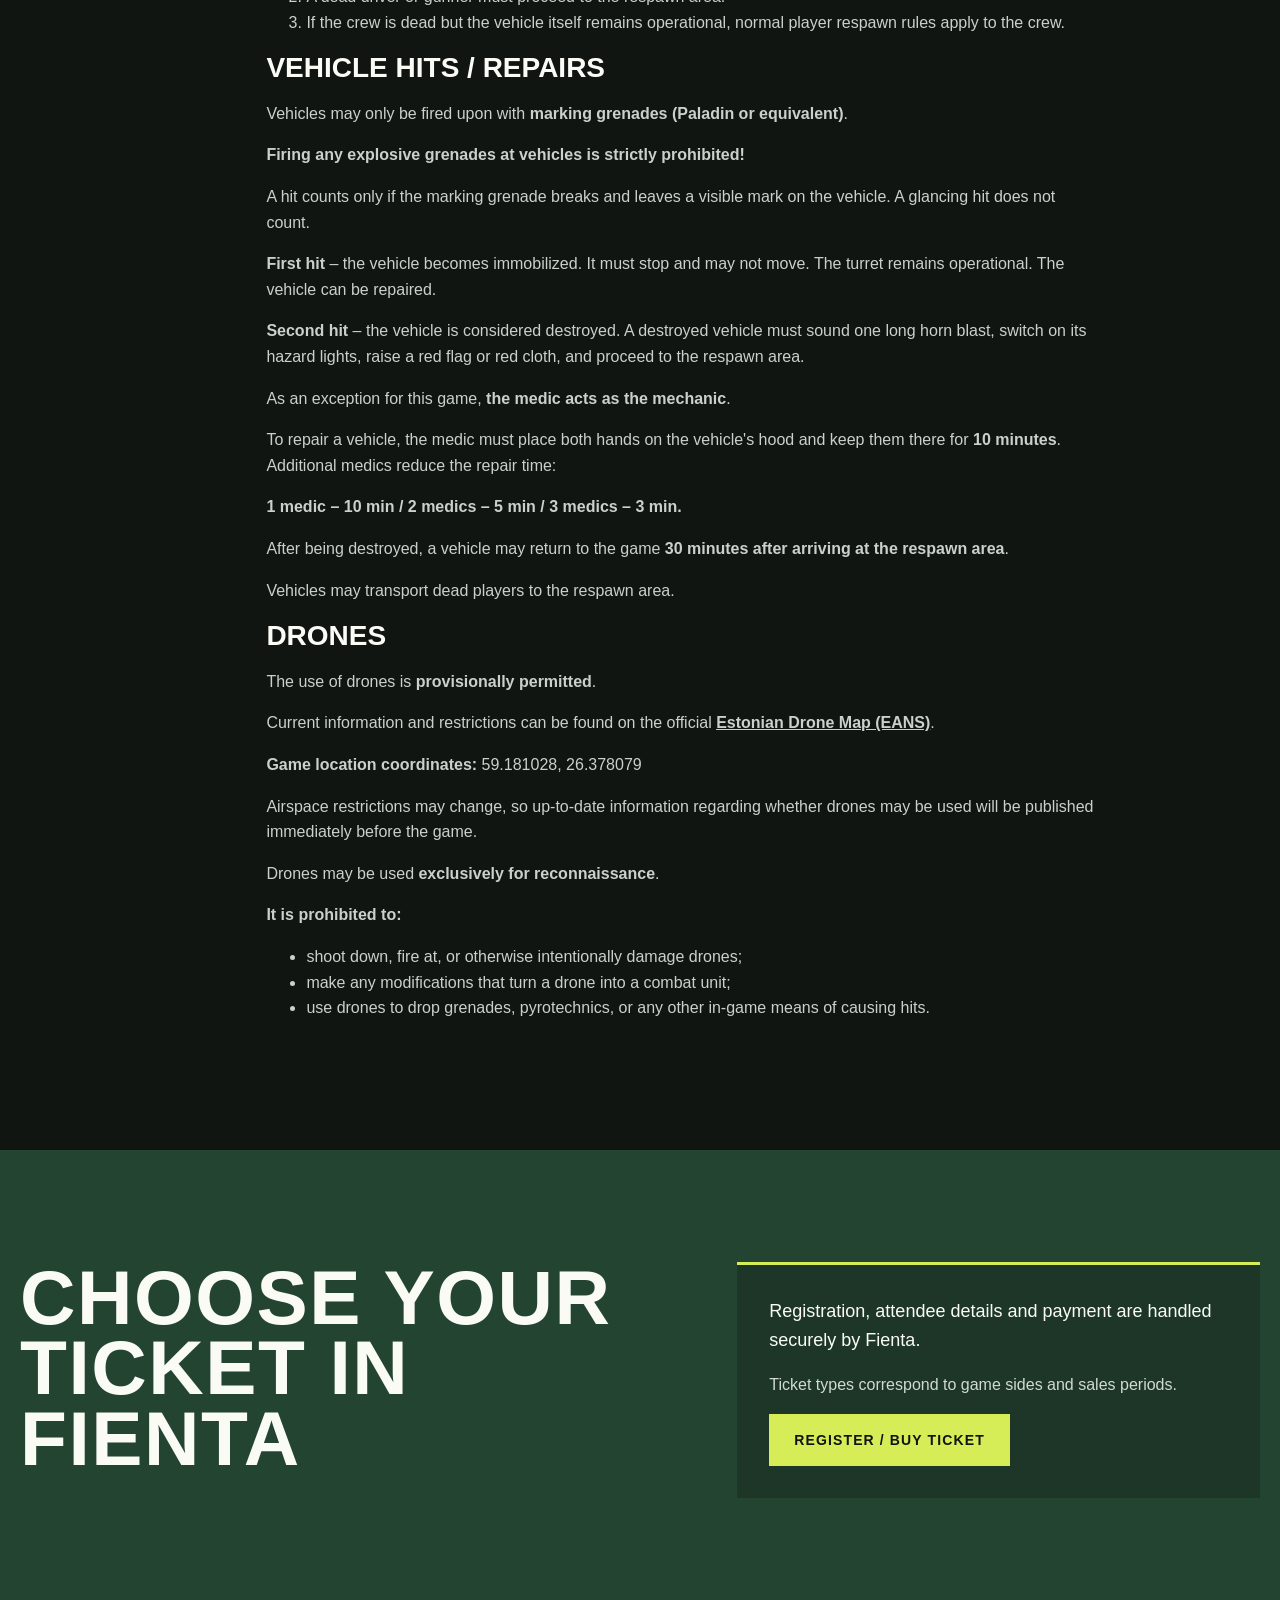
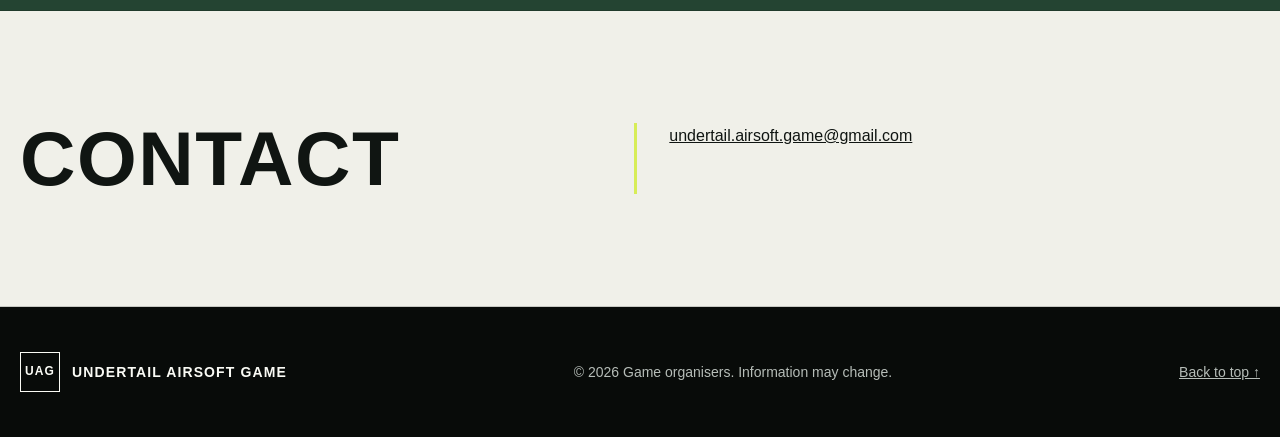
==== commit 3a4057af: "Add files via upload" ====
--- a/GamePage2/index.html
+++ b/GamePage2/index.html
@@ -8,8 +8,27 @@
     <meta property="og:description" content="Official information and registration for the game.">
     <meta property="og:type" content="website">
     <title>Undertale - Airsoft Game</title>
-    <link rel="stylesheet" href="assets/css/main.css?v=0.2.10">
-    <script type="module" src="assets/js/app.js?v=0.2.9"></script>
+    <link rel="stylesheet" href="assets/css/main.css?v=0.2.13">
+    <script>
+      window.fientaAvailabilityState = {
+        received: false,
+        value: null,
+      };
+      window.fientaSettings = {
+        link_selector: 'a[data-fienta-status-source]',
+        onTicketsAvailableReady(element, count) {
+          window.fientaAvailabilityState = {
+            received: true,
+            value: count,
+          };
+          window.dispatchEvent(new CustomEvent('fienta:tickets-available', {
+            detail: count,
+          }));
+        },
+      };
+    </script>
+    <script defer src="https://fienta.com/embed.js"></script>
+    <script type="module" src="assets/js/app.js?v=0.2.12"></script>
   </head>
   <body>
     <a class="skip-link" href="#main">Skip to content</a>
@@ -27,8 +46,9 @@
         <span class="sr-only" data-i18n="menu">Menu</span>
       </button>
 
-      <nav id="main-navigation" class="navigation" aria-label="Main navigation" data-navigation>
-        <a href="#about" data-i18n="navAbout">About</a>
+      <nav id="main-navigation" class="navigation" aria-label="Main navigation" data-navigation>
+        <a href="#news" data-news-navigation data-i18n="navNews">News</a>
+        <a href="#about" data-i18n="navAbout">About</a>
         <a href="#information" data-i18n="navInformation">Information</a>
         <a href="#rules" data-i18n="navRules">Rules</a>
         <div class="language-switcher" aria-label="Language">
@@ -113,17 +133,50 @@
           <span class="status-dot" aria-hidden="true"></span>
           <span data-ticket-status data-i18n="ticketStatusLoading" aria-busy="true">Loading…</span>
         </div>
-      </section>
-
-      <section class="section" id="about">
+      </section>
+
+      <section class="section news-section" id="news" data-content-mode-panel="news" hidden>
+        <div class="shell split-layout news-layout">
+          <div>
+            <h2 data-i18n="newsTitle">News</h2>
+          </div>
+          <div class="prose" data-local-content="news" aria-live="polite">
+            <!-- LOCAL_NEWS_ET_START -->
+            <h3>22.09.2026 Reeglite muudatused</h3>
+            <p>Kallid sõbrad!</p>
+            <p>Oleme teinud reeglitesse mõned väikesed täiendused, mis puudutavad <strong>droonide kasutamist</strong>.</p>
+            <p>Droonide kasutamine on esialgu lubatud.</p>
+            <p>Kehtivat infot ja piiranguid saab vaadata ametlikult <strong>Estonian Drone Map (EANS)</strong> lehelt.</p>
+            <p>
+            <strong>Mängukoha koordinaadid:</strong> 59.181028, 26.378079</p>
+            <p>Õhuruumi kasutamise piirangud võivad muutuda, seetõttu avaldatakse ajakohane info droonide kasutamise võimaluse kohta vahetult enne mängu.</p>
+            <p>Droone on lubatud kasutada <strong>ainult luureks</strong>.</p>
+            <p>
+            <strong>Keelatud on:</strong>
+            </p>
+            <ul>
+            <li>droone alla tulistada, nende pihta tulistada või neid muul viisil tahtlikult kahjustada;</li>
+            <li>teha droonidele muudatusi, mis muudavad need lahinguvahendiks;</li>
+            <li>kasutada droone granaatide, pürotehnika või muude mängus kasutatavate tabamisvahendite heitmiseks.</li>
+            </ul>
+            <!-- LOCAL_NEWS_ET_END -->
+          </div>
+        </div>
+      </section>
+
+      <section class="section" id="about" data-content-mode-panel="details">
         <div class="shell split-layout about-layout">
           <div>
             <h2 data-i18n="aboutTitle">About the operation</h2>
           </div>
           <div class="prose" data-remote-content="description" aria-live="polite">
             <!-- LOCAL_DESCRIPTION_ET_START -->
-            <h2>Undertail</h2>
-            <h3>Sissejuhatus</h3>
+            <h2>
+            <strong>Undertail</strong>
+            </h2>
+            <h3>
+            <strong>Sissejuhatus</strong>
+            </h3>
             <p>Erinevatest riikidest koosnev Allianss otsustas vallutada ja omavahel ära jagada kaardil pimesoole moodi väljaulatuval alal asuva väikese küla. Selle küla nimi on Sabahänna (Undertail).</p>
             <p>Allianss ootas eest leidvat sektante ja keppidega relvastatud metsikut pärismaalaste ühiskonda. Kuid nende ootused osutusid täiesti ekslikuks: kui Allianss otsustas külasse siseneda, kohtasid vallutajad sõbralikke kohalikke elanikke ja hästi arenenud infrastruktuuri.</p>
             <p>Saabunud vallutajatele tuli vastu asula juht, kes palus enne seda, kui elanikud vabatahtlikult „alla annavad“, korraldada Alliansi auks pidu, kuhu tema ja külaelanikud kutsusid äsja saabunud „külalised“.</p>
@@ -131,47 +184,79 @@
             <p>Kuid ka kohalikud ei jää maha — nad joovad end samuti täiesti täis, võtavad Alliansi tanki juppideks ning selle käigus, kaotades kütust ja varuosi, võtavad mingil põhjusel lahti ka omaenda tanki. Alles jäetakse ainult navigatsiooniseade, mis võimaldab suunata suurtükiväe tulelööke. „Teest“ läbi imbunud teadvus ütles asjaosalistele, et sellest täiesti piisab.</p>
             <p>Kõik selle uuesti töökorda kokku panna suudab ainult tehnik, kes tegutseb neutraalsel territooriumil.</p>
             <p>Siin lõpeb minu lugu, sõber. Edasiste sündmuste tunnistajaks ja osaliseks saad juba sina.</p>
-            <h2>Peamised mängumehaanikad</h2>
-            <p>Pooled: Allianss ja Sabahänna (Undertail) elanikud.</p>
-            <h3>Küla</h3>
-            <p>• Küla on peamine vallutuspunkt.</p>
-            <p>• Kontrolli kontrollitakse iga 30 minuti järel — 2 punkti. (Punktis peab olema üles pandud poole lipp. Lipud asuvad punktis.)</p>
-            <p>• Küla kontrollimine mängu lõppemise hetkel annab lisaks 5 punkti.</p>
-            <h3>Detailid ja tehnik</h3>
-            <p>• Mängualal asub 2 detailide hankimise punkti.</p>
-            <p>• Komponendid tuleb toimetada tehnikule.</p>
-            <p>• Ühe valmis detaili kokkupanek võtab 15 minutit. (Aega hakatakse arvestama hetkest, mil mõlemad detailid on tehnikule toimetatud.)</p>
-            <p>• Pool peab kokkupaneku ajal tehnikut kontrollima.</p>
-            <p>• Kontrolli vahetumisel kokkupaneku progress ei nullitu. Detaili saab pool, kes kontrollib tehnikut kokkupaneku lõppemise hetkel.</p>
-            <p>• 10 valmis detaili = taastatud navigatsiooniseade = 20 punkti.</p>
-            <p>• Taastatud navigatsiooniseade võimaldab tellida suurtükiväe tulelöögi üks kord iga 30 minuti järel.</p>
-            <h3>Kütus</h3>
-            <p>• Mängualal asub 1 kütuse hankimise punkt.</p>
-            <p>• Iga 30 minuti järel ilmub sinna 1 kanister. (Näiteks kell 11:15 ja 11:45.)</p>
-            <p>• 1 kanister = 1 tund sõiduki tööaega. (Alates tankimise hetkest.)</p>
-            <p>• Mängu alguses saab kumbki pool 2 kanistrit.</p>
-            <p>• Kütus võidupunkte ei anna.</p>
-            <h3>Väärtuslik maavara</h3>
-            <p>• Mängualal asub 1 väärtusliku maavara kaevandamise punkt.</p>
-            <p>• Elanikud kaevandavad ja säilitavad maavara.</p>
-            <p>• Allianss vallutab selle ja veab ära.</p>
-            <p>• 1 ühik = 2 punkti.</p>
-            <h3>Mängupunktid</h3>
-            <p>Mängualal on kokku 6 peamist punkti:</p>
-            <p>• Sabahänna (Undertail) küla.</p>
-            <p>• Detailide punkt nr 1.</p>
-            <p>• Detailide punkt nr 2.</p>
-            <p>• Tehnik.</p>
-            <p>• Kütusepunkt.</p>
-            <p>• Väärtusliku maavara leiukoht.</p>
-            <h3>Võit</h3>
+            <h2>
+            <strong>Peamised mängumehaanikad</strong>
+            </h2>
+            <p>
+            <strong>Pooled:</strong> Allianss ja Sabahänna (Undertail) elanikud.</p>
+            <h3>
+            <strong>Küla</strong>
+            </h3>
+            <ul>
+            <li>Küla on peamine vallutuspunkt.</li>
+            <li>Kontrolli kontrollitakse iga <strong>30 minuti</strong> järel — <strong>2 punkti</strong>. (Punktis peab olema üles pandud poole lipp. Lipud asuvad punktis.)</li>
+            <li>Küla kontrollimine mängu lõppemise hetkel annab lisaks <strong>5 punkti</strong>.</li>
+            </ul>
+            <h3>
+            <strong>Detailid ja tehnik</strong>
+            </h3>
+            <ul>
+            <li>Mängualal asub <strong>2 detailide hankimise punkti</strong>.</li>
+            <li>Komponendid tuleb toimetada tehnikule.</li>
+            <li>Ühe valmis detaili kokkupanek võtab <strong>15 minutit</strong>. (Aega hakatakse arvestama hetkest, mil mõlemad detailid on tehnikule toimetatud.)</li>
+            <li>Pool peab kokkupaneku ajal tehnikut kontrollima.</li>
+            <li>Kontrolli vahetumisel kokkupaneku progress ei nullitu. Detaili saab pool, kes kontrollib tehnikut kokkupaneku lõppemise hetkel.</li>
+            <li>
+            <strong>10 valmis detaili = taastatud navigatsiooniseade = 20 punkti.</strong>
+            </li>
+            <li>
+            <strong>Taastatud navigatsiooniseade võimaldab tellida suurtükiväe tulelöögi üks kord iga 30 minuti järel.</strong>
+            </li>
+            </ul>
+            <h3>
+            <strong>Kütus</strong>
+            </h3>
+            <ul>
+            <li>Mängualal asub <strong>1 kütuse hankimise punkt</strong>.</li>
+            <li>Iga <strong>30 minuti</strong> järel ilmub sinna 1 kanister. (Näiteks kell 11:15 ja 11:45.)</li>
+            <li>
+            <strong>1 kanister = 1 tund sõiduki tööaega.</strong> (Alates tankimise hetkest.)</li>
+            <li>Mängu alguses saab kumbki pool <strong>2 kanistrit</strong>.</li>
+            <li>Kütus võidupunkte ei anna.</li>
+            </ul>
+            <h3>
+            <strong>Väärtuslik maavara</strong>
+            </h3>
+            <ul>
+            <li>Mängualal asub <strong>1 väärtusliku maavara kaevandamise punkt</strong>.</li>
+            <li>Elanikud kaevandavad ja säilitavad maavara.</li>
+            <li>Allianss vallutab selle ja veab ära.</li>
+            <li>
+            <strong>1 ühik = 2 punkti.</strong>
+            </li>
+            </ul>
+            <h3>
+            <strong>Mängupunktid</strong>
+            </h3>
+            <p>Mängualal on kokku <strong>6 peamist punkti</strong>:</p>
+            <ul>
+            <li>Sabahänna (Undertail) küla.</li>
+            <li>Detailide punkt nr 1.</li>
+            <li>Detailide punkt nr 2.</li>
+            <li>Tehnik.</li>
+            <li>Kütusepunkt.</li>
+            <li>Väärtusliku maavara leiukoht.</li>
+            </ul>
+            <h3>
+            <strong>Võit</strong>
+            </h3>
             <p>Võidab pool, kellel on mängu lõpuks kõige rohkem võidupunkte.</p>
             <!-- LOCAL_DESCRIPTION_ET_END -->
           </div>
         </div>
       </section>
 
-      <section class="section rules-section" id="rules">
+      <section class="section rules-section" id="rules" data-content-mode-panel="details">
         <div class="shell rules-layout">
           <aside>
             <h2 data-i18n="rulesTitle">Rules</h2>
@@ -179,82 +264,150 @@
           </aside>
           <div class="rules-content" data-remote-content="rules" aria-live="polite">
             <!-- LOCAL_RULES_ET_START -->
-            <h3>Põhireeglid</h3>
-            <p>• Kasutada võib ainult BIO-kuule.</p>
-            <p>• Kõik relvad, mida plaanitakse mängul kasutada, peavad läbima kronograafikontrolli.</p>
-            <p>• Püstolid / haavlipüssid – ≤ 1,2 J, minimaalset laskekaugust ei ole.</p>
-            <p>• Automaadid (ründerelvad) – ≤ 1,6 J. Sekundaarrelv on soovitatav.</p>
-            <p>• Kuulipildujad – ≤ 2,5 J, minimaalne laskekaugus 20 m. Sekundaarrelv on kohustuslik.-*Relv peab väliselt sarnanema reaalselt eksisteeriva kerge- või raskekuulipildujaga.-*M4 trummelsalvega ei ole kuulipilduja.</p>
-            <p>• Marksman-relvad (DMR), mille automaattuli on mehaaniliselt välja lülitatud – ≤ 3,0 J, minimaalne laskekaugus 30 m. Sekundaarrelv on kohustuslik.-*Relv peab välja nägema nagu reaalne marksman-relv: raua pikkus vähemalt 16 tolli (40 cm), paigaldatud peab olema optiline sihik ja harkjalg.+            <h3>
+            <strong>Põhireeglid</strong>
+            </h3>
+            <ul>
+            <li>Kasutada võib ainult <strong>BIO-kuule</strong>.</li>
+            <li>
+            <strong>Kõik relvad, mida plaanitakse mängul kasutada, peavad läbima kronograafikontrolli.</strong>
+            </li>
+            <li>Püstolid / haavlipüssid – <strong>≤ 1,2 J</strong>, minimaalset laskekaugust ei ole.</li>
+            <li>Automaadid (ründerelvad) – <strong>≤ 1,6 J</strong>. Sekundaarrelv on soovitatav.</li>
+            <li>Kuulipildujad – <strong>≤ 2,5 J</strong>, minimaalne laskekaugus <strong>20 m</strong>. Sekundaarrelv on kohustuslik.+<strong>*Relv peab väliselt sarnanema reaalselt eksisteeriva kerge- või raskekuulipildujaga.+*M4 trummelsalvega ei ole kuulipilduja.</strong>
+            </li>
+            <li>Marksman-relvad (DMR), mille automaattuli on mehaaniliselt välja lülitatud – <strong>≤ 3,0 J</strong>, minimaalne laskekaugus <strong>30 m</strong>. Sekundaarrelv on kohustuslik.+<strong>*Relv peab välja nägema nagu reaalne marksman-relv: raua pikkus vähemalt 16 tolli (40 cm), paigaldatud peab olema optiline sihik ja harkjalg. *Relvad, mis sarnanevad liiga palju tavaliste ründerelvadega, peavad vastama kõigile nõuetele (raua pikkus, optiline sihik, harkjalg). *Kui raua pikkus on alla 16 tolli, tuleb seda visuaalselt pikendada summuti abil. *Kui reaalsel marksman-relval ei ole harkjalga, ei ole harkjalg kohustuslik (SVD, VSS). *Kui reaalse marksman-relva raua pikkus on alla 16 tolli, KUID seda klassifitseeritakse snaiprirelvana, ei kohaldata minimaalse rauapikkuse nõuet ja summutit ei ole vaja (VSS).-*VSS on erand. Kui sellele on paigaldatud optiline sihik ja automaattuli on mehaaniliselt välja lülitatud, võib seda klassifitseerida marksman-relvaks. Kui üks neist kahest tingimusest ei ole täidetud, käsitletakse VSS-i tavalise ründerelvana (≤ 1,6 J).</p>
-            <p>• Poltlukuga snaiprirelvad – ≤ 3,5 J, minimaalne laskekaugus 30 m. Sekundaarrelv on kohustuslik.</p>
-            <p>• Granaadid – sõltuvalt tuleohust võivad olla keelatud. Lubatud on ainult tehases toodetud granaadid, millel on tabav element (isetehtud granaadid on keelatud). Tabamus loetakse tabava elemendi järgi ning 3 meetri raadiuses.</p>
-            <p>• Suits – sõltuvalt tuleohust võib olla keelatud. Lubatud on ainult valge suits.</p>
-            <p>• Pimetuli on keelatud.</p>
-            <p>• Binaarne päästik on keelatud.</p>
-            <p>• Hoonetes on lubatud ainult üksiktuli. Relvi, mille energia ületab 1,6 J, ei tohi hoonetes kasutada; sekundaarrelv on kohustuslik. Üle 1,6 J relvaga võib tulistada hoonest välja või väljast hoonesse, järgides kohustuslikku minimaalset laskekaugust.</p>
-            <h3>Poolte tähistus</h3>
-            <p>Allianss – mis tahes kamuflaaž. Lisaks võib kasutada sinist linti.</p>
-            <p>Podhvostje küla – külastiilis tsiviilriietus (igasugune absurdne riietus – kasvõi vanaema öösärk, amišid, kauboid jne). Kui sobivat riietust ei ole, seome teile külge VÄGA ERKSAD lindid.</p>
-            <p>Lintide laius peab olema 5 cm. Anname korraldajate poolt.</p>
-            <p>NB! Sellel üritusel on keelatud kõik reaalselt eksisteerivate üksuste embleemid, kõik riigilipud ja riiklik sümboolika, välja arvatud Euroopa Liidu riikide riigilipud. Samuti on keelatud igasugused solvava sisuga embleemid.</p>
-            <h3>Punased/oranžid vestid</h3>
+*VSS on erand. Kui sellele on paigaldatud optiline sihik ja automaattuli on mehaaniliselt välja lülitatud, võib seda klassifitseerida marksman-relvaks. Kui üks neist kahest tingimusest ei ole täidetud, käsitletakse VSS-i tavalise ründerelvana (≤ 1,6 J).</strong>
+            </li>
+            <li>Poltlukuga snaiprirelvad – <strong>≤ 3,5 J</strong>, minimaalne laskekaugus <strong>30 m</strong>. Sekundaarrelv on kohustuslik.</li>
+            <li>Granaadid – sõltuvalt tuleohust võivad olla keelatud. Lubatud on ainult tehases toodetud granaadid, millel on tabav element (isetehtud granaadid on keelatud). Tabamus loetakse tabava elemendi järgi ning <strong>3 meetri raadiuses</strong>.</li>
+            <li>Suits – sõltuvalt tuleohust võib olla keelatud. Lubatud on ainult <strong>valge suits</strong>.</li>
+            <li>Pimetuli on keelatud.</li>
+            <li>
+            <strong>Binaarne päästik on keelatud.</strong>
+            </li>
+            <li>
+            <strong>Hoonetes on lubatud ainult üksiktuli.</strong> Relvi, mille energia ületab <strong>1,6 J</strong>, ei tohi hoonetes kasutada; sekundaarrelv on kohustuslik. Üle 1,6 J relvaga võib tulistada hoonest välja või väljast hoonesse, järgides kohustuslikku minimaalset laskekaugust.</li>
+            </ul>
+            <h3>
+            <strong>Poolte tähistus</strong>
+            </h3>
+            <p>
+            <strong>Allianss</strong> – mis tahes kamuflaaž. Lisaks võib kasutada sinist linti.</p>
+            <p>
+            <strong>Podhvostje küla</strong> – külastiilis tsiviilriietus (igasugune absurdne riietus – kasvõi vanaema öösärk, amišid, kauboid jne). Kui sobivat temaatilist riietust ei ole, seome teile külge <strong>VÄGA ERKSAD</strong> lindid.</p>
+            <p>Lintide laius peab olema <strong>5 cm</strong>. Lindid annavad korraldajad.</p>
+            <p>
+            <em>
+            <strong>NB!</strong>
+            </em> Sellel üritusel on keelatud kõik reaalselt eksisteerivate üksuste embleemid, kõik riigilipud ja riiklik sümboolika, välja arvatud <strong>Euroopa Liidu riikide riigilipud</strong>. Samuti on keelatud igasugused solvava sisuga embleemid.</p>
+            <h3>
+            <strong>Punased/oranžid vestid</strong>
+            </h3>
             <p>End surnuks või haavatuks märkimiseks peab mängijal kaasas olema punane/oranž vest, mis katab keha ning on nähtav igast küljest. Surnud/haavatud mängija paneb vesti selga või katab sellega pea.</p>
             <p>Veste saab osta korraldajatelt.</p>
-            <p>NB! Tõstetud käsi loetakse samuti surnud/haavatud mängija märgiks, KUID ainult selleks ajaks, kui te vesti välja võtate. Kui kasutate tõstetud kätt pikemat aega surnuna märkimiseks, võib tekkida arusaamatus ja teie pihta võidakse uuesti tulistada. Sellises olukorras ärge solvake ega sõimake tulistajat – andke lihtsalt uuesti valjult teada, et olete surnud.</p>
-            <p>NB! Ärge pange vesti relva peale, eriti kui ootate meedikut. Mõnes olukorras võidakse seda valesti mõista. Näide reaalsest olukorrast: mängija istus puu taga ja riputas vesti relvale; teisele mängijale tundus, et meedik ravib puu taga haavatut.</p>
-            <p>NB! Surnualasse liikumine ainult tõstetud käega ja ilma vestita ei ole lubatud. Sellisel juhul ärge kurtke, kui surnud mängija pihta tulistatakse.</p>
-            <p>NB! Polügoonil registreerimisel näidake korraldajatele poole tunnuslinte ja oranži vesti. Võtke kaasa ka relvad kronograafikontrolliks.</p>
-            <h3>Haavatud</h3>
-            <p>Esimese tabamuse korral hüüab mängija valjult „УБИТ“ / „HIT“ / „SURNUD“, märgib ennast punase (oranži) vestiga ning jääb 5 minutiks oma kohale, hüüdes samal ajal valjult „MEEDIK!“. Selle aja jooksul võib talle osutada meditsiinilist abi.</p>
-            <p>Mängija võib kutsuda meedikut, kuid ei tohi edastada infot vastase liikumise ega positsioonide kohta. Ravi võib osutada ainult meedik, kuid haavatut võivad transportida kõik mängijad (see peab toimuma realistlikult; haavatuga joosta ei tohi).</p>
-            <p>Ravi kestab 2 minutit. Haavatule seotakse ümber käe side. Kasutada võib mängija isiklikku sidet või valget paela – nii saate olla kindlad, et teie jaoks jätkub sidemeid.</p>
+            <p>
+            <em>
+            <strong>NB!</strong>
+            </em> Tõstetud käsi loetakse samuti surnud/haavatud mängija märgiks, <strong>KUID ainult selleks ajaks, kui te vesti välja võtate</strong>. Kui kasutate tõstetud kätt pikemat aega surnuna märkimiseks, võib tekkida arusaamatus ja teie pihta võidakse uuesti tulistada. Sellises olukorras ärge solvake ega sõimake tulistajat – andke lihtsalt uuesti valjult teada, et olete surnud.</p>
+            <p>
+            <em>
+            <strong>NB!</strong>
+            </em> Ärge pange vesti relva peale, eriti kui ootate meedikut. Mõnes olukorras võidakse seda valesti mõista. Näide reaalsest olukorrast: mängija istus puu taga ja riputas vesti relvale; teisele mängijale tundus, et meedik ravib puu taga haavatut.</p>
+            <p>
+            <em>
+            <strong>NB!</strong>
+            </em> Surnualasse liikumine ainult tõstetud käega ja ilma vestita ei ole lubatud. Sellisel juhul ärge kurtke, kui surnud mängija pihta tulistatakse.</p>
+            <p>
+            <em>
+            <strong>NB!</strong>
+            </em> Polügoonil registreerimisel näidake korraldajatele poole tunnuslinte ja oranži vesti. Võtke kaasa ka relvad kronograafikontrolliks.</p>
+            <h3>
+            <strong>Haavatud</strong>
+            </h3>
+            <p>Esimese tabamuse korral hüüab mängija valjult <strong>„УБИТ“ / „HIT“ / „SURNUD“</strong>, märgib ennast punase (oranži) vestiga ning jääb <strong>5 minutiks</strong> oma kohale, hüüdes samal ajal valjult <strong>„MEEDIK!“</strong>. Selle aja jooksul võib talle osutada meditsiinilist abi.</p>
+            <p>Mängija võib kutsuda meedikut, kuid ei tohi edastada infot vastase liikumise ega positsioonide kohta. Ravi võib osutada ainult meedik, kuid haavatut võivad transportida kõik mängijad <strong>(see peab toimuma realistlikult; haavatuga joosta ei tohi).</strong>
+            </p>
+            <p>Ravi kestab <strong>2 minutit</strong>. Haavatule seotakse ümber käe side. Kasutada võib mängija isiklikku sidet või valget paela – nii saate olla kindlad, et teie jaoks jätkub sidemeid.</p>
             <p>Kui mängijal on juba haavatusside käel, tähendab järgmine tabamus lõplikku surma ning mängija läheb surnualasse.</p>
             <p>Kui olete kindel, et meedik ei jõua teid aidata, ei pea te 5 minutit ootama, kuigi see on soovitatav.</p>
             <p>Meedikutel ja haavatut transportivatel mängijatel on keelatud kasutada haavatut varjena. Kui ravi või transportimise ajal saab haavatu uuesti tabamuse, loetakse ta surnuks.</p>
-            <h3>Meedik</h3>
-            <p>Ainult meedik võib osutada meditsiinilist abi. Meedikute arv määratakse suhtega 1 meedik 10 mängija kohta.</p>
+            <h3>
+            <strong>Meedik</strong>
+            </h3>
+            <p>Ainult meedik võib osutada meditsiinilist abi. Meedikute arv määratakse suhtega <strong>1 meedik 10 mängija kohta</strong>.</p>
             <p>Meedikul peab olema meediku embleem. Selle puudumisel pannakse meedikule käele, poole tunnuslindi kõrvale, punase ristiga valge teip.</p>
             <p>Mängijatel, kes soovivad mängida meedikuna, palume hoolitseda sidemete olemasolu eest. Teatud koguse sidemeid annavad korraldajad.</p>
-            <p>Erandina täidavad meedikud sellel mängul ka mehaanikute rolli. Vaata sõidukite reegleid.</p>
-            <p>Meedikutel ja haavatut transportivatel mängijatel on keelatud kasutada haavatut varjena. Kui transportimise ajal saab mängija uuesti tabamuse, loetakse meedik / transportiv mängija surnuks või haavatuks.</p>
-            <h3>Sõidukid</h3>
+            <p>Erandina täidavad meedikud sellel mängul ka <strong>mehaanikute rolli</strong>. Vaata sõidukite reegleid.</p>
+            <p>Meedikutel ja haavatut transportivatel mängijatel on keelatud kasutada haavatut varjena. Kui ravi või transportimise ajal saab haavatu uuesti tabamuse, loetakse ta surnuks.</p>
+            <h3>
+            <strong>Sõidukid</strong>
+            </h3>
             <p>Mängul kasutatakse sõidukeid.</p>
             <p>Sõidukid peavad olema tähistatud vastava poole värvi lintide ja poole lipuga.</p>
-            <p>Sõiduki kiirus ei tohi ületada 20 km/h.</p>
-            <p>Sõiduki meeskond koosneb 2 inimesest (juht ja laskur).</p>
+            <p>Sõiduki kiirus ei tohi ületada <strong>20 km/h</strong>.</p>
+            <p>
+            <strong>Sõiduki meeskond koosneb 2 inimesest (juht ja laskur).</strong>
+            </p>
             <p>Sõiduki akendest tulistamine on keelatud. Tulistada võib ainult sõiduki tornist.</p>
-            <p>Sõidukist väljuv mängija võib avada tule alles siis, kui mõlemad jalad puudutavad maad.</p>
+            <p>Sõidukist väljuv mängija võib avada tule alles siis, kui <strong>mõlemad jalad puudutavad maad</strong>.</p>
             <p>Igasugune sõidukiga suhtlemine (uste avamine, sõidukisse ronimine jne) toimub ainult sõiduki meeskonna loal.</p>
             <p>Sõidukite hõivamist ei ole ette nähtud.</p>
-            <p>Kui sõiduk hävitatakse täielikult (2 tabamust), loetakse selle meeskond surnuks. Kõigil teistel sõidukis olevatel mängijatel on 20 sekundit sõidukist väljumiseks, vastasel juhul loetakse ka nemad surnuks.</p>
+            <p>Kui sõiduk hävitatakse täielikult (<strong>2 tabamust</strong>), loetakse selle meeskond surnuks. Kõigil teistel sõidukis olevatel mängijatel on <strong>20 sekundit</strong> sõidukist väljumiseks, vastasel juhul loetakse ka nemad surnuks.</p>
             <p>Iga otsene tabamus laskuri või juhi pihta loetakse tabamuseks ning mängija on haavatud/surnud vastavalt tavaliste mängijate reeglitele.</p>
-            <p>• Laskurit võib ravida meedik või teda võib asendada (ainult sõiduki meeskonna loal).</p>
-            <p>• Surnud juht ja laskur peavad minema surnualasse.</p>
-            <p>• Kui meeskond on surnud, kuid sõiduk ise on terve, kehtivad meeskonnale samad taassünnireeglid nagu tavalistele mängijatele.</p>
-            <h3>Sõiduki tabamine / remont</h3>
-            <p>Sõidukite pihta on lubatud tulistada ainult märgistusgranaatidega (Paladin või analoogid).</p>
-            <p>Sõidukite pihta tulistamine mis tahes plahvatavate granaatidega on keelatud!</p>
+            <ol>
+            <li>Laskurit võib ravida meedik või teda võib asendada (ainult sõiduki meeskonna loal).</li>
+            <li>Surnud juht ja laskur peavad minema surnualasse.</li>
+            <li>Kui meeskond on surnud, kuid sõiduk ise on terve, kehtivad meeskonnale samad taassünnireeglid nagu tavalistele mängijatele.</li>
+            </ol>
+            <h3>
+            <strong>Sõiduki tabamine / remont</strong>
+            </h3>
+            <p>Sõidukite pihta on lubatud tulistada ainult <strong>märgistusgranaatidega (Paladin või analoogid)</strong>.</p>
+            <p>
+            <strong>Sõidukite pihta tulistamine mis tahes plahvatavate granaatidega on keelatud!</strong>
+            </p>
             <p>Tabamus loetakse kehtivaks ainult juhul, kui märgistusgranaat puruneb ja jätab sõidukile nähtava jälje. Riivamisi tabamus ei lähe arvesse.</p>
-            <p>Esimene tabamus – sõiduk kaotab liikumisvõime, peab peatuma ega tohi edasi sõita. Torn jääb töökorda. Sõidukit saab remontida.</p>
-            <p>Teine tabamus – sõiduk loetakse hävitatuks. Hävitatud sõiduk annab pika helisignaali, lülitab sisse ohutuled, tõstab punase lipu või riidetüki ning sõidab surnualasse.</p>
-            <p>Erandina täidab sellel mängul mehaaniku rolli meedik.</p>
-            <p>Sõiduki remontimiseks peab meedik asetama käed sõiduki kapotile ja hoidma neid seal 10 minutit. Meedikute arvu suurendamine kiirendab remonti:</p>
-            <p>1 meedik – 10 min / 2 meedikut – 5 min / 3 meedikut – 3 min.</p>
-            <p>Pärast hävitamist võib sõiduk mängu tagasi tulla 30 minutit pärast surnualasse jõudmist.</p>
+            <p>
+            <strong>Esimene tabamus</strong> – sõiduk kaotab liikumisvõime, peab peatuma ega tohi edasi sõita. Torn jääb töökorda. Sõidukit saab remontida.</p>
+            <p>
+            <strong>Teine tabamus</strong> – sõiduk loetakse hävitatuks. Hävitatud sõiduk annab pika helisignaali, lülitab sisse ohutuled, tõstab punase lipu või riidetüki ning sõidab surnualasse.</p>
+            <p>Erandina täidab sellel mängul mehaaniku rolli <strong>meedik</strong>.</p>
+            <p>Sõiduki remontimiseks peab meedik asetama käed sõiduki kapotile ja hoidma neid seal <strong>10 minutit</strong>. Meedikute arvu suurendamine kiirendab remonti:</p>
+            <p>
+            <strong>1 meedik – 10 min / 2 meedikut – 5 min / 3 meedikut – 3 min.</strong>
+            </p>
+            <p>Pärast hävitamist võib sõiduk mängu tagasi tulla <strong>30 minutit pärast surnualasse jõudmist</strong>.</p>
             <p>Sõidukid võivad transportida surnud mängijaid surnualasse.</p>
+            <h3>
+            <strong>Droonid</strong>
+            </h3>
+            <p>Droonide kasutamine on esialgu lubatud.</p>
+            <p>Kehtivat infot ja piiranguid saab vaadata ametlikult <strong>Estonian Drone Map (EANS)</strong> lehelt.</p>
+            <p>
+            <strong>Mängukoha koordinaadid:</strong> 59.181028, 26.378079</p>
+            <p>Õhuruumi kasutamise piirangud võivad muutuda, seetõttu avaldatakse ajakohane info droonide kasutamise võimaluse kohta vahetult enne mängu.</p>
+            <p>Droone on lubatud kasutada <strong>ainult luureks</strong>.</p>
+            <p>
+            <strong>Keelatud on:</strong>
+            </p>
+            <ul>
+            <li>droone alla tulistada, nende pihta tulistada või neid muul viisil tahtlikult kahjustada;</li>
+            <li>teha droonidele muudatusi, mis muudavad need lahinguvahendiks;</li>
+            <li>kasutada droone granaatide, pürotehnika või muude mängus kasutatavate tabamisvahendite heitmiseks.</li>
+            </ul>
             <!-- LOCAL_RULES_ET_END -->
           </div>
         </div>
-      </section>
-
+      </section>
+
       <section class="section registration-section" id="registration">
         <div class="shell registration-layout">
           <div><h2 data-i18n="registrationTitle">Choose your ticket in Fienta</h2></div>
@@ -282,6 +435,9 @@
         <p>© <span data-year></span> <span data-i18n="footerText">Game organisers. Information may change.</span></p>
         <a href="#top" data-i18n="backToTop">Back to top ↑</a>
       </div>
-    </footer>
-  </body>
-</html>
+    </footer>
+
+    <a href="https://fienta.com/et/undertail" hidden tabindex="-1" aria-hidden="true" data-fienta-status-source></a>
+  </body>
+</html>
+
--- a/GamePage2/assets/css/main.css
+++ b/GamePage2/assets/css/main.css
@@ -121,10 +121,14 @@
   gap: 1.5rem;
 }
 
-.navigation > a:not(.button) {
-  font-size: 0.875rem;
-  text-decoration: none;
-}
+.navigation > a:not(.button) {
+  font-size: 0.875rem;
+  text-decoration: none;
+}
+
+.navigation > a.active:not(.button) {
+  color: var(--signal);
+}
 
 .language-switcher {
   display: flex;
@@ -386,10 +390,15 @@
   background: var(--forest);
 }
 
-.section {
-  padding-block: 7rem;
-  border-bottom: 1px solid var(--line);
-}
+.section {
+  padding-block: 7rem;
+  border-bottom: 1px solid var(--line);
+  scroll-margin-top: 5rem;
+}
+
+.section[hidden] {
+  display: none;
+}
 
 .split-layout {
   display: grid;
@@ -410,6 +419,20 @@
 .about-layout {
   grid-template-columns: minmax(12rem, 15rem) minmax(0, 1fr);
   gap: clamp(1.5rem, 3vw, 2.5rem);
+}
+
+.news-layout {
+  grid-template-columns: minmax(12rem, 15rem) minmax(0, 1fr);
+  gap: clamp(1.5rem, 3vw, 2.5rem);
+}
+
+.news-layout > * {
+  min-width: 0;
+}
+
+.news-layout h2 {
+  font-size: clamp(2.5rem, 3.5vw, 3.25rem);
+  overflow-wrap: anywhere;
 }
 
 .about-layout > * {
@@ -683,7 +706,7 @@
   }
 }
 
-@media (max-width: 37.5rem) {
+@media (max-width: 37.5rem) {
   .shell {
     width: min(calc(100% - 1.875rem), var(--content-width));
   }
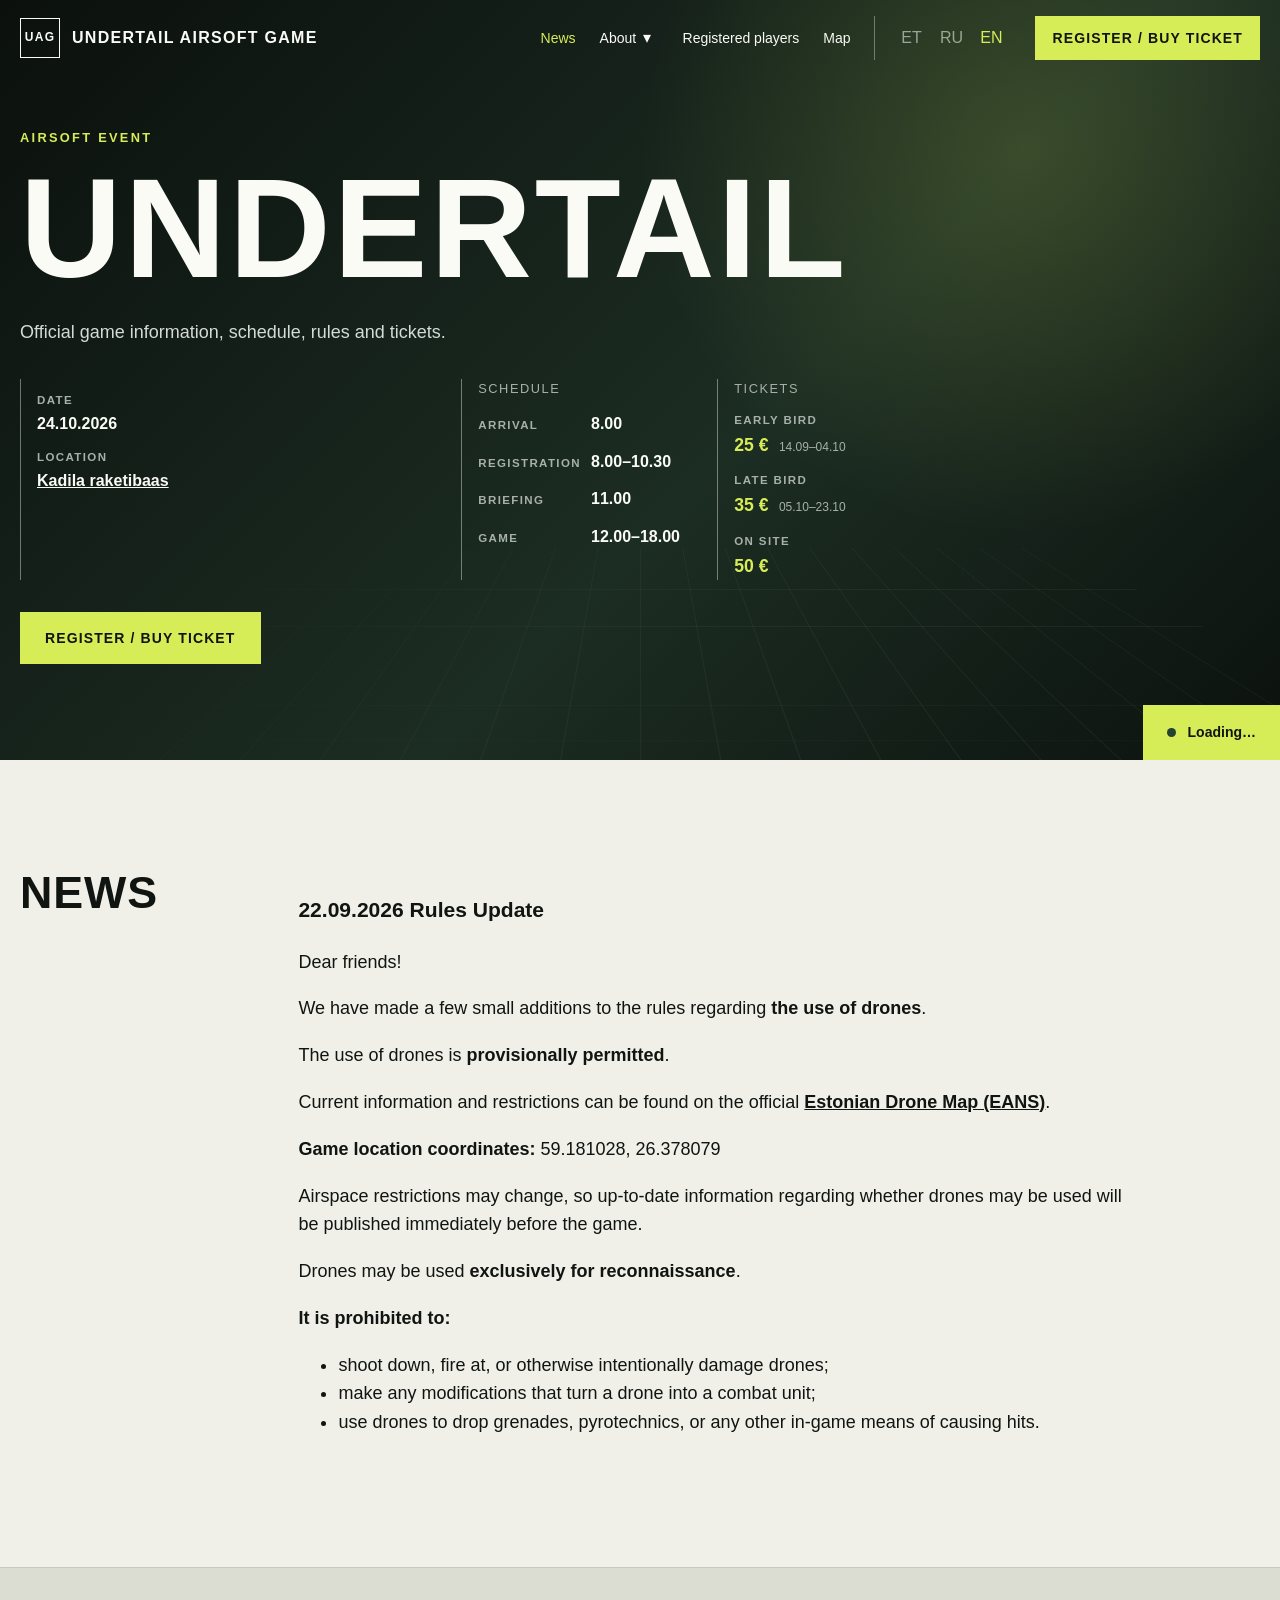
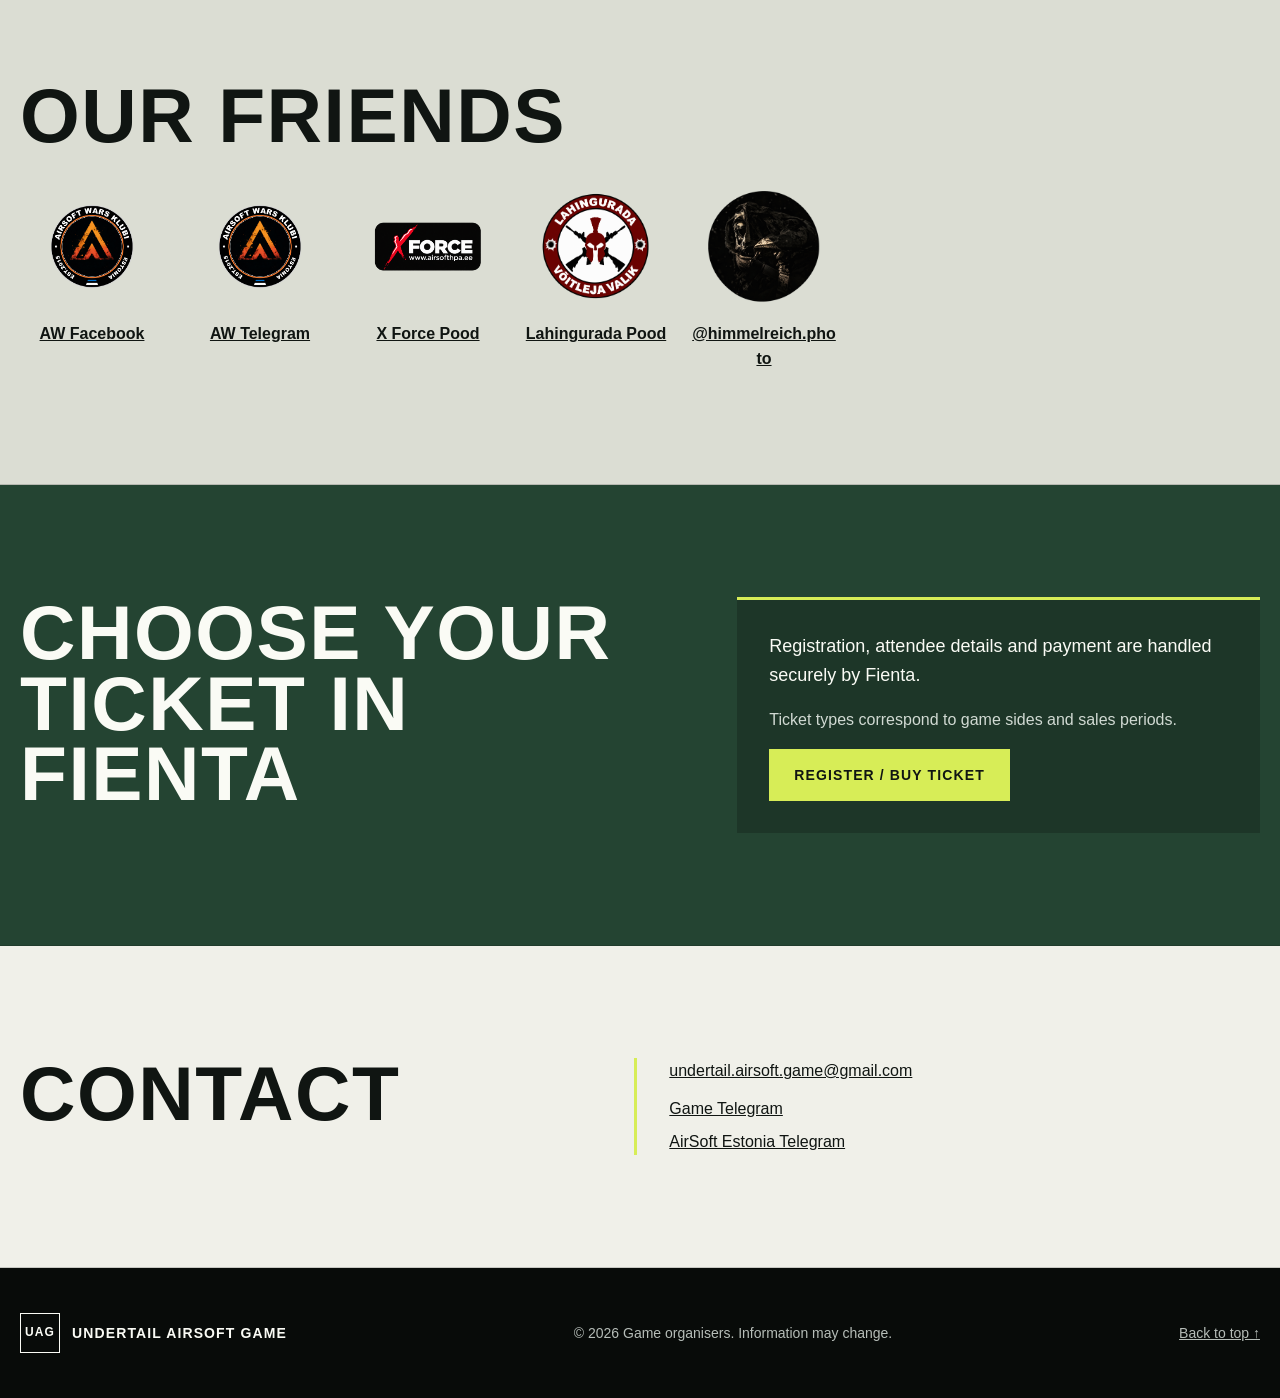
==== commit 7b12e68b: "Add files via upload" ====
--- a/GamePage2/index.html
+++ b/GamePage2/index.html
@@ -8,7 +8,7 @@
     <meta property="og:description" content="Official information and registration for the game.">
     <meta property="og:type" content="website">
     <title>Undertale - Airsoft Game</title>
-    <link rel="stylesheet" href="assets/css/main.css?v=0.2.13">
+    <link rel="stylesheet" href="assets/css/main.css?v=0.5.2">
     <script>
       window.fientaAvailabilityState = {
         received: false,
@@ -28,7 +28,7 @@
       };
     </script>
     <script defer src="https://fienta.com/embed.js"></script>
-    <script type="module" src="assets/js/app.js?v=0.2.12"></script>
+    <script type="module" src="assets/js/app.js?v=0.5.2"></script>
   </head>
   <body>
     <a class="skip-link" href="#main">Skip to content</a>
@@ -47,16 +47,29 @@
       </button>
 
       <nav id="main-navigation" class="navigation" aria-label="Main navigation" data-navigation>
-        <a href="#news" data-news-navigation data-i18n="navNews">News</a>
-        <a href="#about" data-i18n="navAbout">About</a>
-        <a href="#information" data-i18n="navInformation">Information</a>
-        <a href="#rules" data-i18n="navRules">Rules</a>
+        <a href="#news" data-navigation-target="#news" data-news-navigation data-i18n="navNews">News</a>
+        <div class="navigation-dropdown" data-navigation-dropdown>
+          <div class="navigation-dropdown-trigger">
+            <a href="#about" data-navigation-target="#about" data-navigation-group="about" data-i18n="navAbout">About</a>
+            <button type="button" aria-expanded="false" data-navigation-dropdown-toggle>
+              <span aria-hidden="true">▾</span>
+              <span class="sr-only" data-i18n="aboutMenuToggle">Open the about menu</span>
+            </button>
+          </div>
+          <div class="navigation-dropdown-menu">
+            <a href="#information" data-navigation-target="#information" data-i18n="navInformation">Information</a>
+            <a href="#about" data-i18n="navAbout">About</a>
+            <a href="#rules" data-navigation-target="#rules" data-i18n="navRules">Rules</a>
+          </div>
+        </div>
+        <a href="#registered" data-navigation-target="#registered" data-registered-navigation data-i18n="navRegistered">Registered players</a>
+        <a href="#map" data-navigation-target="#map" data-map-navigation data-i18n="navMap">Map</a>
         <div class="language-switcher" aria-label="Language">
           <button type="button" data-language="et">ET</button>
           <button type="button" data-language="ru">RU</button>
           <button type="button" data-language="en">EN</button>
         </div>
-        <a class="button button-small fienta-link" href="https://fienta.com/et/undertail" target="_blank" rel="noopener noreferrer" data-fienta-link data-i18n="buyTicket">Register / Buy Ticket</a>
+        <a class="button button-small fienta-link" href="https://fienta.com/et/undertail" target="_blank" rel="noopener noreferrer" data-fienta-link data-i18n="buyTicket">Register / Buy Ticket</a>
       </nav>
     </header>
 
@@ -127,13 +140,20 @@
               </dd>
             </div>
           </dl>
-          <a class="button fienta-link" href="https://fienta.com/et/undertail" target="_blank" rel="noopener noreferrer" data-fienta-link data-i18n="buyTicket">Register / buy ticket</a>
+          <a class="button fienta-link" href="https://fienta.com/et/undertail" target="_blank" rel="noopener noreferrer" data-fienta-link data-i18n="buyTicket">Register / buy ticket</a>
         </div>
         <div class="hero-status">
           <span class="status-dot" aria-hidden="true"></span>
           <span data-ticket-status data-i18n="ticketStatusLoading" aria-busy="true">Loading…</span>
         </div>
       </section>
+
+      <div class="mobile-content-switch shell" data-mobile-content-switch aria-label="Content">
+        <button type="button" data-content-mode="news" data-i18n="navNews">News</button>
+        <button type="button" data-content-mode="details" data-i18n="navAbout">About</button>
+        <button type="button" data-content-mode="registered" data-i18n="navRegistered">Registered players</button>
+        <button type="button" data-content-mode="map" data-i18n="navMap">Map</button>
+      </div>
 
       <section class="section news-section" id="news" data-content-mode-panel="news" hidden>
         <div class="shell split-layout news-layout">
@@ -161,6 +181,38 @@
             </ul>
             <!-- LOCAL_NEWS_ET_END -->
           </div>
+        </div>
+      </section>
+
+      <section class="section registered-section" id="registered" data-content-mode-panel="registered" hidden>
+        <div class="shell registered-layout">
+          <div>
+            <h2 data-i18n="registeredTitle">Registered players</h2>
+            <div class="side-balance" data-side-balance hidden>
+              <h3 data-i18n="sideBalanceTitle">Side balance</h3>
+              <div class="side-balance-chart" data-side-balance-chart role="img"></div>
+              <div class="side-balance-legend" data-side-balance-legend></div>
+            </div>
+          </div>
+          <div class="registered-list">
+            <p class="registration-refresh-notice">
+              <strong data-i18n="registeredRefreshQuestion">Can't find yourself on the list?</strong>
+              <span data-i18n="registeredRefreshText">The registration list is updated once an hour. Please wait a little and check again.</span>
+            </p>
+            <div data-registered-content aria-live="polite">
+              <p class="empty-state" data-i18n="registeredColumnsPending">The public list will appear after its columns are approved.</p>
+            </div>
+          </div>
+        </div>
+      </section>
+
+      <section class="section map-section" id="map" data-content-mode-panel="map" hidden>
+        <div class="shell map-layout">
+          <h2 data-i18n="mapTitle">Map</h2>
+          <button class="map-preview" type="button" data-map-open>
+            <img src="Pics/Map/Kadila_aerial_preview.png" alt="" data-map-image>
+            <span class="sr-only" data-i18n="mapOpen">Open the large map</span>
+          </button>
         </div>
       </section>
 
@@ -408,13 +460,20 @@
         </div>
       </section>
 
-      <section class="section registration-section" id="registration">
+      <section class="section friends-section" id="friends">
+        <div class="shell">
+          <h2 data-i18n="friendsTitle">Our friends</h2>
+          <div class="friends-list" data-friends-list></div>
+        </div>
+      </section>
+
+      <section class="section registration-section" id="registration">
         <div class="shell registration-layout">
           <div><h2 data-i18n="registrationTitle">Choose your ticket in Fienta</h2></div>
           <div class="registration-card">
             <p data-i18n="registrationText">Registration, attendee details and payment are handled securely by Fienta.</p>
             <p class="registration-note" data-i18n="registrationNote">Ticket types can represent different game sides and sales periods.</p>
-            <a class="button fienta-link" href="https://fienta.com/et/undertail" target="_blank" rel="noopener noreferrer" data-fienta-link data-i18n="buyTicket">Register / buy ticket</a>
+            <a class="button fienta-link" href="https://fienta.com/et/undertail" target="_blank" rel="noopener noreferrer" data-fienta-link data-i18n="buyTicket">Register / buy ticket</a>
             <p class="configuration-warning" data-fienta-warning data-i18n="fientaNotConfigured">Add the real Fienta event URL in config.js before publishing.</p>
             <noscript><p>JavaScript is disabled. Open the event directly on Fienta after the organiser configures the event link.</p></noscript>
           </div>
@@ -424,7 +483,13 @@
       <section class="section" id="contacts">
         <div class="shell split-layout">
           <div><h2 data-i18n="contactsTitle">Contact</h2></div>
-          <div class="contact-card"><a data-contact-email hidden></a></div>
+          <div class="contact-card">
+            <a data-contact-email hidden></a>
+            <div class="contact-links">
+              <a href="https://t.me/c/2189111370/4295" target="_blank" rel="noopener noreferrer" data-i18n="gameTelegram">Game Telegram</a>
+              <a href="https://t.me/AirSoftEstonia/34073" target="_blank" rel="noopener noreferrer" data-i18n="airsoftEstoniaTelegram">AirSoft Estonia Telegram</a>
+            </div>
+          </div>
         </div>
       </section>
     </main>
@@ -438,6 +503,21 @@
     </footer>
 
     <a href="https://fienta.com/et/undertail" hidden tabindex="-1" aria-hidden="true" data-fienta-status-source></a>
+
+    <dialog class="map-lightbox" data-map-dialog aria-labelledby="map-dialog-title">
+      <div class="map-lightbox-header">
+        <h2 id="map-dialog-title" data-i18n="mapTitle">Map</h2>
+        <div class="map-lightbox-controls">
+          <button type="button" data-map-zoom-out aria-label="Zoom out" data-i18n-aria-label="mapZoomOut">−</button>
+          <button type="button" data-map-zoom-reset aria-label="Reset zoom" data-i18n-aria-label="mapZoomReset">1:1</button>
+          <button type="button" data-map-zoom-in aria-label="Zoom in" data-i18n-aria-label="mapZoomIn">+</button>
+          <button type="button" data-map-close data-i18n="mapClose">Close</button>
+        </div>
+      </div>
+      <div class="map-lightbox-viewport">
+        <img src="Pics/Map/Kadila_aerial_preview.png" alt="" data-map-dialog-image>
+      </div>
+    </dialog>
   </body>
 </html>
 
--- a/GamePage2/assets/css/main.css
+++ b/GamePage2/assets/css/main.css
@@ -7,8 +7,10 @@
   --signal: #d7ed57;
   --muted: #69716c;
   --white: #fafbf5;
-  --line: rgba(16, 21, 18, 0.18);
-  --content-width: 90rem;
+  --line: rgba(16, 21, 18, 0.18);
+  --content-width: 90rem;
+  --side-1: #315f75;
+  --side-2: #7a3f62;
 }
 
 * {
@@ -121,13 +123,55 @@
   gap: 1.5rem;
 }
 
-.navigation > a:not(.button) {
+.navigation a:not(.button) {
   font-size: 0.875rem;
   text-decoration: none;
 }
 
-.navigation > a.active:not(.button) {
+.navigation a[aria-current="page"]:not(.button),
+.navigation-dropdown.active > .navigation-dropdown-trigger > a {
   color: var(--signal);
+}
+
+.navigation-dropdown {
+  position: relative;
+}
+
+.navigation-dropdown-trigger {
+  display: flex;
+  align-items: center;
+}
+
+.navigation-dropdown-trigger button {
+  padding: 0.35rem 0.45rem;
+  border: 0;
+  background: transparent;
+  color: inherit;
+  cursor: pointer;
+}
+
+.navigation-dropdown-menu {
+  position: absolute;
+  top: calc(100% + 0.75rem);
+  left: 0;
+  min-width: 11rem;
+  display: none;
+  padding: 0.5rem;
+  background: rgba(16, 21, 18, 0.98);
+  box-shadow: 0 1rem 2rem rgba(0, 0, 0, 0.25);
+}
+
+.navigation-dropdown.open .navigation-dropdown-menu {
+  display: grid;
+}
+
+.navigation-dropdown-menu a {
+  padding: 0.55rem 0.75rem;
+  color: var(--white);
+}
+
+.mobile-content-switch {
+  display: none;
 }
 
 .language-switcher {
@@ -434,6 +478,147 @@
   font-size: clamp(2.5rem, 3.5vw, 3.25rem);
   overflow-wrap: anywhere;
 }
+
+.registered-layout {
+  display: grid;
+  grid-template-columns: minmax(12rem, 15rem) minmax(0, 1fr);
+  gap: clamp(1.5rem, 3vw, 2.5rem);
+}
+
+.registered-layout > * {
+  min-width: 0;
+}
+
+.registered-layout h2 {
+  max-width: 100%;
+  font-size: clamp(2.5rem, 3.5vw, 3.25rem);
+}
+
+.registration-refresh-notice {
+  margin: 0 0 1.25rem;
+  padding: 1rem 1.125rem;
+  border-left: 3px solid var(--forest);
+  background: var(--paper-dark);
+}
+
+.registration-refresh-notice strong {
+  display: block;
+  margin-bottom: 0.25rem;
+}
+
+.registered-table-wrapper {
+  max-width: 100%;
+  overflow-x: auto;
+}
+
+.registered-table {
+  width: 100%;
+  min-width: 46rem;
+  border-collapse: collapse;
+  background: var(--white);
+}
+
+.registered-table th,
+.registered-table td {
+  padding: 0.75rem 1rem;
+  border: 1px solid var(--line);
+  text-align: left;
+  vertical-align: top;
+}
+
+.registered-table th {
+  background: var(--paper-dark);
+  font-size: 0.8rem;
+  letter-spacing: 0.08em;
+  text-transform: uppercase;
+  white-space: normal;
+  line-height: 1.2;
+}
+
+.registered-table [data-column-key="Player Number"],
+.registered-table [data-column-key="Permanent Registration Number"] {
+  width: 7rem;
+  text-align: center;
+}
+
+.registered-table [data-column-key="Payment Status"] {
+  width: 8rem;
+}
+
+.registration-badge {
+  display: inline-block;
+  padding: 0.2rem 0.55rem;
+  border-radius: 999px;
+  font-size: 0.85rem;
+  font-weight: 700;
+  line-height: 1.35;
+}
+
+.payment-paid {
+  background: #d9ead7;
+  color: #24562c;
+}
+
+.payment-unpaid {
+  background: #ddd39a;
+  color: #514817;
+}
+
+.side-1 {
+  background: var(--side-1);
+  color: var(--white);
+}
+
+.side-2 {
+  background: var(--side-2);
+  color: var(--white);
+}
+
+.side-balance {
+  margin-top: 2rem;
+}
+
+.side-balance h3 {
+  margin: 0 0 0.75rem;
+  font-size: 0.85rem;
+  letter-spacing: 0.08em;
+  text-transform: uppercase;
+}
+
+.side-balance-chart {
+  --side-1-percent: 50%;
+  width: 8.5rem;
+  aspect-ratio: 1;
+  border-radius: 50%;
+  background: conic-gradient(
+    var(--side-1) 0 var(--side-1-percent),
+    var(--side-2) var(--side-1-percent) 100%
+  );
+}
+
+.side-balance-chart.empty {
+  background: var(--paper-dark);
+  border: 1px solid var(--line);
+}
+
+.side-balance-legend {
+  margin-top: 0.75rem;
+}
+
+.side-balance-legend p {
+  display: flex;
+  align-items: center;
+  gap: 0.5rem;
+  margin: 0.3rem 0;
+  font-size: 0.9rem;
+}
+
+.side-marker {
+  width: 0.8rem;
+  height: 0.8rem;
+  flex: 0 0 auto;
+  border-radius: 50%;
+}
 
 .about-layout > * {
   min-width: 0;
@@ -450,6 +635,117 @@
   max-width: 52rem;
   overflow-wrap: anywhere;
   font-size: 1.125rem;
+}
+
+.prose img {
+  max-width: 100%;
+  height: auto;
+  display: block;
+  margin-block: 1.5rem;
+}
+
+.map-layout {
+  display: grid;
+  gap: 2rem;
+}
+
+.map-preview {
+  width: 100%;
+  padding: 0;
+  border: 0;
+  background: transparent;
+  cursor: zoom-in;
+}
+
+.map-preview img {
+  width: 100%;
+  height: auto;
+  display: block;
+}
+
+.map-lightbox {
+  width: min(96vw, 100rem);
+  height: min(94vh, 70rem);
+  padding: 0;
+  border: 0;
+  background: var(--ink);
+  color: var(--white);
+}
+
+.map-lightbox::backdrop {
+  background: rgba(0, 0, 0, 0.85);
+}
+
+.map-lightbox-header {
+  display: flex;
+  align-items: center;
+  justify-content: space-between;
+  gap: 1rem;
+  padding: 1rem;
+}
+
+.map-lightbox-header h2 {
+  font-size: 2rem;
+}
+
+.map-lightbox-controls {
+  display: flex;
+  flex-wrap: wrap;
+  justify-content: flex-end;
+  gap: 0.5rem;
+}
+
+.map-lightbox-controls button {
+  min-width: 2.75rem;
+  min-height: 2.75rem;
+  border: 1px solid rgba(255, 255, 255, 0.4);
+  background: transparent;
+  color: var(--white);
+  cursor: pointer;
+}
+
+.map-lightbox-viewport {
+  height: calc(100% - 5rem);
+  overflow: auto;
+  overscroll-behavior: contain;
+  touch-action: pan-x pan-y pinch-zoom;
+}
+
+.map-lightbox-viewport img {
+  width: 100%;
+  max-width: none;
+  height: auto;
+  display: block;
+}
+
+.friends-section {
+  background: var(--paper-dark);
+}
+
+.friends-list {
+  display: flex;
+  flex-wrap: wrap;
+  align-items: flex-start;
+  gap: 1.5rem;
+  margin-top: 2.5rem;
+}
+
+.friend-item {
+  width: 9rem;
+  display: grid;
+  gap: 0.65rem;
+  text-align: center;
+}
+
+.friend-item img {
+  width: 7rem;
+  height: 7rem;
+  object-fit: contain;
+}
+
+.friend-item a {
+  overflow-wrap: anywhere;
+  font-weight: 700;
 }
 
 .remote-content-message {
@@ -612,7 +908,7 @@
   font-size: 0.875rem;
 }
 
-.contact-card {
+.contact-card {
   padding-left: 2rem;
   border-left: 3px solid var(--signal);
 }
@@ -639,6 +935,16 @@
   color: var(--white);
 }
 
+.contact-links {
+  display: grid;
+  gap: 0.5rem;
+  margin-top: 0.75rem;
+}
+
+.contact-links a {
+  width: fit-content;
+}
+
 @media (max-width: 68.75rem) {
   .about-layout,
   .rules-layout {
@@ -655,11 +961,16 @@
     min-height: 4.125rem;
   }
 
+  body.menu-open .site-header {
+    background: var(--ink);
+    backdrop-filter: none;
+  }
+
   .menu-toggle {
     display: block;
   }
 
-  .navigation {
+  .navigation {
     position: fixed;
     inset: 4.125rem 0 0;
     display: none;
@@ -669,23 +980,69 @@
     background: var(--ink);
   }
 
-  .navigation.open {
-    display: flex;
-  }
-
-  .navigation > a:not(.button) {
-    padding-block: 0.375rem;
-    font-size: 1.25rem;
-  }
+  .navigation.open {
+    display: flex;
+  }
+
+  .navigation-dropdown {
+    display: contents;
+  }
+
+  .navigation-dropdown-trigger {
+    display: none;
+  }
+
+  .navigation-dropdown-menu {
+    display: contents;
+  }
+
+  .mobile-content-switch {
+    display: grid;
+    grid-template-columns: repeat(4, minmax(0, 1fr));
+    gap: 0.5rem;
+    padding-block: 1.25rem;
+    border-radius: 0.75rem;
+    overflow: hidden;
+  }
+
+  .mobile-content-switch button {
+    min-width: 0;
+    padding: 0.75rem 0.5rem;
+    border: 1px solid var(--line);
+    border-radius: 0.5rem;
+    background: transparent;
+    color: var(--ink);
+    cursor: pointer;
+    font-size: 0.8rem;
+    font-weight: 700;
+    overflow-wrap: anywhere;
+  }
+
+  .mobile-content-switch button[aria-pressed="true"] {
+    border-color: var(--forest);
+    background: var(--forest);
+    color: var(--signal);
+  }
+
+  .navigation > a:not(.button),
+  .navigation-dropdown-menu a {
+    padding-block: 0.375rem;
+    font-size: 1.25rem;
+  }
+
+  .navigation-dropdown-menu a {
+    padding-inline: 0;
+  }
 
   .language-switcher {
     padding: 0.75rem 0;
     border-left: 0;
   }
 
-  .split-layout,
-  .rules-layout,
-  .registration-layout {
+  .split-layout,
+  .rules-layout,
+  .registration-layout,
+  .registered-layout {
     grid-template-columns: 1fr;
   }
 
@@ -697,9 +1054,39 @@
     display: none;
   }
 
-  .hero-facts {
-    grid-template-columns: repeat(2, minmax(0, 1fr));
-  }
+  .hero-facts {
+    grid-template-columns: repeat(2, minmax(0, 1fr));
+  }
+
+  .news-layout h2,
+  .registered-layout h2,
+  .about-layout h2,
+  .rules-layout aside h2 {
+    font-size: clamp(2.75rem, 6vw, 5rem);
+  }
+
+  .registered-table {
+    min-width: 38rem;
+  }
+
+  .registered-table th,
+  .registered-table td {
+    padding: 0.65rem 0.55rem;
+  }
+
+  .registered-table [data-column-key="Player Number"],
+  .registered-table [data-column-key="Permanent Registration Number"] {
+    width: 5.5rem;
+  }
+
+  .registered-table [data-column-key="Payment Status"] {
+    width: 6.5rem;
+  }
+
+  .registration-badge {
+    padding-inline: 0.45rem;
+    white-space: nowrap;
+  }
 
   .section {
     padding-block: 5rem;
@@ -725,11 +1112,60 @@
     overflow-wrap: anywhere;
   }
 
-  .hero-status {
+  .hero-status {
     right: auto;
     left: 0;
     max-width: 100%;
-  }
+  }
+
+  .side-balance {
+    display: grid;
+    grid-template-columns: auto 1fr;
+    align-items: center;
+    gap: 0.5rem 1rem;
+  }
+
+  .side-balance h3 {
+    grid-column: 1 / -1;
+  }
+
+  .side-balance-chart {
+    width: 6.5rem;
+  }
+
+  .mobile-content-switch {
+    width: 100%;
+    padding-inline: 0.9375rem;
+  }
+
+  .map-lightbox {
+    width: 100vw;
+    height: 100dvh;
+    max-width: none;
+    max-height: none;
+  }
+
+  .map-lightbox-header {
+    align-items: flex-start;
+    flex-direction: column;
+  }
+
+  .map-lightbox-header h2 {
+    font-size: 1.5rem;
+  }
+
+  .map-lightbox-controls {
+    width: 100%;
+    justify-content: flex-start;
+  }
+
+  .map-lightbox-viewport {
+    height: calc(100% - 8.5rem);
+  }
+
+  .friend-item {
+    width: 8rem;
+  }
 
   .information-grid {
     grid-template-columns: 1fr;
